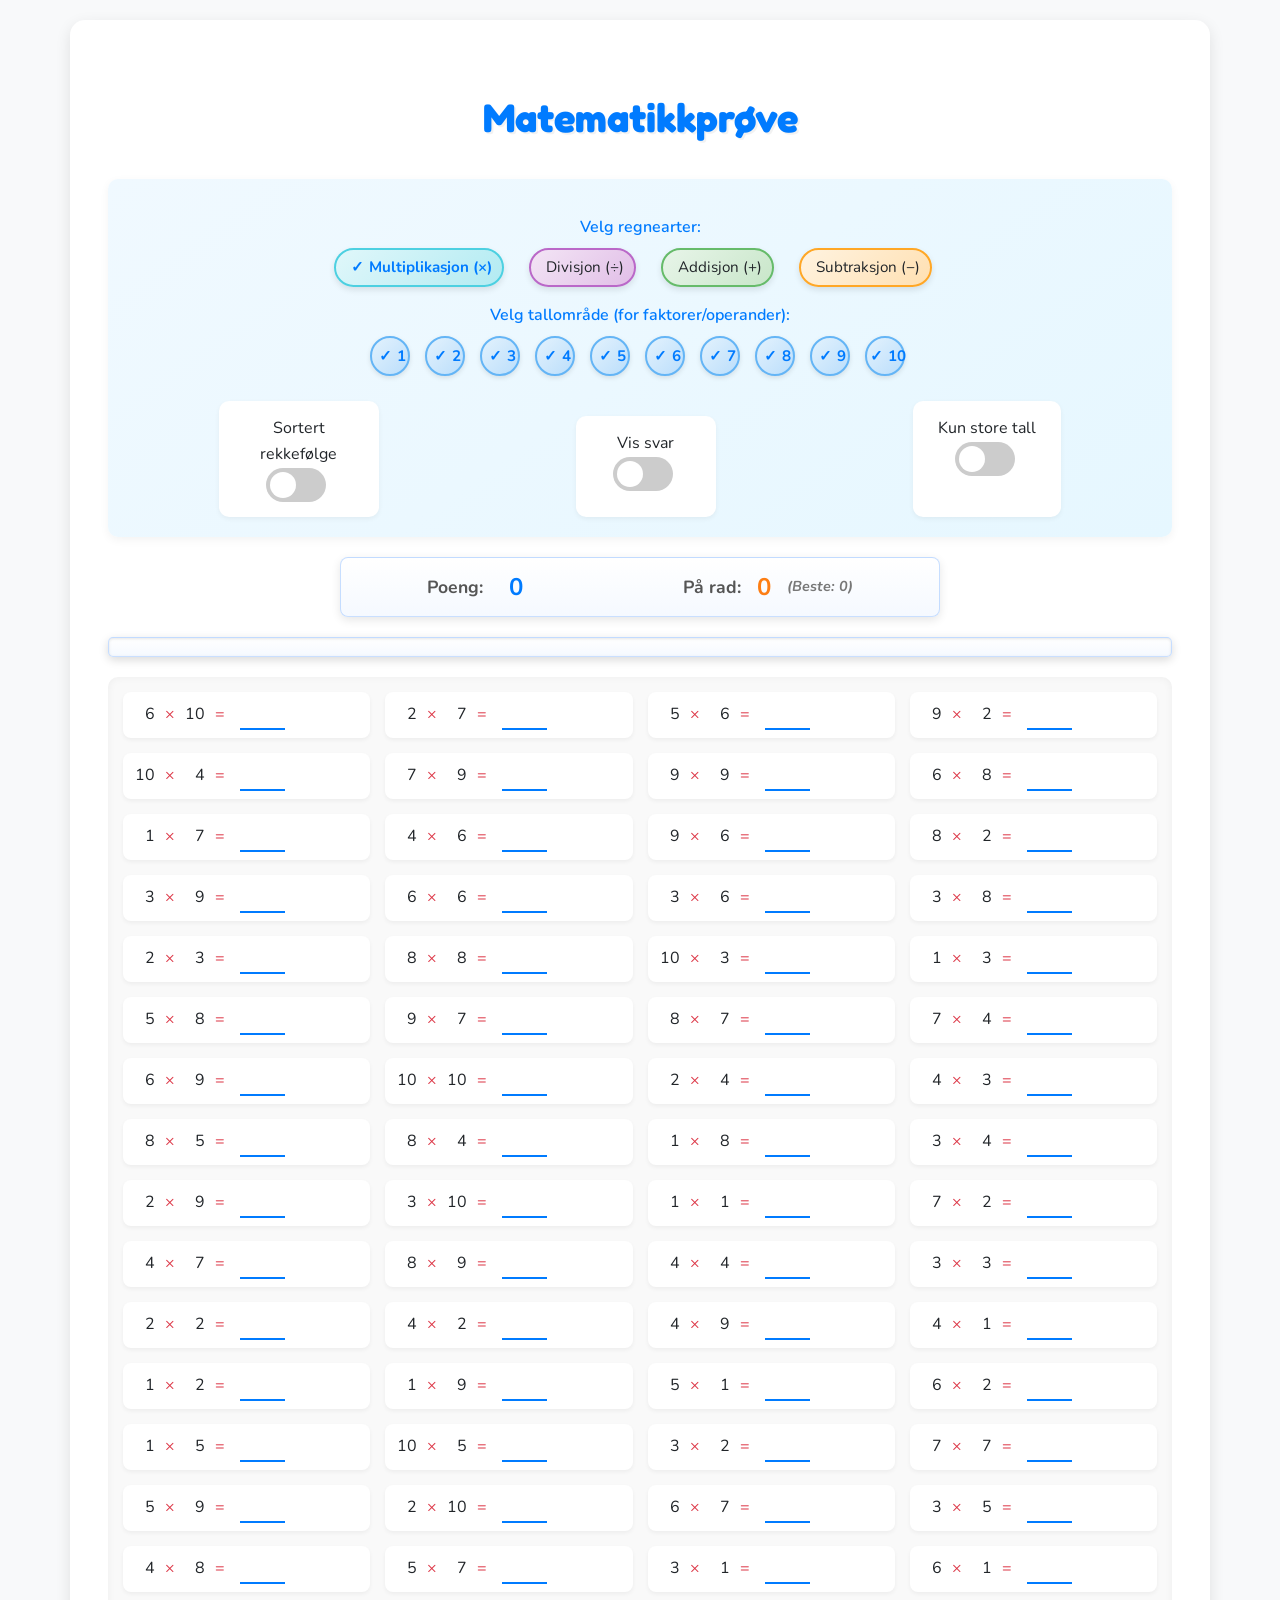
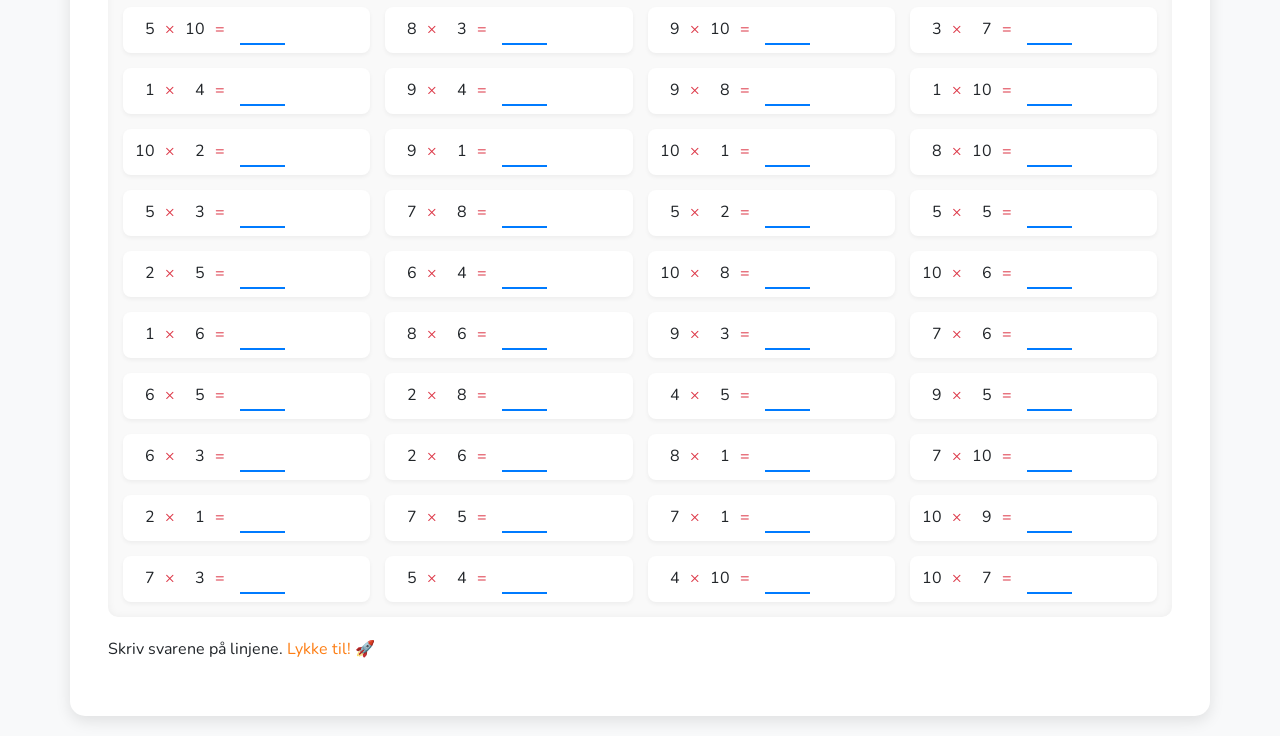
==== index.html @ 8917bb55 "added button to try same number serie once more. Merged the retry wrong answers and retry slow answe" ====
<!DOCTYPE html>
<html lang="no">
<head>
    <meta charset="UTF-8">
    <meta name="viewport" content="width=device-width, initial-scale=1.0">
    <title>Matematikkprøve</title>
    <!-- Google Fonts for kid-friendly typography -->
    <link rel="preconnect" href="https://fonts.googleapis.com">
    <link rel="preconnect" href="https://fonts.gstatic.com" crossorigin>
    <link href="https://fonts.googleapis.com/css2?family=Nunito:wght@400;600;700&family=Fredoka+One&display=swap" rel="stylesheet">
    <style>
        /* ============= VARIABLES ============= */
        :root {
            /* Colors - Colorblind-Friendly & Engaging Palette */
            --primary-color: #007BFF;      /* Vibrant Blue */
            --secondary-color: #FD7E14;    /* Bright Orange */
            --accent-color: #DC3545;       /* Red (for incorrect) */
            --accent-color-2: #FFC107;     /* Amber (for focus/highlight) */
            --background-color: #F8F9FA;   /* Light Gray */
            --card-color: #FFFFFF;         /* White */
            --text-color: #212529;         /* Dark Gray */
            --correct-color: #198754;      /* Dark Green (for correct) */
            --incorrect-color: #DC3545;    /* Red (already defined as accent) */

            /* Spacing */
            --spacing-xs: 5px;
            --spacing-sm: 10px;
            --spacing-md: 15px;
            --spacing-lg: 20px;

            /* Border radius */
            --radius-sm: 5px;
            --radius-md: 10px;
            --radius-lg: 15px;
            --radius-xl: 25px;
            --radius-round: 50%;
        }

        /* ============= BASE STYLES ============= */
        /* Global Reset */
        *, *:before, *:after {
            box-sizing: inherit;
        }

        html, body {
            width: 100%;
            max-width: 100vw;
        }

        body {
            font-family: 'Nunito', sans-serif;
            margin: 0;
            padding: var(--spacing-sm);
            background-color: var(--background-color);
            color: var(--text-color);
            line-height: 1.6;
            box-sizing: border-box;
        }

        /* ============= TYPOGRAPHY ============= */
        h1 {
            font-family: 'Fredoka One', cursive;
            text-align: center;
            margin-bottom: var(--spacing-md);
            font-size: 1.8rem;
            color: var(--primary-color);
            text-shadow: 2px 2px 0px rgba(0, 0, 0, 0.05);
        }

        /* ============= LAYOUT ============= */
        .container {
            width: 100%;
            max-width: 100%;
            min-height: auto;
            height: auto;
            margin: 0 auto;
            padding: var(--spacing-md);
            position: relative;
            background-color: var(--card-color);
            border-radius: var(--radius-lg);
            box-shadow: 0 5px 15px rgba(0, 0, 0, 0.1);
        }

        /* Controls Panel */
        .controls {
            margin: var(--spacing-sm) 0 var(--spacing-lg) 0;
            text-align: center;
            background: linear-gradient(145deg, #f0f9ff, #e6f7ff);
            padding: var(--spacing-md) var(--spacing-sm);
            border-radius: var(--radius-md);
            box-shadow: 0 3px 10px rgba(0, 0, 0, 0.05);
            width: 100%;
            max-width: 100%;
            box-sizing: border-box;
            overflow: hidden;
        }

        /* Problems Grid */
        .problems-list {
            display: grid;
            grid-template-columns: repeat(2, 1fr);
            gap: var(--spacing-xs) var(--spacing-sm);
            padding: var(--spacing-sm);
            background-color: #f9f9f9;
            border-radius: var(--radius-md);
            box-shadow: inset 0 0 8px rgba(0, 0, 0, 0.05);
            height: auto;
            width: 100%;
            max-width: 100%;
            box-sizing: border-box;
        }


        /* ============= EQUATION COMPONENTS ============= */
        /* Number and operator formatting */
        .number-part {
            display: inline-block;
            width: 2ch;
            text-align: right;
            min-width: 1.5ch;
        }

        .operator {
            display: inline-block;
            width: 3ch;
            text-align: center;
            color: var(--accent-color);
            min-width: 1.5ch;
        }


        /* ============= CONTROLS COMPONENTS ============= */
        /* Operation and Number Selection */
        .operation-selection > div,
        .number-selection > div {
            display: flex;
            flex-wrap: wrap;
            justify-content: center;
            gap: var(--spacing-sm);
            margin: 0 auto;
        }

        .operation-selection label,
        .number-selection label {
            background: white;
            border-radius: var(--radius-xl);
            padding: 8px 15px;
            box-shadow: 0 3px 6px rgba(0, 0, 0, 0.1);
            transition: all 0.2s ease;
            border: 2px solid transparent;
        }

        /* Operation button gradients */
        .operation-selection label:nth-child(1) {
            background: linear-gradient(135deg, #e0f7fa, #b2ebf2);
            border-color: #4dd0e1;
        }

        .operation-selection label:nth-child(2) {
            background: linear-gradient(135deg, #f3e5f5, #e1bee7);
            border-color: #ba68c8;
        }

        .operation-selection label:nth-child(3) {
            background: linear-gradient(135deg, #e8f5e9, #c8e6c9);
            border-color: #66bb6a;
        }

        .operation-selection label:nth-child(4) {
            background: linear-gradient(135deg, #fff3e0, #ffe0b2);
            border-color: #ffa726;
        }

        /* Number buttons */
        .number-selection label {
            background: linear-gradient(135deg, #e3f2fd, #bbdefb);
            border-color: #64b5f6;
        }

        /* Disabled state for number buttons */
        .number-selection input[type="checkbox"]:disabled + span {
            color: #555; /* Darker gray for better contrast */
        }

        /* Using :has() for modern browsers */
        .number-selection label:has(input:disabled) {
            background: #ccc;
            border-color: #999;
            cursor: not-allowed;
        }

        /* Alternative for browsers that don't support :has() */
        .number-selection input[type="checkbox"]:disabled ~ span {
            color: #555; /* Darker gray for better contrast */
        }

        /* JavaScript will add this class to labels with disabled inputs */
        .number-selection label.disabled {
            background: #ccc;
            border-color: #999;
            cursor: not-allowed;
        }

        /* Grayscale for all number spans */
        .number-selection span {
            color: #333; /* Dark gray for all numbers */
        }

        /* Hover effects */
        .operation-selection label:hover,
        .number-selection label:hover {
            transform: translateY(-3px);
            box-shadow: 0 5px 10px rgba(0, 0, 0, 0.15);
        }

        /* Checked state */
        .operation-selection input[type="checkbox"]:checked + span::before,
        .number-selection input[type="checkbox"]:checked + span::before {
            content: "✓";
            margin-right: 5px;
            font-weight: bold;
            color: var(--primary-color);
        }

        .controls label {
            margin-right: 15px;
            font-size: 12pt;
            cursor: pointer;
        }

        /* ============= TOGGLE SWITCHES ============= */
        .toggles-container {
            display: flex;
            justify-content: center;
            flex-wrap: wrap;
            gap: var(--spacing-sm);
            margin-top: var(--spacing-md);
        }

        .toggle-container {
            display: flex;
            flex-direction: column;
            align-items: center;
            background-color: white;
            padding: var(--spacing-sm);
            border-radius: var(--radius-md);
            box-shadow: 0 2px 5px rgba(0, 0, 0, 0.05);
            min-width: 120px;
            width: 100%;
            max-width: 160px;
            transition: transform 0.2s;
        }

        .toggle-container:hover {
            transform: translateY(-3px);
        }

        .toggle-switch {
            position: relative;
            display: inline-block;
            width: 60px;
            height: 34px;
            margin: 0 var(--spacing-sm);
        }

        .toggle-switch input {
            opacity: 0;
            width: 0;
            height: 0;
        }

        .slider {
            position: absolute;
            cursor: pointer;
            top: 0;
            left: 0;
            right: 0;
            bottom: 0;
            background-color: #ccc;
            transition: .4s;
            border-radius: 34px;
        }

        .slider:before {
            position: absolute;
            content: "";
            height: 26px;
            width: 26px;
            left: 4px;
            bottom: 4px;
            background-color: white;
            transition: .4s;
            border-radius: var(--radius-round);
        }

        /* Toggle colors */
        input:checked + .slider {
            background-color: var(--primary-color);
        }

        .show-answers input:checked + .slider {
            background-color: var(--accent-color);
        }

        input:checked + .slider:before {
            transform: translateX(26px);
        }

        .toggle-label {
            margin: 0 var(--spacing-sm);
            text-align: center;
            color: var(--text-color);
        }

        .toggle-label.active {
            color: var(--primary-color);
        }

        /* ============= MEDIA QUERIES ============= */
        /* Small screens (mobile) */
        @media (max-width: 400px) {
            .number-part, .operator {
                margin-right: 1px;
                margin-left: 1px;
            }
        }

        @media (max-width: 576px) {
            .operation-selection label {
                font-size: 0.9em;
                padding: 6px 10px;
                margin-bottom: 5px;
                width: calc(50% - 15px);
            }

            .number-selection label {
                font-size: 0.9em;
                padding: 6px 8px;
                margin: 2px;
                min-width: 30px;
            }
        }

        /* Small tablets */
        @media (min-width: 576px) {
            h1 {
                font-size: 2.2rem;
                margin-bottom: var(--spacing-lg);
            }

            .problems-list {
                grid-template-columns: repeat(2, 1fr);
            }

            .toggles-container {
                gap: 15px;
                margin-top: var(--spacing-lg);
                justify-content: space-around;
            }

            .toggle-container {
                padding: var(--spacing-md);
                min-width: 140px;
                width: auto;
            }
        }

        /* Medium devices (tablets) */
        @media (min-width: 768px) {
            body {
                padding: var(--spacing-lg);
            }

            h1 {
                font-size: 2.5rem;
                margin-bottom: 8mm;
            }

            .container {
                padding: var(--spacing-lg);
                max-width: 95%;
            }

            .problems-list {
                grid-template-columns: repeat(3, 1fr);
                padding: var(--spacing-md);
            }

            .controls {
                padding: var(--spacing-lg);
            }
        }

        /* Large devices (desktops) */
        @media (min-width: 992px) {
            .container {
                padding: 10mm;
                max-width: 90%;
            }

            .problems-list {
                grid-template-columns: repeat(4, 1fr);
            }
        }

        /* Extra large devices */
        @media (min-width: 1200px) {
            .container {
                max-width: 1140px;
            }
        }

        /* High-DPI Screen Adjustments */
        @media screen and (min-resolution: 2dppx), screen and (-webkit-min-device-pixel-ratio: 2) {
            body {
                -webkit-text-size-adjust: 100%;
            }

            .problems-list {
                gap: 15px;
            }


            .operation-selection label,
            .number-selection label,
            .toggle-switch {
                min-height: 44px;
                min-width: 44px;
            }
        }

        /* Keep text color unchanged for show-answers toggle */
        .show-answers .toggle-label {
            color: inherit;
        }

        .show-answers {
            margin-top: 15px;
        }

        /* Problem layout styles */
        .problems-list {
            display: grid;
            grid-template-columns: repeat(4, 1fr);
            gap: 15px;
            margin: 20px 0;
        }

        .problem-container {
            display: flex;
            align-items: center;
            flex-wrap: wrap;
            padding: 6px 8px;
            background-color: white;
            border-radius: 8px;
            box-shadow: 0 2px 4px rgba(0, 0, 0, 0.05);
            transition: transform 0.2s, box-shadow 0.2s;
        }

        /* Responsive problem containers */
        @media (min-width: 576px) {
            .problem-container {
                padding: 8px 10px;
            }
        }

        @media (min-width: 768px) {
            .problem-container {
                padding: 8px 12px;
            }
        }

        .problem-container:hover {
            transform: translateY(-2px);
            box-shadow: 0 4px 8px rgba(0, 0, 0, 0.1);
        }

        .problem-container label {
            margin-right: 8px;
            font-weight: 500;
        }

        .problem-container .feedback {
            margin-left: 8px;
            font-weight: bold;
        }

        /* Styles for answer inputs */
        .answer-input {
            width: 40px;
            height: 28px;
            font-size: 14pt;
            text-align: center;
            background-color: transparent;
            border: none;
            border-bottom: 2px solid var(--primary-color);
            padding: 2px 5px;
            /* Remove spinner buttons */
            appearance: textfield;
            -moz-appearance: textfield;
            transition: border-color 0.3s;
            margin-top: 2px; /* Add space when wrapping */
        }

        /* Responsive input field */
        @media (max-width: 400px) {
            .answer-input {
                width: 35px;
                height: 26px;
                font-size: 13pt;
            }
        }

        @media (min-width: 576px) {
            .answer-input {
                width: 45px;
            }
        }

        .answer-input:focus {
            outline: none;
            border-color: var(--accent-color-2); /* Amber focus */
            box-shadow: none;
        }

        /* Remove spinner buttons in WebKit browsers (Chrome, Safari, Edge) */
        .answer-input::-webkit-outer-spin-button,
        .answer-input::-webkit-inner-spin-button {
            -webkit-appearance: none;
            margin: 0;
        }

        .correct-answer {
            color: var(--correct-color);
            font-weight: bold;
            position: relative;
            border-color: var(--correct-color);
            background-color: rgba(25, 135, 84, 0.05); /* Light green background */
        }

        .correct-answer::before {
            content: "✓";
            margin-right: 3px;
        }

        .incorrect-answer {
            color: var(--incorrect-color);
            font-weight: bold;
            position: relative;
            border-color: var(--incorrect-color);
            background-color: rgba(220, 53, 69, 0.05); /* Light red background */
        }

        .incorrect-answer::before {
            content: "✗";
            margin-right: 3px;
        }

        .invalid-answer {
            color: orange;
            font-weight: bold;
            border-color: orange;
            background-color: transparent;
        }

        .feedback {
            display: inline-block;
            margin-left: 8px;
            font-size: 1.2em;
            font-weight: bold;
        }

        /* Style feedback colors specifically */
        .correct-answer + .feedback {
            color: var(--correct-color);
        }

        .incorrect-answer + .feedback {
             color: var(--incorrect-color);
        }

        .number-selection {
            margin: 15px 0;
            text-align: center;
        }

        .number-selection label {
            margin-right: 8px;
            font-size: 12pt;
            display: inline-block;
            width: 30px;
            text-align: center;
        }

        .number-selection input {
            margin-right: 3px;
        }

        .number-selection label {
            display: inline-flex;
            align-items: center;
            justify-content: center;
            width: 40px;
            height: 40px;
            font-size: 16px;
            font-weight: bold;
            border-radius: 50%;
            background-color: var(--accent-color-2);
            color: var(--text-color);
            cursor: pointer;
            transition: transform 0.2s, background-color 0.2s;
            box-shadow: 0 2px 5px rgba(0, 0, 0, 0.1);
            margin: 0 5px 5px 0;
        }

        .number-selection label:hover {
            transform: translateY(-3px);
            background-color: #FFE566;
        }

        .number-selection p,
        .operation-selection p {
            font-weight: 600;
            margin-bottom: 8px;
            color: var(--primary-color);
        }

        .number-selection div,
        .operation-selection div {
            display: flex;
            flex-wrap: wrap;
            gap: 10px;
            margin-bottom: 15px; /* Add some space below the selections */
        }

        .number-selection label,
        .operation-selection label {
            display: flex;
            align-items: center;
            background-color: #e9ecef;
            padding: 5px 10px;
            border-radius: 20px;
            cursor: pointer;
            transition: background-color 0.2s;
        }

        .number-selection label:hover,
        .operation-selection label:hover {
            background-color: #ced4da;
        }

        .number-selection input[type="checkbox"],
        .operation-selection input[type="checkbox"] {
            display: none; /* Hide default checkbox */
        }

        .number-selection input[type="checkbox"]:checked + span,
        .operation-selection input[type="checkbox"]:checked + span {
            font-weight: bold;
            color: var(--primary-color);
        }

        .number-selection span,
        .operation-selection span {
            margin-left: 5px;
            font-size: 0.95em;
        }

        /* Gamification Styles */
        .gamification-panel {
            display: flex; 
            background-color: rgba(255, 255, 255, 0.98);
            border-radius: 8px;
            padding: 10px 15px;
            margin: 10px auto;
            box-shadow: 0 3px 10px rgba(0, 0, 0, 0.1);
            width: 95%;
            max-width: 600px;
            display: flex;
            justify-content: space-around;
            align-items: center;
            font-weight: bold;
            border: 1px solid rgba(77, 150, 255, 0.3);
            background-image: linear-gradient(to bottom, #ffffff, #f5f9ff);
        }

        .points-container, .streak-container {
            display: flex;
            align-items: center;
            gap: 8px;
        }

        .points-label, .streak-label {
            font-size: 1.1rem;
            color: #555;
        }

        .points-value {
            font-size: 1.5rem;
            color: var(--primary-color);
            min-width: 50px;
            text-align: center;
        }

        .streak-value {
            font-size: 1.5rem;
            color: var(--secondary-color);
            min-width: 30px;
            text-align: center;
        }

        .highest-streak {
            font-size: 0.9rem;
            color: #777;
            font-style: italic;
        }

        @keyframes pulse {
            0% { transform: scale(1); }
            50% { transform: scale(1.2); }
            100% { transform: scale(1); }
        }

        .points-increase {
            animation: pulse 0.5s ease;
        }

        /* Progress Bar Styles */
        .progress-container {
            width: 100%;
            background-color: #e0e0e0;
            border-radius: 5px;
            margin: 20px auto;
            height: 20px;
            overflow: hidden;
            box-shadow: inset 0 1px 3px rgba(0,0,0,0.1), 0 2px 8px rgba(0,0,0,0.1);
            display: block;
            position: sticky;
            top: 0px;
            z-index: 100;
            padding: 5px;
            background-color: rgba(255, 255, 255, 0.98);
            backdrop-filter: blur(8px);
            -webkit-backdrop-filter: blur(8px);
            border: 1px solid rgba(77, 150, 255, 0.3);
            box-shadow: 0 3px 10px rgba(0, 0, 0, 0.15), inset 0 1px 3px rgba(0, 0, 0, 0.1);
            /* Add gradient background for better contrast */
            background-image: linear-gradient(to bottom, #ffffff, #f5f9ff);
        }

        .progress-bar {
            height: 100%;
            width: 0%; /* Start at 0% */
            background-color: var(--correct-color); /* Orange progress bar */
            border-radius: 5px;
            transition: width 0.4s ease;
        }

        /* Class specifically for elements that shouldn't print */
        @media print {
            .no-print {
                display: none !important;
            }
        }

        /* ============= PRINT STYLES ============= */
        @media print {
            /* Reset body styles for print */
            body {
                font-family: 'Nunito', sans-serif;
                background: white;
                margin: 0;
                padding: 0;
                font-size: 10pt; /* Smaller base font size for print */
            }

            /* Reset container styles for print */
            .container {
                width: 210mm; /* A4 width */
                height: auto; /* Auto height */
                max-height: 297mm; /* Maximum A4 height */
                margin: 0;
                padding: 5mm; /* Reduced padding */
                box-shadow: none;
                border-radius: 0;
                background-color: white;
            }

            /* Reset problems list styles for print */
            .problems-list {
                background-color: white;
                box-shadow: none;
                padding: 0;
                grid-gap: 3px 6px; /* Slightly reduced grid gap */
                grid-template-columns: repeat(4, 1fr); /* Keep 4 columns */
            }

            /* Set page size with small margins */
            @page {
                size: A4;
                margin: 3mm; /* Small margin */
            }

            /* Hide controls, gamification elements, and decorative elements */
            .controls, .math-symbols, .gamification-panel, .progress-container, .no-print {
                display: none;
            }


            .answer-input {
                border: none;
                border-bottom: 1px solid #000; /* Black bottom border for print */
                background: transparent;
                width: 32px; /* Slightly wider */
                height: 20px; /* Taller input field */
                font-size: 12pt; /* Increased font size to match problem text */
                margin-left: 2px; /* Small left margin */
            }

            /* Hide feedback elements in print */
            .feedback {
                display: none;
            }


            /* Optimize problem container for print */
            .problem-container {
                padding: 4px 6px; /* Increased padding */
                margin-bottom: 4px; /* Increased margin */
                box-shadow: none;
                min-height: 26px; /* Ensure minimum height for taller problems */
            }

            /* Header and footer adjustments */
            h1 {
                font-size: 22pt; /* Larger header */
                margin-top: 0;
                margin-bottom: 5mm; /* Slightly increased margin */
                font-weight: bold; /* Ensure bold weight */
            }

            .footer {
                margin-top: 2mm; /* Slightly reduced margin */
                font-size: 9pt; /* Slightly smaller font */
            }
        }


        .answer-input {
            margin-left: 5px;
        }

        .footer p span {
            color: var(--secondary-color); /* Orange emphasis in footer */
        }

        /* Modal Styles */
        .modal {
            display: none;
            position: fixed;
            z-index: 1000;
            left: 0;
            top: 0;
            width: 100%;
            height: 100%;
            background-color: rgba(0, 0, 0, 0.5);
            align-items: center;
            justify-content: center;
        }

        .modal-content {
            background-color: var(--card-color);
            margin: auto;
            padding: var(--spacing-lg);
            border-radius: var(--radius-lg);
            box-shadow: 0 5px 15px rgba(0, 0, 0, 0.3);
            width: 90%;
            max-width: 500px;
            position: relative;
            animation: modalFadeIn 0.3s ease-out;
        }

        .practice-buttons {
            display: flex;
            flex-direction: column;
            gap: var(--spacing-sm);
            margin-top: var(--spacing-md);
        }

        .practice-button {
            background-color: var(--secondary-color);
            color: white;
            border: none;
            border-radius: var(--radius-md);
            padding: var(--spacing-sm) var(--spacing-md);
            font-size: 1rem;
            cursor: pointer;
            transition: background-color 0.2s, transform 0.2s;
        }

        .practice-button:hover {
            background-color: #e67300;
            transform: translateY(-2px);
        }

        @keyframes modalFadeIn {
            from {
                opacity: 0;
                transform: translateY(-20px);
            }
            to {
                opacity: 1;
                transform: translateY(0);
            }
        }

        .close-button {
            position: absolute;
            top: var(--spacing-sm);
            right: var(--spacing-md);
            font-size: 1.5rem;
            font-weight: bold;
            color: var(--text-color);
            cursor: pointer;
        }

        .close-button:hover {
            color: var(--accent-color);
        }

        .modal h2 {
            text-align: center;
            color: var(--primary-color);
            margin-top: 0;
            margin-bottom: var(--spacing-lg);
            font-family: 'Fredoka One', cursive;
        }

        .summary-stats {
            display: flex;
            flex-direction: column;
            gap: var(--spacing-md);
            margin-bottom: var(--spacing-lg);
        }

        .summary-item {
            display: flex;
            justify-content: space-between;
            align-items: center;
            padding: var(--spacing-sm) var(--spacing-md);
            background-color: var(--background-color);
            border-radius: var(--radius-md);
        }

        .summary-label {
            font-weight: bold;
            color: var(--text-color);
        }

        .summary-value {
            font-weight: bold;
            color: var(--primary-color);
            font-size: 1.1rem;
        }

        .restart-button {
            display: block;
            width: 100%;
            padding: var(--spacing-md);
            background-color: var(--secondary-color);
            color: white;
            border: none;
            border-radius: var(--radius-md);
            font-family: 'Nunito', sans-serif;
            font-weight: bold;
            font-size: 1rem;
            cursor: pointer;
            transition: background-color 0.2s;
        }

        .restart-button:hover {
            background-color: #e06c00;
        }
    </style>
</head>
<body>

    <div class="container">

        <h1>Matematikkprøve</h1>
        <div class="controls">
            <div class="operation-selection">
                <p>Velg regnearter:</p>
                <div>
                    <label>
                        <input type="checkbox" name="operation_type" value="multiply" checked onchange="createMathProblems()">
                        <span>Multiplikasjon (×)</span>
                    </label>
                    <label>
                        <input type="checkbox" name="operation_type" value="divide" onchange="createMathProblems()">
                        <span>Divisjon (÷)</span>
                    </label>
                    <label>
                        <input type="checkbox" name="operation_type" value="add" onchange="createMathProblems()">
                        <span>Addisjon (+)</span>
                    </label>
                    <label>
                        <input type="checkbox" name="operation_type" value="subtract" onchange="createMathProblems()">
                        <span>Subtraksjon (−)</span>
                    </label>
                </div>
            </div>
            <div class="number-selection">
                <p>Velg tallområde (for faktorer/operander):</p>
                <div>
                    <label>
                        <input type="checkbox" name="a_number" value="1" checked onchange="createMathProblems()">
                        <span>1</span>
                    </label>
                    <label>
                        <input type="checkbox" name="a_number" value="2" checked onchange="createMathProblems()">
                        <span>2</span>
                    </label>
                    <label>
                        <input type="checkbox" name="a_number" value="3" checked onchange="createMathProblems()">
                        <span>3</span>
                    </label>
                    <label>
                        <input type="checkbox" name="a_number" value="4" checked onchange="createMathProblems()">
                        <span>4</span>
                    </label>
                    <label>
                        <input type="checkbox" name="a_number" value="5" checked onchange="createMathProblems()">
                        <span>5</span>
                    </label>
                    <label>
                        <input type="checkbox" name="a_number" value="6" checked onchange="createMathProblems()">
                        <span>6</span>
                    </label>
                    <label>
                        <input type="checkbox" name="a_number" value="7" checked onchange="createMathProblems()">
                        <span>7</span>
                    </label>
                    <label>
                        <input type="checkbox" name="a_number" value="8" checked onchange="createMathProblems()">
                        <span>8</span>
                    </label>
                    <label>
                        <input type="checkbox" name="a_number" value="9" checked onchange="createMathProblems()">
                        <span>9</span>
                    </label>
                    <label>
                        <input type="checkbox" name="a_number" value="10" checked onchange="createMathProblems()">
                        <span>10</span>
                    </label>
                </div>
            </div>
            <div class="toggles-container">
                <div class="toggle-container">
                    <span class="toggle-label">Sortert rekkefølge</span>
                    <label class="toggle-switch">
                        <input type="checkbox" id="order-toggle" onchange="toggleOrder()">
                        <span class="slider"></span>
                    </label>
                </div>
                <div class="toggle-container show-answers">
                    <span class="toggle-label" id="show-answers-label">Vis svar</span>
                    <label class="toggle-switch">
                        <input type="checkbox" id="show-results" onchange="toggleAnswers()">
                        <span class="slider"></span>
                    </label>
                </div>
                <div class="toggle-container">
                    <span class="toggle-label" id="large-numbers-label">Kun store tall</span>
                    <label class="toggle-switch">
                        <input type="checkbox" id="large-numbers-toggle" onchange="toggleLargeNumbers()">
                        <span class="slider"></span>
                    </label>
                </div>
            </div>
        </div>
        <div class="gamification-panel no-print" id="gamification-panel">
            <div class="points-container">
                <span class="points-label">Poeng:</span>
                <span class="points-value" id="points-display">0</span>
            </div>
            <div class="streak-container">
                <span class="streak-label">På rad:</span>
                <span class="streak-value" id="streak-display">0</span>
                <span class="highest-streak">(Beste: <span id="highest-streak">0</span>)</span>
            </div>
        </div>
        <div class="progress-container no-print" id="progress-container">
            <div class="progress-bar" id="progress-bar"></div>
        </div>
        <div class="problems-list" id="problems-list">
            <!-- Problems will be generated here via JavaScript -->
        </div>
        <div class="footer">
            <p>Skriv svarene på linjene. <span style="color: var(--secondary-color);">Lykke til! 🚀</span></p>
        </div>

        <!-- Summary Modal -->
        <div id="summary-modal" class="modal">
            <div class="modal-content">
                <span class="close-button">&times;</span>
                <h2>Oppsummering</h2>
                <div class="summary-stats">
                    <div class="summary-item">
                        <span class="summary-label">Total poengsum:</span>
                        <span id="summary-points" class="summary-value">0</span>
                    </div>
                    <div class="summary-item">
                        <span class="summary-label">Tid brukt:</span>
                        <span id="summary-time" class="summary-value">0 minutter</span>
                    </div>
                    <div class="summary-item">
                        <span class="summary-label">Riktige svar:</span>
                        <span id="summary-correct" class="summary-value">0 av 0</span>
                    </div>
                    <div class="summary-item">
                        <span class="summary-label">Høyeste streak:</span>
                        <span id="summary-streak" class="summary-value">0</span>
                    </div>
                </div>
                <div class="practice-buttons">
                    <button id="restart-button" class="restart-button">Prøv igjen</button>
                    <button id="practice-combined-button" class="practice-button">Øv på feil og tregere svar</button>
                </div>
            </div>
        </div>
    </div>

    <script>
        // Variables for progress tracking and gamification
        let totalProblems = 0;
        let answeredProblems = 0;
        let answeredIndices = new Set(); // Track which problems have been answered
        let currentPoints = 0;
        let currentStreak = 0;
        let highestStreak = 0;
        const TOTAL_PROBLEMS_COUNT = 100; // Total number of problems to generate

        // Variables for timing and summary
        let startTime = null;
        let endTime = null;

        // Variables for tracking time spent on each question
        let questionStartTimes = {}; // Maps question index to start time
        let questionEndTimes = {}; // Maps question index to end time
        let questionTimesSpent = {}; // Maps question index to time spent in milliseconds
        let incorrectQuestions = []; // Array of indices of incorrectly answered questions

        // Helper function to shuffle an array
        function shuffleArray(array) {
            for (let i = array.length - 1; i > 0; i--) {
                const j = Math.floor(Math.random() * (i + 1));
                [array[i], array[j]] = [array[j], array[i]];
            }
            return array;
        }

        /**
         * Generate and distribute math problems based on selected numbers, operations, and total count.
         * @param {Array<number>} selectedNumbers - Array of numbers selected by the user.
         * @param {Array<string>} selectedOperations - Array of operation types ('add', 'subtract', 'multiply', 'divide').
         * @param {number} totalCount - The total number of problems to generate.
         * @param {boolean} largeNumbersOnly - Whether to only include problems where both a and b are 5 or higher.
         * @returns {Array<Object>} - An array of distributed problem objects.
         */
        function generateDistributedProblems(selectedNumbers, selectedOperations, totalCount, largeNumbersOnly) {
            const allPossibleProblems = [];

            // Generate all possible problems for the selections
            for (let i of selectedNumbers) {
                for (let j = 1; j <= 10; j++) { // Second operand range 1-10
                    for (let operation of selectedOperations) {
                        let problem = null;
                        switch (operation) {
                            case 'multiply':
                                problem = {
                                    a: i, b: j, result: i * j,
                                    equation: `<span class="number-part">${i}</span><span class="operator">×</span><span class="number-part">${j}</span><span class="operator">=</span>`,
                                    operationType: 'multiply'
                                };
                                break;
                            case 'divide':
                                // Ensure integer division: generate as k / j = i where k = i * j
                                // Also ensures divisor j is not 0 (since j starts at 1)
                                const k = i * j;
                                problem = {
                                    a: k, b: j, result: i,
                                    equation: `<span class="number-part">${k}</span><span class="operator">÷</span><span class="number-part">${j}</span><span class="operator">=</span>`,
                                    operationType: 'divide'
                                };
                                break;
                            case 'add':
                                problem = {
                                    a: i, b: j, result: i + j,
                                    equation: `<span class="number-part">${i}</span><span class="operator">+</span><span class="number-part">${j}</span><span class="operator">=</span>`,
                                    operationType: 'add'
                                };
                                break;
                            case 'subtract':
                                // Ensure non-negative result: use max(i,j) - min(i,j)
                                const num1 = Math.max(i, j);
                                const num2 = Math.min(i, j);
                                problem = {
                                    a: num1, b: num2, result: num1 - num2,
                                    equation: `<span class="number-part">${num1}</span><span class="operator">−</span><span class="number-part">${num2}</span><span class="operator">=</span>`,
                                    operationType: 'subtract'
                                };
                                break;
                        }
                        if (problem) {
                            // Only add the problem if it meets the large numbers criteria (if enabled)
                            if (!largeNumbersOnly || (problem.a >= 5 && problem.b >= 5)) {
                                allPossibleProblems.push(problem);
                            }
                        }
                    }
                }
            }

            // --- Start Distribution Logic ---
            const distributedProblems = [];
            const numOperations = selectedOperations.length;

            if (numOperations === 0 || allPossibleProblems.length === 0) {
                // Handle edge case: No operations selected or no possible problems generated
                // (e.g., if numbers 1-10 were somehow unselectable and none were checked)
                // Optionally, return a default set or an empty array
                console.warn("Cannot generate problems: No operations selected or no possible problems found.");
                 // Fallback: Generate 100 default multiplication problems (1x1 to 10x10)
                 for (let count = 0; count < totalCount; count++) {
                     const i = (count % 10) + 1;
                     const j = Math.floor(count / 10) + 1;
                     distributedProblems.push({
                         a: i, b: j, result: i * j,
                         equation: `<span class="number-part">${i}</span><span class="operator">×</span><span class="number-part">${j}</span><span class="operator">=</span>`,
                         operationType: 'multiply' // Mark as multiply for consistency
                     });
                 }
                 return shuffleArray(distributedProblems); // Shuffle the fallback set
            }

            // Calculate target counts per operation
            const baseCount = Math.floor(totalCount / numOperations);
            let remainder = totalCount % numOperations;
            const counts = {};
            selectedOperations.forEach(op => counts[op] = baseCount);
            for (let i = 0; i < remainder; i++) {
                counts[selectedOperations[i]]++;
            }

            // Select problems for each operation type, allowing repetition
            selectedOperations.forEach(op => {
                // Filter the unique problems available for this operation type
                const problemsForOp = allPossibleProblems.filter(p => p.operationType === op);

                if (problemsForOp.length > 0) {
                    // Add the required number of problems for this operation, repeating if necessary
                    for (let i = 0; i < counts[op]; i++) {
                        // Use modulo to cycle through available problems for this type
                        distributedProblems.push(problemsForOp[i % problemsForOp.length]);
                    }
                } else {
                    // This should ideally not happen if allPossibleProblems.length > 0 initially,
                    // but handle it just in case.
                    console.warn(`No problems found for operation type: ${op}. Skipping.`);
                }
            });

            // --- End Distribution Logic ---

            // Final shuffle to mix operations
            return shuffleArray(distributedProblems);
        }

        /**
         * Process problems layout (column-first vs random)
         */
        function processProblemsLayout(problems, isRandom) {
            // For numeric/sequential ordering, reorganize the array so that it fills
            // vertically (column-first) instead of horizontally (row-first)
            const rowsPerColumn = 25; // 25 rows per column with 4 columns = 100 problems
            const columnsCount = 4;

            // Create an array with the correct ordering
            const finalProblems = [];

            if (!isRandom) {
                // Organize problems in column-first order for sequential display
                // This ensures each column reads from top to bottom with sequential problems

                // First, sort the problems by 'a' then by 'b' for proper numeric ordering
                const sortedProblems = [...problems].sort((p1, p2) => {
                    if (p1.a !== p2.a) return p1.a - p2.a;
                    return p1.b - p2.b;
                });

                // Create a 2D array to represent our 4 columns with 25 rows each
                const grid = Array(columnsCount).fill().map(() => Array(rowsPerColumn).fill(null));

                // Fill the grid column by column
                let problemIndex = 0;
                for (let col = 0; col < columnsCount; col++) {
                    for (let row = 0; row < rowsPerColumn; row++) {
                        if (problemIndex < sortedProblems.length) {
                            grid[col][row] = sortedProblems[problemIndex++];
                        }
                    }
                }

                // Flatten the grid into our finalProblems array (reading row by row for HTML display)
                for (let row = 0; row < rowsPerColumn; row++) {
                    for (let col = 0; col < columnsCount; col++) {
                        if (grid[col][row]) {
                            finalProblems.push(grid[col][row]);
                        }
                    }
                }
            } else {
                // For random order, just use the shuffled array
                finalProblems.push(...shuffleArray([...problems]));
            }

            return finalProblems;
        }

        /**
         * Creates an interactive problem with input field and feedback
         * @param {HTMLElement} container - The container element for the problem
         * @param {Object} problem - The problem object with equation and result
         * @param {number} index - The index of the problem (for tabindex and ID)
         */
        function createInteractiveProblem(container, problem, index) {
            const inputId = `answer-${index}`;

            // Create the HTML structure
            container.innerHTML = problem.equation + 
                `<input type="text" id="${inputId}" class="answer-input" data-correct="${problem.result}" data-index="${index}" tabindex="${index+1}" maxlength="3" inputmode="numeric" pattern="[0-9]*">` +
                `<span id="feedback-${index}" class="feedback"></span>`;

            // Add event listeners after the element is added to the DOM
            setTimeout(() => {
                const input = document.getElementById(inputId);
                if (!input) return;

                // Check answer on Tab or Enter key
                input.addEventListener('keydown', function(e) {
                    if (e.key === 'Tab' || e.key === 'Enter') {
                        checkAnswer(inputId);

                        // If Enter was pressed, prevent form submission and move to next input
                        if (e.key === 'Enter') {
                            e.preventDefault();
                            const nextInput = document.getElementById(`answer-${index+1}`);
                            if (nextInput) nextInput.focus();
                        }
                    }
                });

                // Set start time when user focuses on any problem
                input.addEventListener('focus', function() {
                    // Record start time on first focus if not already set
                    if (startTime === null) {
                        startTime = new Date();
                        console.log('First problem focus at:', startTime);
                    }

                    // Record start time for this specific question
                    const questionIndex = parseInt(this.dataset.index);
                    if (!questionStartTimes[questionIndex]) {
                        questionStartTimes[questionIndex] = new Date();
                        console.log(`Question ${questionIndex} focus at:`, questionStartTimes[questionIndex]);
                    }
                });

                // Also check on blur (when input loses focus)
                input.addEventListener('blur', function() {
                    if (this.value) {
                        checkAnswer(inputId);

                        // Update progress when user leaves the field with content
                        const index = parseInt(this.dataset.index);

                        // Only count each problem once and only if it has content
                        if (!answeredIndices.has(index)) {
                            answeredIndices.add(index);
                            answeredProblems++;
                            updateProgressBar();
                        }
                    }
                });
            }, 0);
        }

        /**
         * Validates and checks if an answer is correct
         * @param {string} inputId - The ID of the input element to check
         */
        function checkAnswer(inputId) {
            const input = document.getElementById(inputId);
            const feedback = document.getElementById('feedback-' + inputId.split('-')[1]);
            const questionIndex = parseInt(input.dataset.index);

            // Keep the original value (don't clear it)
            const originalValue = input.value;
            // Trim spaces from input value
            const trimmedValue = originalValue.trim();

            // Only update the input if we're removing spaces, not changing content
            if (trimmedValue !== originalValue && /^\s*\d+\s*$/.test(originalValue)) {
                input.value = trimmedValue;
            }

            // Record end time for this question if it has a start time and hasn't been recorded yet
            if (questionStartTimes[questionIndex] && !questionEndTimes[questionIndex] && trimmedValue !== '') {
                questionEndTimes[questionIndex] = new Date();

                // Calculate time spent on this question
                const timeSpent = questionEndTimes[questionIndex] - questionStartTimes[questionIndex];
                questionTimesSpent[questionIndex] = timeSpent;
                console.log(`Question ${questionIndex} completed in ${timeSpent}ms`);
            }

            // Handle different input cases
            if (trimmedValue === '') {
                resetInputState(input, feedback);
            } else if (!/^\d+$/.test(trimmedValue)) {
                markAsInvalid(input, feedback);
            } else {
                checkNumericAnswer(input, feedback, trimmedValue, questionIndex);
            }
        }

        /**
         * Reset input to default state
         */
        function resetInputState(input, feedback) {
            input.classList.remove('correct-answer', 'incorrect-answer', 'invalid-answer');
            feedback.textContent = '';
        }

        /**
         * Mark input as invalid (non-numeric)
         */
        function markAsInvalid(input, feedback) {
            input.classList.remove('correct-answer', 'incorrect-answer');
            input.classList.add('invalid-answer');
            feedback.textContent = '!';
            feedback.style.color = 'orange';
        }

        /**
         * Check if numeric answer is correct
         * @param {HTMLElement} input - The input element
         * @param {HTMLElement} feedback - The feedback element
         * @param {string} value - The user's answer
         * @param {number} questionIndex - The index of the question
         */
        function checkNumericAnswer(input, feedback, value, questionIndex) {
            const userAnswer = parseInt(value);
            const correctAnswer = parseInt(input.dataset.correct);
            const wasAlreadyCorrect = input.classList.contains('correct-answer');

            if (userAnswer === correctAnswer) {
                input.classList.remove('incorrect-answer');
                input.classList.add('correct-answer');
                feedback.textContent = '✓';
                feedback.style.color = 'green';

                // Remove from incorrectQuestions if it was previously incorrect
                const incorrectIndex = incorrectQuestions.indexOf(questionIndex);
                if (incorrectIndex !== -1) {
                    incorrectQuestions.splice(incorrectIndex, 1);
                }

                // Only award points if this is the first time getting it correct
                if (!wasAlreadyCorrect) {
                    // Award points and update streak
                    currentStreak++;
                    if (currentStreak > highestStreak) {
                        highestStreak = currentStreak;
                        document.getElementById('highest-streak').textContent = highestStreak;
                    }

                    // Calculate points (base + streak bonus)
                    const basePoints = 10;
                    const streakMultiplier = Math.floor(currentStreak / 5) + 1; // +1 multiplier every 5 correct answers
                    const pointsToAdd = basePoints * streakMultiplier;

                    // Add points
                    currentPoints += pointsToAdd;

                    // Update displays with animation
                    const pointsDisplay = document.getElementById('points-display');
                    const streakDisplay = document.getElementById('streak-display');

                    pointsDisplay.textContent = currentPoints;
                    streakDisplay.textContent = currentStreak;

                    // Add animation
                    pointsDisplay.classList.remove('points-increase');
                    void pointsDisplay.offsetWidth; // Trigger reflow
                    pointsDisplay.classList.add('points-increase');
                }
            } else {
                input.classList.remove('correct-answer');
                input.classList.add('incorrect-answer');
                feedback.textContent = '✗';
                feedback.style.color = 'red';

                // Add to incorrectQuestions if not already there
                if (!incorrectQuestions.includes(questionIndex)) {
                    incorrectQuestions.push(questionIndex);
                }

                // Reset streak on wrong answer
                if (currentStreak > 0) {
                    currentStreak = 0;
                    document.getElementById('streak-display').textContent = currentStreak;
                }
            }
        }

        /**
         * Display problems based on current settings
         */
        function displayProblems(problems) {
            const problemsList = document.getElementById('problems-list');
            const showResults = document.getElementById('show-results').checked;
            const progressContainer = document.getElementById('progress-container');

            // Clear existing problems
            problemsList.innerHTML = '';

            // Store problems data globally for toggling answers
            window.problemsData = problems;

            // Update total problems count for progress tracking
            totalProblems = problems.length;

            // Progress bar and gamification panel are now shown by default in CSS

            // Reset progress tracking when problems are redisplayed
            answeredProblems = 0;
            answeredIndices.clear();
            updateProgressBar();

            // Display all problems
            for (let i = 0; i < problems.length; i++) {
                const problem = problems[i];
                const div = document.createElement('div');
                div.className = 'problem-container';

                createInteractiveProblem(div, problem, i);

                problemsList.appendChild(div);
            }
        }

        /**
         * Creates the math problems based on user selections.
         */
        function createMathProblems() {
            // Get selected numbers
            const selectedNumbers = [];
            const numberCheckboxes = document.querySelectorAll('input[name="a_number"]:checked');
            if (numberCheckboxes.length === 0) {
                 // Default to 1-10 if none selected?
                 for(let i=1; i<=10; i++) selectedNumbers.push(i);
                 // Maybe check the boxes visually too?
                 document.querySelectorAll('input[name="a_number"]').forEach(cb => cb.checked = true);
            } else {
                numberCheckboxes.forEach(checkbox => {
                    selectedNumbers.push(parseInt(checkbox.value));
                });
            }

            // Get selected operations
            const selectedOperations = [];
            const operationCheckboxes = document.querySelectorAll('input[name="operation_type"]:checked');
            if (operationCheckboxes.length === 0) {
                // Default to multiplication if none selected
                selectedOperations.push('multiply');
                // Check the multiplication box visually
                 const multiplyCheckbox = document.querySelector('input[name="operation_type"][value="multiply"]');
                 if (multiplyCheckbox) multiplyCheckbox.checked = true;
            } else {
                operationCheckboxes.forEach(checkbox => {
                    selectedOperations.push(checkbox.value);
                });
            }

            // Reset gamification values when controls are changed
            currentPoints = 0;
            currentStreak = 0;
            highestStreak = 0;
            document.getElementById('points-display').textContent = '0';
            document.getElementById('streak-display').textContent = '0';
            document.getElementById('highest-streak').textContent = '0';

            // Reset progress tracking
            answeredProblems = 0;
            answeredIndices.clear();
            updateProgressBar();

            // Get large numbers only preference
            const largeNumbersOnly = document.getElementById('large-numbers-toggle').checked;

            // Generate distributed problems
            const problems = generateDistributedProblems(selectedNumbers, selectedOperations, TOTAL_PROBLEMS_COUNT, largeNumbersOnly);

            // Get sorting preference
            const isRandom = !document.getElementById('order-toggle').checked;

            // Process layout (sorting/shuffling)
            const finalProblems = processProblemsLayout(problems, isRandom);

            // Display problems
            displayProblems(finalProblems);
        }

        /**
         * Toggle answers visibility without regenerating the test
         */
        function toggleAnswers() {
            const showResults = document.getElementById('show-results').checked;
            const gamificationPanel = document.getElementById('gamification-panel');
            const progressContainer = document.getElementById('progress-container');

            // Update label styling
            const showAnswersLabel = document.getElementById('show-answers-label');
            if (showResults) {
                showAnswersLabel.classList.add('active');

                // Fill in all input boxes with correct answers
                const inputs = document.querySelectorAll('.answer-input');
                inputs.forEach(input => {
                    const correctAnswer = input.getAttribute('data-correct');
                    input.value = correctAnswer;
                    input.readOnly = true;

                    // Reset any correct/incorrect styling
                    input.className = 'answer-input';

                    // Clear any existing feedback
                    const feedbackId = input.id.replace('answer', 'feedback');
                    const feedback = document.getElementById(feedbackId);
                    if (feedback) {
                        feedback.textContent = '';
                        feedback.style.color = ''; // Reset color
                    }
                });

                // Hide gamification elements
                gamificationPanel.style.display = 'none';
                progressContainer.style.display = 'none';

                // Reset gamification values
                currentPoints = 0;
                currentStreak = 0;
                highestStreak = 0;
                document.getElementById('points-display').textContent = '0';
                document.getElementById('streak-display').textContent = '0';
            } else {
                showAnswersLabel.classList.remove('active');

                // Clear all input boxes and make them editable again
                const inputs = document.querySelectorAll('.answer-input');
                inputs.forEach(input => {
                    input.value = '';
                    input.readOnly = false;
                    input.className = 'answer-input'; // Reset any correct/incorrect styling
                });

                // Show gamification elements again
                gamificationPanel.style.display = 'flex';
                progressContainer.style.display = 'block';

                // Reset progress
                answeredProblems = 0;
                answeredIndices.clear();
                updateProgressBar();
            }
        }

        /**
         * Toggle between sequential and random order
         */
        function toggleOrder() {
            // Get current state - checked = sequential order, unchecked = random order
            const isSorted = document.getElementById('order-toggle').checked;

            // Update toggle styling
            const toggleSwitch = document.querySelector('#order-toggle + .slider');
            if (isSorted) {
                toggleSwitch.classList.add('active');
            } else {
                toggleSwitch.classList.remove('active');
            }

            // Get large numbers only preference
            const largeNumbersOnly = document.getElementById('large-numbers-toggle').checked;

            // Regenerate problems with new order
            const problems = generateDistributedProblems(
                Array.from(document.querySelectorAll('input[name="a_number"]:checked')).map(cb => parseInt(cb.value)),
                Array.from(document.querySelectorAll('input[name="operation_type"]:checked')).map(cb => cb.value),
                TOTAL_PROBLEMS_COUNT,
                largeNumbersOnly
            );

            // Process layout (sorting/shuffling)
            const finalProblems = processProblemsLayout(problems, !isSorted);

            // Display problems using shared function
            displayProblems(finalProblems);
        }

        /**
         * Updates the progress when a user fills in an answer and leaves the field
         * @param {Event} event - The blur event
         */
        function updateProgress(event) {
            // Process the input value
            const input = event.target;
            if (!input.value || input.value.trim() === '') return; // Only count if field has content

            // Record start time on first answer attempt if not already set
            if (startTime === null) {
                startTime = new Date();
                console.log('First answer attempt at:', startTime);
            }

            const index = parseInt(input.dataset.index);

            // Only count each problem once
            if (!answeredIndices.has(index)) {
                answeredIndices.add(index);
                answeredProblems++;
                updateProgressBar();
            }
        }

        /**
         * Toggle between normal and large numbers only mode
         */
        function toggleLargeNumbers() {
            // Get current state - checked = large numbers only, unchecked = all numbers
            const largeNumbersOnly = document.getElementById('large-numbers-toggle').checked;

            // Update toggle styling
            const largeNumbersLabel = document.getElementById('large-numbers-label');
            if (largeNumbersOnly) {
                largeNumbersLabel.classList.add('active');

                // Disable and uncheck checkboxes for numbers 1-4
                document.querySelectorAll('input[name="a_number"]').forEach(checkbox => {
                    const value = parseInt(checkbox.value);
                    if (value >= 1 && value <= 4) {
                        checkbox.disabled = true;
                        checkbox.checked = false; // Uncheck the checkbox
                        // Add disabled class to parent label for styling
                        checkbox.parentElement.classList.add('disabled');
                    }
                });
            } else {
                largeNumbersLabel.classList.remove('active');

                // Enable checkboxes for numbers 1-4
                document.querySelectorAll('input[name="a_number"]').forEach(checkbox => {
                    const value = parseInt(checkbox.value);
                    if (value >= 1 && value <= 4) {
                        checkbox.disabled = false;
                        // Remove disabled class from parent label
                        checkbox.parentElement.classList.remove('disabled');
                    }
                });
            }

            // Regenerate problems with new filter
            createMathProblems();
        }

        /**
         * Updates the progress bar width based on answered problems
         */
        function updateProgressBar() {
            const progressBar = document.getElementById('progress-bar');
            if (totalProblems > 0) {
                const percentage = (answeredProblems / totalProblems) * 100;
                progressBar.style.width = percentage + '%';
                console.log(`Progress: ${answeredProblems}/${totalProblems} (${percentage.toFixed(1)}%)`);

                // Check if all problems are answered
                if (answeredProblems === totalProblems) {
                    // Record end time
                    endTime = new Date();
                    console.log('All problems completed at:', endTime);

                    // Show summary modal
                    showSummaryModal();
                }
            } else {
                progressBar.style.width = '0%';
                console.log('Progress: 0/0 (0%)');
            }
        }

        /**
         * Counts the number of correct answers
         * @returns {number} The number of correct answers
         */
        function countCorrectAnswers() {
            const inputs = document.querySelectorAll('.answer-input');
            let correctCount = 0;

            inputs.forEach(input => {
                if (input.classList.contains('correct-answer')) {
                    correctCount++;
                }
            });

            return correctCount;
        }

        /**
         * Calculates the time spent in minutes and seconds
         * @returns {string} Formatted time string
         */
        function calculateTimeSpent() {
            if (!startTime || !endTime) return '0 minutter';

            const timeSpentMs = endTime - startTime;
            const minutes = Math.floor(timeSpentMs / 60000);
            const seconds = Math.floor((timeSpentMs % 60000) / 1000);

            if (minutes === 0) {
                return `${seconds} sekunder`;
            } else if (seconds === 0) {
                return `${minutes} minutter`;
            } else {
                return `${minutes} minutter og ${seconds} sekunder`;
            }
        }

        /**
         * Identifies questions that took longer time than others
         * @returns {Array<number>} Array of indices of questions that took longer time
         */
        function identifySlowerQuestions() {
            // Get all question times
            const times = Object.values(questionTimesSpent);
            if (times.length === 0) return [];

            // Calculate mean
            const mean = times.reduce((sum, time) => sum + time, 0) / times.length;

            // Calculate standard deviation
            const squaredDiffs = times.map(time => Math.pow(time - mean, 2));
            const variance = squaredDiffs.reduce((sum, diff) => sum + diff, 0) / times.length;
            const stdDev = Math.sqrt(variance);

            console.log(`Mean time: ${mean}ms, Standard deviation: ${stdDev}ms`);

            // Identify questions that took longer than mean + 0.5 standard deviation
            const threshold = mean + (0.5 * stdDev);
            const slowerQuestions = [];

            for (const [index, time] of Object.entries(questionTimesSpent)) {
                if (time > threshold) {
                    slowerQuestions.push(parseInt(index));
                }
            }

            console.log(`Identified ${slowerQuestions.length} slower questions:`, slowerQuestions);
            return slowerQuestions;
        }

        /**
         * Shows the summary modal with statistics
         */
        function showSummaryModal() {
            // Calculate statistics
            const correctAnswers = countCorrectAnswers();
            const timeSpent = calculateTimeSpent();
            const slowerQuestions = identifySlowerQuestions();

            // Set end time if not already set
            if (!endTime) {
                endTime = new Date();
            }

            // Update modal content
            document.getElementById('summary-points').textContent = currentPoints;
            document.getElementById('summary-time').textContent = timeSpent;
            document.getElementById('summary-correct').textContent = `${correctAnswers} av ${totalProblems}`;
            document.getElementById('summary-streak').textContent = highestStreak;

            // Show modal
            const modal = document.getElementById('summary-modal');
            modal.style.display = 'flex';
        }

        /**
         * Closes the summary modal
         */
        function closeSummaryModal() {
            const modal = document.getElementById('summary-modal');
            modal.style.display = 'none';
        }

        /**
         * Restarts the game with the same questions
         */
        function restartGame() {
            // Reset variables
            startTime = null;
            endTime = null;
            answeredProblems = 0;
            answeredIndices.clear();
            currentPoints = 0;
            currentStreak = 0;
            highestStreak = 0;
            questionStartTimes = {};
            questionEndTimes = {};
            questionTimesSpent = {};
            incorrectQuestions = [];

            // Update displays
            document.getElementById('points-display').textContent = '0';
            document.getElementById('streak-display').textContent = '0';
            document.getElementById('highest-streak').textContent = '0';

            // Close modal
            closeSummaryModal();

            // Display the same problems again
            if (window.problemsData && window.problemsData.length > 0) {
                displayProblems(window.problemsData);
            } else {
                // Fallback to creating new problems if no existing problems data
                createMathProblems();
            }
        }

        /**
         * Regenerates problems based on incorrect answers
         */
        function practiceIncorrectQuestions() {
            if (incorrectQuestions.length === 0) {
                alert('Du har ingen feil svar å øve på!');
                return;
            }

            // Get the original problems
            const problems = window.problemsData;
            if (!problems || problems.length === 0) {
                alert('Ingen problemer å øve på!');
                return;
            }

            // Filter problems to only include incorrect ones
            const incorrectProblems = [];
            for (const index of incorrectQuestions) {
                if (index < problems.length) {
                    incorrectProblems.push(problems[index]);
                }
            }

            // Reset variables
            startTime = null;
            endTime = null;
            answeredProblems = 0;
            answeredIndices.clear();
            currentPoints = 0;
            currentStreak = 0;
            questionStartTimes = {};
            questionEndTimes = {};
            questionTimesSpent = {};
            incorrectQuestions = [];

            // Close modal
            closeSummaryModal();

            // Display only the incorrect problems
            displayProblems(incorrectProblems);
        }

        /**
         * Regenerates problems based on questions that took longer time
         */
        function practiceSlowerQuestions() {
            const slowerQuestions = identifySlowerQuestions();

            if (slowerQuestions.length === 0) {
                alert('Du har ingen tregere svar å øve på!');
                return;
            }

            // Get the original problems
            const problems = window.problemsData;
            if (!problems || problems.length === 0) {
                alert('Ingen problemer å øve på!');
                return;
            }

            // Filter problems to only include slower ones
            const slowerProblems = [];
            for (const index of slowerQuestions) {
                if (index < problems.length) {
                    slowerProblems.push(problems[index]);
                }
            }

            // Reset variables
            startTime = null;
            endTime = null;
            answeredProblems = 0;
            answeredIndices.clear();
            currentPoints = 0;
            currentStreak = 0;
            questionStartTimes = {};
            questionEndTimes = {};
            questionTimesSpent = {};
            incorrectQuestions = [];

            // Close modal
            closeSummaryModal();

            // Display only the slower problems
            displayProblems(slowerProblems);
        }

        /**
         * Regenerates problems based on both incorrect and slower questions
         * Repeats problems to reach a total of 100 questions if needed
         */
        function practiceCombinedQuestions() {
            const slowerQuestions = identifySlowerQuestions();

            // Get the original problems
            const problems = window.problemsData;
            if (!problems || problems.length === 0) {
                alert('Ingen problemer å øve på!');
                return;
            }

            // Combine incorrect and slower questions
            const combinedIndices = new Set([...incorrectQuestions, ...slowerQuestions]);

            if (combinedIndices.size === 0) {
                alert('Du har ingen feil eller tregere svar å øve på!');
                return;
            }

            // Filter problems to include both incorrect and slower ones
            const combinedProblems = [];
            for (const index of combinedIndices) {
                if (index < problems.length) {
                    combinedProblems.push(problems[index]);
                }
            }

            // Repeat problems to reach a total of 100 questions if needed
            const repeatedProblems = [];
            while (repeatedProblems.length < TOTAL_PROBLEMS_COUNT) {
                // Add all combined problems
                repeatedProblems.push(...combinedProblems);

                // If we've added too many, trim the excess
                if (repeatedProblems.length > TOTAL_PROBLEMS_COUNT) {
                    repeatedProblems.length = TOTAL_PROBLEMS_COUNT;
                }
            }

            // Reset variables
            startTime = null;
            endTime = null;
            answeredProblems = 0;
            answeredIndices.clear();
            currentPoints = 0;
            currentStreak = 0;
            questionStartTimes = {};
            questionEndTimes = {};
            questionTimesSpent = {};
            incorrectQuestions = [];

            // Close modal
            closeSummaryModal();

            // Display the combined and repeated problems
            displayProblems(repeatedProblems);
        }


        // Run the test creation when the page loads
        window.onload = function() {
            // Reset gamification elements
            currentPoints = 0;
            currentStreak = 0;
            highestStreak = 0;
            document.getElementById('points-display').textContent = '0';
            document.getElementById('streak-display').textContent = '0';
            document.getElementById('highest-streak').textContent = '0';

            // Add event listeners for modal buttons
            document.querySelector('.close-button').addEventListener('click', closeSummaryModal);
            document.getElementById('restart-button').addEventListener('click', restartGame);
            document.getElementById('practice-combined-button').addEventListener('click', practiceCombinedQuestions);

            createMathProblems();

            // Set initial toggle styling
            const isSorted = document.getElementById('order-toggle').checked;
            const toggleSwitch = document.querySelector('#order-toggle + .slider');

            if (isSorted) {
                toggleSwitch.classList.add('active');
            } else {
                toggleSwitch.classList.remove('active');
            }

            // Set initial label styling for show answers toggle
            const showResults = document.getElementById('show-results').checked;
            const showAnswersLabel = document.getElementById('show-answers-label');
            if (showResults) {
                showAnswersLabel.classList.add('active');
            } else {
                showAnswersLabel.classList.remove('active');
            }

            // Set initial label styling for large numbers toggle
            const largeNumbersOnly = document.getElementById('large-numbers-toggle').checked;
            const largeNumbersLabel = document.getElementById('large-numbers-label');
            if (largeNumbersOnly) {
                largeNumbersLabel.classList.add('active');

                // Disable and uncheck checkboxes for numbers 1-4
                document.querySelectorAll('input[name="a_number"]').forEach(checkbox => {
                    const value = parseInt(checkbox.value);
                    if (value >= 1 && value <= 4) {
                        checkbox.disabled = true;
                        checkbox.checked = false; // Uncheck the checkbox
                        // Add disabled class to parent label for styling
                        checkbox.parentElement.classList.add('disabled');
                    }
                });
            } else {
                largeNumbersLabel.classList.remove('active');

                // Enable checkboxes for numbers 1-4
                document.querySelectorAll('input[name="a_number"]').forEach(checkbox => {
                    const value = parseInt(checkbox.value);
                    if (value >= 1 && value <= 4) {
                        checkbox.disabled = false;
                        // Remove disabled class from parent label
                        checkbox.parentElement.classList.remove('disabled');
                    }
                });
            }

            // Initialize progress tracking
            updateProgressBar();
        };
    </script>
</body>
</html>
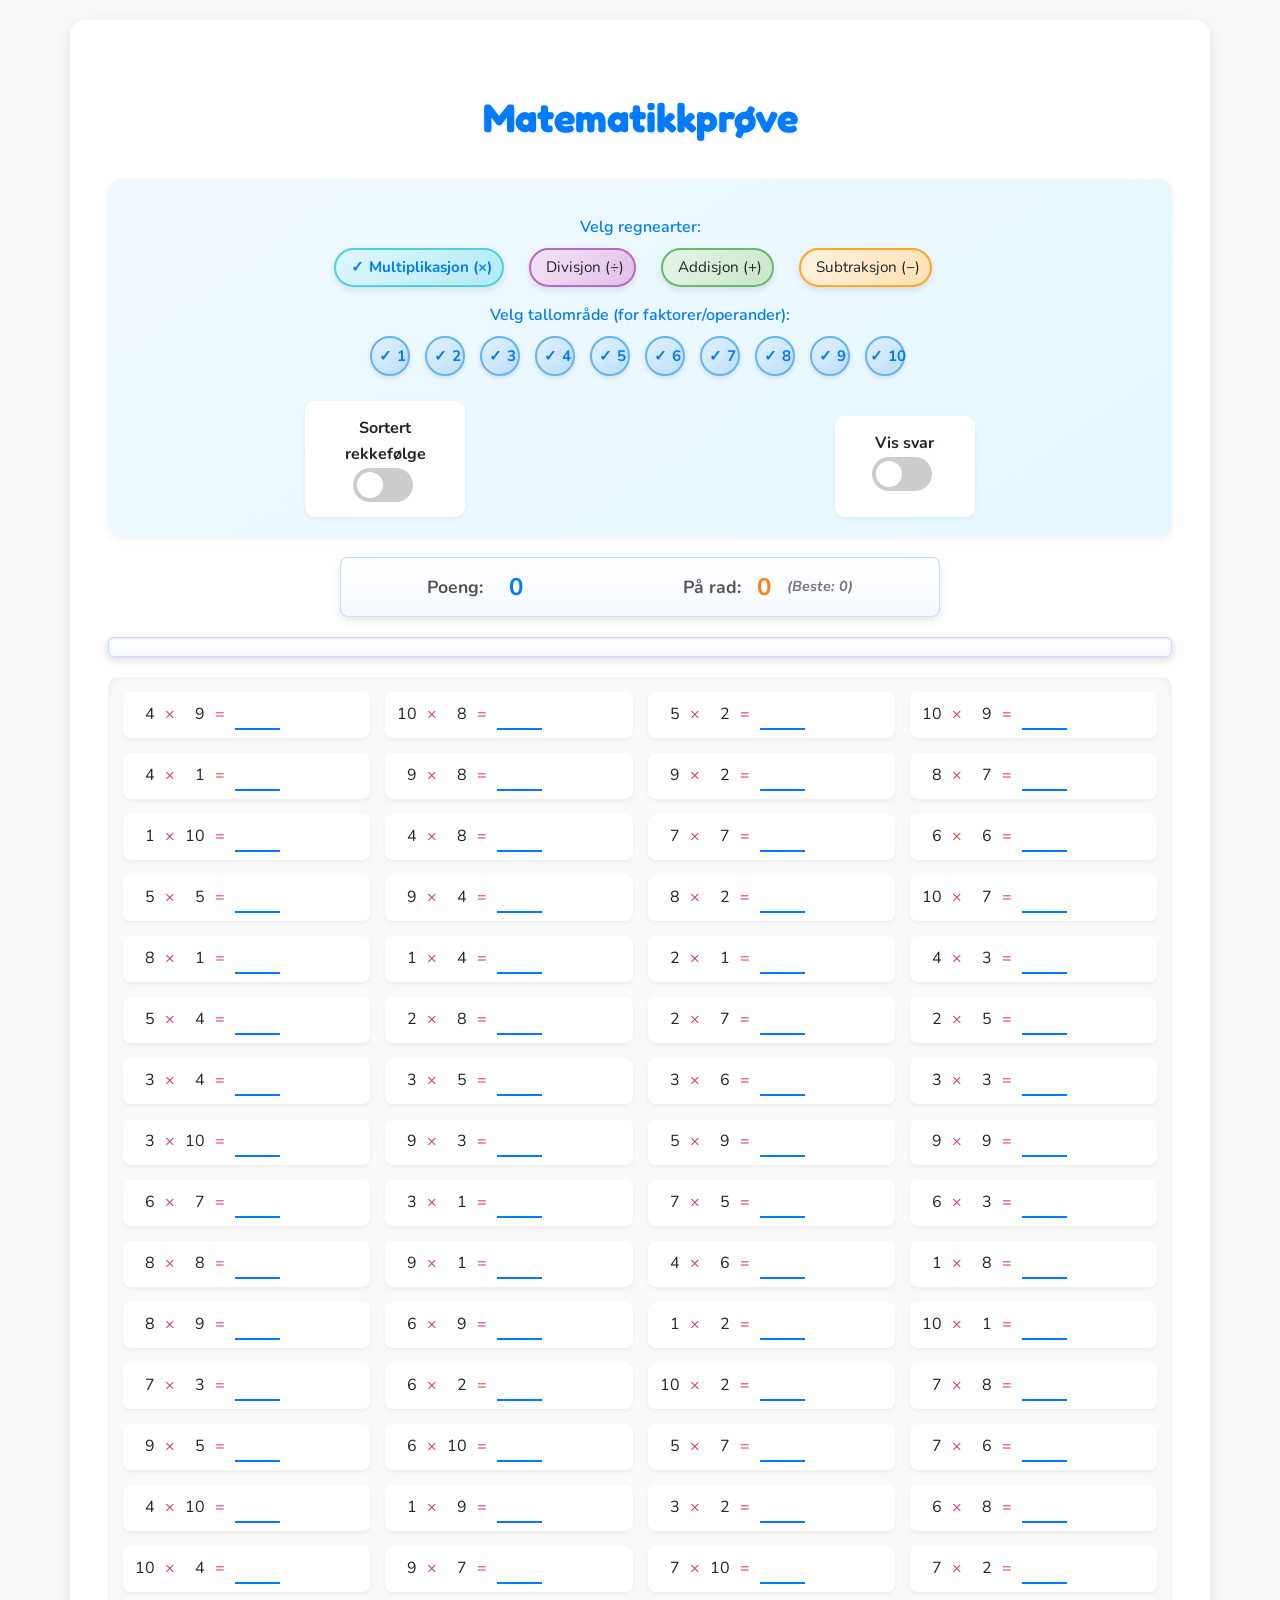
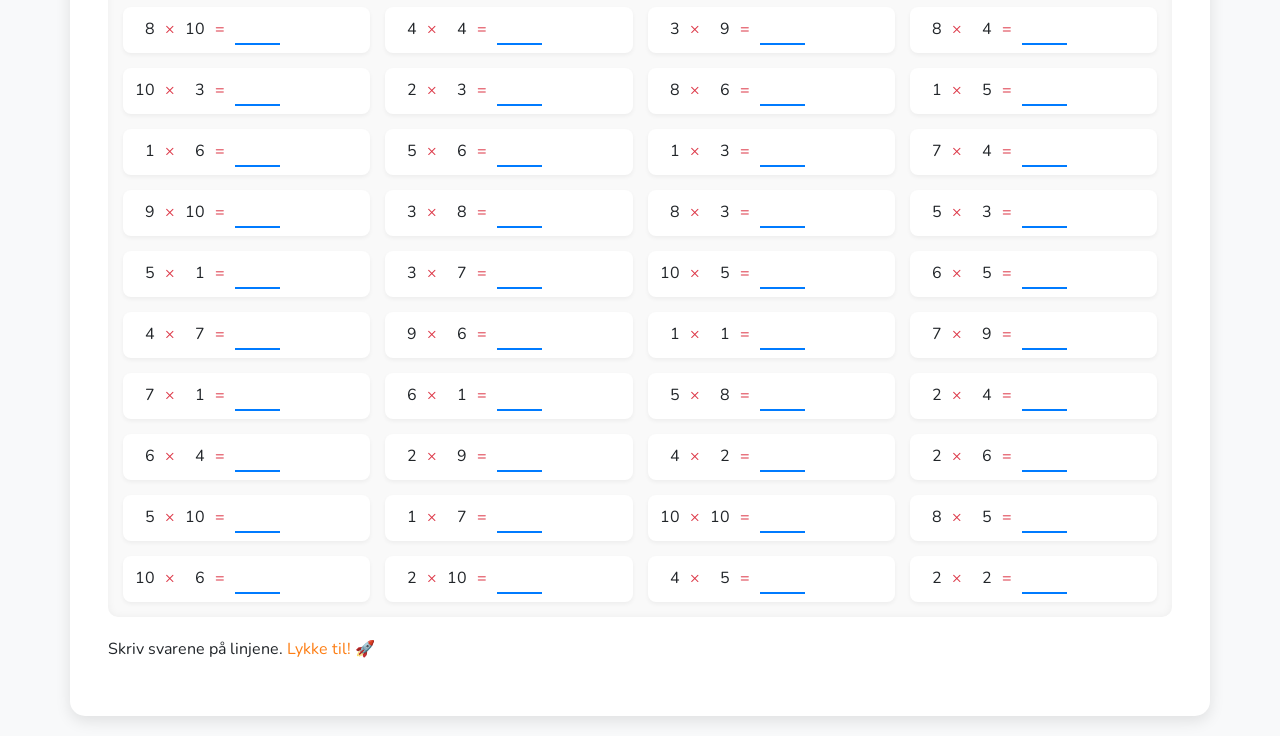
==== commit 8507577c: "Refactored, added claude, added some specification" ====
--- a/index.html
+++ b/index.html
@@ -9,9 +9,8 @@
     <link rel="preconnect" href="https://fonts.gstatic.com" crossorigin>
     <link href="https://fonts.googleapis.com/css2?family=Nunito:wght@400;600;700&family=Fredoka+One&display=swap" rel="stylesheet">
     <style>
-        /* ============= VARIABLES ============= */
+        /* Common variables - Colorblind-Friendly & Engaging Palette */
         :root {
-            /* Colors - Colorblind-Friendly & Engaging Palette */
             --primary-color: #007BFF;      /* Vibrant Blue */
             --secondary-color: #FD7E14;    /* Bright Orange */
             --accent-color: #DC3545;       /* Red (for incorrect) */
@@ -21,105 +20,162 @@
             --text-color: #212529;         /* Dark Gray */
             --correct-color: #198754;      /* Dark Green (for correct) */
             --incorrect-color: #DC3545;    /* Red (already defined as accent) */
-
-            /* Spacing */
-            --spacing-xs: 5px;
-            --spacing-sm: 10px;
-            --spacing-md: 15px;
-            --spacing-lg: 20px;
-
-            /* Border radius */
-            --radius-sm: 5px;
-            --radius-md: 10px;
-            --radius-lg: 15px;
-            --radius-xl: 25px;
-            --radius-round: 50%;
-        }
-
-        /* ============= BASE STYLES ============= */
-        /* Global Reset */
-        *, *:before, *:after {
-            box-sizing: inherit;
-        }
-
-        html, body {
-            width: 100%;
-            max-width: 100vw;
-        }
-
-        body {
-            font-family: 'Nunito', sans-serif;
-            margin: 0;
-            padding: var(--spacing-sm);
-            background-color: var(--background-color);
-            color: var(--text-color);
-            line-height: 1.6;
-            box-sizing: border-box;
-        }
-
-        /* ============= TYPOGRAPHY ============= */
+        }
+        
+        /* ============= SCREEN STYLES ============= */
+        /* These styles apply only to screen viewing (not printing) */
+        @media screen {
+            html, body {
+                width: 100%;
+                max-width: 100vw;
+            }
+            
+            body {
+                font-family: 'Nunito', sans-serif;
+                margin: 0;
+                padding: 10px;
+                background-color: var(--background-color);
+                color: var(--text-color);
+                line-height: 1.6;
+                box-sizing: border-box;
+            }
+            
+            *, *:before, *:after {
+                box-sizing: inherit; /* Ensure all elements include padding in width calculations */
+            }
+            
+            .container {
+                width: 100%;
+                max-width: 100%; /* Allow container to shrink with viewport */
+                min-height: auto; /* Allow container to adjust based on content */
+                height: auto; /* Allow container to grow with content */
+                margin: 0 auto;
+                padding: 15px;
+                position: relative;
+                background-color: var(--card-color);
+                border-radius: 15px;
+                box-shadow: 0 5px 15px rgba(0, 0, 0, 0.1);
+            }
+            
+            /* Responsive padding adjustments */
+            @media (min-width: 768px) {
+                body {
+                    padding: 20px;
+                }
+                
+                .container {
+                    padding: 20px;
+                    max-width: 95%;
+                }
+            }
+            
+            @media (min-width: 992px) {
+                .container {
+                    padding: 10mm;
+                    max-width: 90%;
+                }
+            }
+            
+            @media (min-width: 1200px) {
+                .container {
+                    max-width: 1140px;
+                }
+            }
+        }
+        
         h1 {
             font-family: 'Fredoka One', cursive;
             text-align: center;
-            margin-bottom: var(--spacing-md);
+            margin-bottom: 15px;
             font-size: 1.8rem;
             color: var(--primary-color);
             text-shadow: 2px 2px 0px rgba(0, 0, 0, 0.05);
         }
-
-        /* ============= LAYOUT ============= */
-        .container {
-            width: 100%;
-            max-width: 100%;
-            min-height: auto;
-            height: auto;
-            margin: 0 auto;
-            padding: var(--spacing-md);
-            position: relative;
-            background-color: var(--card-color);
-            border-radius: var(--radius-lg);
-            box-shadow: 0 5px 15px rgba(0, 0, 0, 0.1);
-        }
-
-        /* Controls Panel */
-        .controls {
-            margin: var(--spacing-sm) 0 var(--spacing-lg) 0;
-            text-align: center;
-            background: linear-gradient(145deg, #f0f9ff, #e6f7ff);
-            padding: var(--spacing-md) var(--spacing-sm);
-            border-radius: var(--radius-md);
-            box-shadow: 0 3px 10px rgba(0, 0, 0, 0.05);
-            width: 100%;
-            max-width: 100%;
-            box-sizing: border-box;
-            overflow: hidden;
-        }
-
-        /* Problems Grid */
+        
+        /* Responsive heading */
+        @media (min-width: 576px) {
+            h1 {
+                font-size: 2.2rem;
+                margin-bottom: 20px;
+            }
+        }
+        
+        @media (min-width: 768px) {
+            h1 {
+                font-size: 2.5rem;
+                margin-bottom: 8mm;
+            }
+        }
+        
+        /* ============= SHARED STYLES ============= */
+        /* Styles that apply to both screen and print */
+        
+        /* Problems grid layout */
         .problems-list {
             display: grid;
-            grid-template-columns: repeat(2, 1fr);
-            gap: var(--spacing-xs) var(--spacing-sm);
-            padding: var(--spacing-sm);
-            background-color: #f9f9f9;
-            border-radius: var(--radius-md);
-            box-shadow: inset 0 0 8px rgba(0, 0, 0, 0.05);
-            height: auto;
-            width: 100%;
-            max-width: 100%;
-            box-sizing: border-box;
-        }
-
-
-        /* ============= EQUATION COMPONENTS ============= */
-        /* Number and operator formatting */
+            grid-template-columns: repeat(2, 1fr); /* Default to 1 column on small screens */
+            grid-gap: 5px 10px;
+            padding: 10px;
+        }
+        
+        /* Responsive grid adjustments */
+        @media (min-width: 576px) {
+            .problems-list {
+                grid-template-columns: repeat(2, 1fr); /* 2 columns on small tablets */
+            }
+        }
+        
+        @media (min-width: 768px) {
+            .problems-list {
+                grid-template-columns: repeat(3, 1fr); /* 3 columns on tablets */
+                padding: 15px;
+            }
+        }
+        
+        @media (min-width: 992px) {
+            .problems-list {
+                grid-template-columns: repeat(4, 1fr); /* 4 columns on desktop */
+            }
+        }
+        
+        /* Screen-specific styling for problems list */
+        @media screen {
+            .problems-list {
+                background-color: #f9f9f9;
+                border-radius: 10px;
+                box-shadow: inset 0 0 8px rgba(0, 0, 0, 0.05);
+                height: auto; /* Allow height to grow with content */
+                width: 100%;
+                max-width: 100%;
+                box-sizing: border-box;
+            }
+        }
+        
+        .problem {
+            margin-bottom: 14px; /* Increased line spacing */
+            font-size: 14pt; /* Increased font size */
+            font-weight: bold;
+            padding: 5px 8px;
+            font-family: 'Nunito', sans-serif;
+            border-radius: 5px;
+            transition: background-color 0.3s;
+            width: 100%; /* Ensure it takes full width when wrapping */
+            word-wrap: break-word; /* Allow long equations to wrap */
+            overflow-wrap: break-word;
+        }
+        
+        .problem:hover {
+            background-color: rgba(77, 150, 255, 0.1);
+        }
+        
+        /* Styles for aligned operators */
         .number-part {
             display: inline-block;
             width: 2ch;
             text-align: right;
             min-width: 1.5ch;
         }
-
+        
         .operator {
             display: inline-block;
             width: 3ch;
@@ -127,92 +183,119 @@
             color: var(--accent-color);
             min-width: 1.5ch;
         }
-
-
-        /* ============= CONTROLS COMPONENTS ============= */
-        /* Operation and Number Selection */
+        
+        /* Responsive equation parts */
+        @media (max-width: 400px) {
+            .number-part, .operator {
+                margin-right: 1px;
+                margin-left: 1px;
+            }
+        }
+        
+        .answer-space {
+            display: inline-block;
+            width: 35px;
+            border-bottom: 2px solid var(--primary-color);
+            margin-left: 3px;
+        }
+        
+
+        
+        .controls {
+            margin: 10px 0 20px 0;
+            text-align: center;
+            background: linear-gradient(145deg, #f0f9ff, #e6f7ff);
+            padding: 15px 10px;
+            border-radius: 12px;
+            box-shadow: 0 3px 10px rgba(0, 0, 0, 0.05);
+            width: 100%;
+            max-width: 100%;
+            box-sizing: border-box;
+            overflow: hidden;
+        }
+        
+        /* Responsive controls adjustments */
+        @media (min-width: 768px) {
+            .controls {
+                padding: 20px;
+            }
+        }
+        
+        /* Center the operation and number selection buttons */
         .operation-selection > div,
         .number-selection > div {
             display: flex;
             flex-wrap: wrap;
             justify-content: center;
-            gap: var(--spacing-sm);
+            gap: 10px;
             margin: 0 auto;
         }
-
+        
+        /* Colorful and engaging buttons for operations and numbers */
         .operation-selection label,
         .number-selection label {
             background: white;
-            border-radius: var(--radius-xl);
+            border-radius: 25px;
             padding: 8px 15px;
             box-shadow: 0 3px 6px rgba(0, 0, 0, 0.1);
             transition: all 0.2s ease;
             border: 2px solid transparent;
         }
-
-        /* Operation button gradients */
+        
+        /* Operation buttons with different colors */
         .operation-selection label:nth-child(1) {
             background: linear-gradient(135deg, #e0f7fa, #b2ebf2);
             border-color: #4dd0e1;
         }
-
+        
         .operation-selection label:nth-child(2) {
             background: linear-gradient(135deg, #f3e5f5, #e1bee7);
             border-color: #ba68c8;
         }
-
+        
         .operation-selection label:nth-child(3) {
             background: linear-gradient(135deg, #e8f5e9, #c8e6c9);
             border-color: #66bb6a;
         }
-
+        
         .operation-selection label:nth-child(4) {
             background: linear-gradient(135deg, #fff3e0, #ffe0b2);
             border-color: #ffa726;
         }
-
-        /* Number buttons */
+        
+        /* Responsive operation buttons */
+        @media (max-width: 576px) {
+            .operation-selection label {
+                font-size: 0.9em;
+                padding: 6px 10px;
+                margin-bottom: 5px;
+                width: calc(50% - 15px); /* Two buttons per row on very small screens */
+            }
+        }
+        
+        /* Number buttons with a gradient of blues */
         .number-selection label {
             background: linear-gradient(135deg, #e3f2fd, #bbdefb);
             border-color: #64b5f6;
         }
-
-        /* Disabled state for number buttons */
-        .number-selection input[type="checkbox"]:disabled + span {
-            color: #555; /* Darker gray for better contrast */
-        }
-
-        /* Using :has() for modern browsers */
-        .number-selection label:has(input:disabled) {
-            background: #ccc;
-            border-color: #999;
-            cursor: not-allowed;
-        }
-
-        /* Alternative for browsers that don't support :has() */
-        .number-selection input[type="checkbox"]:disabled ~ span {
-            color: #555; /* Darker gray for better contrast */
-        }
-
-        /* JavaScript will add this class to labels with disabled inputs */
-        .number-selection label.disabled {
-            background: #ccc;
-            border-color: #999;
-            cursor: not-allowed;
-        }
-
-        /* Grayscale for all number spans */
-        .number-selection span {
-            color: #333; /* Dark gray for all numbers */
-        }
-
+        
+        /* Responsive number buttons */
+        @media (max-width: 576px) {
+            .number-selection label {
+                font-size: 0.9em;
+                padding: 6px 8px;
+                margin: 2px;
+                min-width: 30px;
+            }
+        }
+        
         /* Hover effects */
         .operation-selection label:hover,
         .number-selection label:hover {
             transform: translateY(-3px);
             box-shadow: 0 5px 10px rgba(0, 0, 0, 0.15);
         }
-
+        
         /* Checked state */
         .operation-selection input[type="checkbox"]:checked + span::before,
         .number-selection input[type="checkbox"]:checked + span::before {
@@ -221,54 +304,69 @@
             font-weight: bold;
             color: var(--primary-color);
         }
-
+        
         .controls label {
             margin-right: 15px;
             font-size: 12pt;
             cursor: pointer;
         }
-
-        /* ============= TOGGLE SWITCHES ============= */
+        
+        /* Toggle switch styles */
         .toggles-container {
             display: flex;
             justify-content: center;
             flex-wrap: wrap;
-            gap: var(--spacing-sm);
-            margin-top: var(--spacing-md);
-        }
-
+            gap: 10px;
+            margin-top: 15px;
+        }
+        
         .toggle-container {
             display: flex;
             flex-direction: column;
             align-items: center;
             background-color: white;
-            padding: var(--spacing-sm);
-            border-radius: var(--radius-md);
+            padding: 10px;
+            border-radius: 10px;
             box-shadow: 0 2px 5px rgba(0, 0, 0, 0.05);
             min-width: 120px;
             width: 100%;
             max-width: 160px;
             transition: transform 0.2s;
         }
-
+        
+        /* Responsive toggle container adjustments */
+        @media (min-width: 576px) {
+            .toggles-container {
+                gap: 15px;
+                margin-top: 20px;
+                justify-content: space-around;
+            }
+            
+            .toggle-container {
+                padding: 15px;
+                min-width: 140px;
+                width: auto;
+            }
+        }
+        
         .toggle-container:hover {
             transform: translateY(-3px);
         }
-
+        
         .toggle-switch {
             position: relative;
             display: inline-block;
             width: 60px;
             height: 34px;
-            margin: 0 var(--spacing-sm);
-        }
-
+            margin: 0 10px;
+        }
+        
         .toggle-switch input {
             opacity: 0;
             width: 0;
             height: 0;
         }
-
+        
         .slider {
             position: absolute;
             cursor: pointer;
@@ -280,7 +378,7 @@
             transition: .4s;
             border-radius: 34px;
         }
-
+        
         .slider:before {
             position: absolute;
             content: "";
@@ -290,162 +388,57 @@
             bottom: 4px;
             background-color: white;
             transition: .4s;
-            border-radius: var(--radius-round);
-        }
-
-        /* Toggle colors */
+            border-radius: 50%;
+        }
+        
+        /* Default toggle color */
         input:checked + .slider {
             background-color: var(--primary-color);
         }
-
+        
+        /* Special colors for different toggles */
         .show-answers input:checked + .slider {
             background-color: var(--accent-color);
         }
-
+        
+        .interactive-mode input:checked + .slider {
+            background-color: var(--secondary-color);
+        }
+        
         input:checked + .slider:before {
             transform: translateX(26px);
         }
-
+        
         .toggle-label {
-            margin: 0 var(--spacing-sm);
+            font-size: 1rem;
+            font-weight: bold;
+            margin: 0 10px;
             text-align: center;
             color: var(--text-color);
         }
-
+        
+        /* Active label color for sorting toggle */
         .toggle-label.active {
-            color: var(--primary-color);
-        }
-
-        /* ============= MEDIA QUERIES ============= */
-        /* Small screens (mobile) */
-        @media (max-width: 400px) {
-            .number-part, .operator {
-                margin-right: 1px;
-                margin-left: 1px;
-            }
-        }
-
-        @media (max-width: 576px) {
-            .operation-selection label {
-                font-size: 0.9em;
-                padding: 6px 10px;
-                margin-bottom: 5px;
-                width: calc(50% - 15px);
-            }
-
-            .number-selection label {
-                font-size: 0.9em;
-                padding: 6px 8px;
-                margin: 2px;
-                min-width: 30px;
-            }
-        }
-
-        /* Small tablets */
-        @media (min-width: 576px) {
-            h1 {
-                font-size: 2.2rem;
-                margin-bottom: var(--spacing-lg);
-            }
-
-            .problems-list {
-                grid-template-columns: repeat(2, 1fr);
-            }
-
-            .toggles-container {
-                gap: 15px;
-                margin-top: var(--spacing-lg);
-                justify-content: space-around;
-            }
-
-            .toggle-container {
-                padding: var(--spacing-md);
-                min-width: 140px;
-                width: auto;
-            }
-        }
-
-        /* Medium devices (tablets) */
-        @media (min-width: 768px) {
-            body {
-                padding: var(--spacing-lg);
-            }
-
-            h1 {
-                font-size: 2.5rem;
-                margin-bottom: 8mm;
-            }
-
-            .container {
-                padding: var(--spacing-lg);
-                max-width: 95%;
-            }
-
-            .problems-list {
-                grid-template-columns: repeat(3, 1fr);
-                padding: var(--spacing-md);
-            }
-
-            .controls {
-                padding: var(--spacing-lg);
-            }
-        }
-
-        /* Large devices (desktops) */
-        @media (min-width: 992px) {
-            .container {
-                padding: 10mm;
-                max-width: 90%;
-            }
-
-            .problems-list {
-                grid-template-columns: repeat(4, 1fr);
-            }
-        }
-
-        /* Extra large devices */
-        @media (min-width: 1200px) {
-            .container {
-                max-width: 1140px;
-            }
-        }
-
-        /* High-DPI Screen Adjustments */
-        @media screen and (min-resolution: 2dppx), screen and (-webkit-min-device-pixel-ratio: 2) {
-            body {
-                -webkit-text-size-adjust: 100%;
-            }
-
-            .problems-list {
-                gap: 15px;
-            }
-
-
-            .operation-selection label,
-            .number-selection label,
-            .toggle-switch {
-                min-height: 44px;
-                min-width: 44px;
-            }
-        }
-
-        /* Keep text color unchanged for show-answers toggle */
-        .show-answers .toggle-label {
+            color: #2196F3;
+        }
+        
+        /* Keep text color unchanged for show-answers and interactive-mode toggles */
+        .show-answers .toggle-label,
+        .interactive-mode .toggle-label {
             color: inherit;
         }
-
-        .show-answers {
+        
+        .show-answers, .interactive-mode {
             margin-top: 15px;
         }
-
+        
         /* Problem layout styles */
         .problems-list {
             display: grid;
-            grid-template-columns: repeat(4, 1fr);
             gap: 15px;
             margin: 20px 0;
         }
-
+        
         .problem-container {
             display: flex;
             align-items: center;
@@ -456,36 +449,36 @@
             box-shadow: 0 2px 4px rgba(0, 0, 0, 0.05);
             transition: transform 0.2s, box-shadow 0.2s;
         }
-
+        
         /* Responsive problem containers */
         @media (min-width: 576px) {
             .problem-container {
                 padding: 8px 10px;
             }
         }
-
+        
         @media (min-width: 768px) {
             .problem-container {
                 padding: 8px 12px;
             }
         }
-
+        
         .problem-container:hover {
             transform: translateY(-2px);
             box-shadow: 0 4px 8px rgba(0, 0, 0, 0.1);
         }
-
+        
         .problem-container label {
             margin-right: 8px;
             font-weight: 500;
         }
-
+        
         .problem-container .feedback {
             margin-left: 8px;
             font-weight: bold;
         }
-
-        /* Styles for answer inputs */
+        
+        /* Styles for interactive mode */
         .answer-input {
             width: 40px;
             height: 28px;
@@ -501,7 +494,7 @@
             transition: border-color 0.3s;
             margin-top: 2px; /* Add space when wrapping */
         }
-
+        
         /* Responsive input field */
         @media (max-width: 400px) {
             .answer-input {
@@ -510,26 +503,26 @@
                 font-size: 13pt;
             }
         }
-
+        
         @media (min-width: 576px) {
             .answer-input {
                 width: 45px;
             }
         }
-
+        
         .answer-input:focus {
             outline: none;
             border-color: var(--accent-color-2); /* Amber focus */
             box-shadow: none;
         }
-
+        
         /* Remove spinner buttons in WebKit browsers (Chrome, Safari, Edge) */
         .answer-input::-webkit-outer-spin-button,
         .answer-input::-webkit-inner-spin-button {
             -webkit-appearance: none;
             margin: 0;
         }
-
+        
         .correct-answer {
             color: var(--correct-color);
             font-weight: bold;
@@ -537,12 +530,12 @@
             border-color: var(--correct-color);
             background-color: rgba(25, 135, 84, 0.05); /* Light green background */
         }
-
+        
         .correct-answer::before {
             content: "✓";
             margin-right: 3px;
         }
-
+        
         .incorrect-answer {
             color: var(--incorrect-color);
             font-weight: bold;
@@ -550,19 +543,19 @@
             border-color: var(--incorrect-color);
             background-color: rgba(220, 53, 69, 0.05); /* Light red background */
         }
-
+        
         .incorrect-answer::before {
             content: "✗";
             margin-right: 3px;
         }
-
+        
         .invalid-answer {
             color: orange;
             font-weight: bold;
             border-color: orange;
             background-color: transparent;
         }
-
+        
         .feedback {
             display: inline-block;
             margin-left: 8px;
@@ -578,12 +571,12 @@
         .incorrect-answer + .feedback {
              color: var(--incorrect-color);
         }
-
+        
         .number-selection {
             margin: 15px 0;
             text-align: center;
         }
-
+        
         .number-selection label {
             margin-right: 8px;
             font-size: 12pt;
@@ -591,11 +584,11 @@
             width: 30px;
             text-align: center;
         }
-
+        
         .number-selection input {
             margin-right: 3px;
         }
-
+        
         .number-selection label {
             display: inline-flex;
             align-items: center;
@@ -612,12 +605,12 @@
             box-shadow: 0 2px 5px rgba(0, 0, 0, 0.1);
             margin: 0 5px 5px 0;
         }
-
+        
         .number-selection label:hover {
             transform: translateY(-3px);
             background-color: #FFE566;
         }
-
+        
         .number-selection p,
         .operation-selection p {
             font-weight: 600;
@@ -665,10 +658,10 @@
             margin-left: 5px;
             font-size: 0.95em;
         }
-
+        
         /* Gamification Styles */
         .gamification-panel {
-            display: flex; 
+            display: none; /* Hidden by default, shown in interactive mode */
             background-color: rgba(255, 255, 255, 0.98);
             border-radius: 8px;
             padding: 10px 15px;
@@ -683,48 +676,48 @@
             border: 1px solid rgba(77, 150, 255, 0.3);
             background-image: linear-gradient(to bottom, #ffffff, #f5f9ff);
         }
-
+        
         .points-container, .streak-container {
             display: flex;
             align-items: center;
             gap: 8px;
         }
-
+        
         .points-label, .streak-label {
             font-size: 1.1rem;
             color: #555;
         }
-
+        
         .points-value {
             font-size: 1.5rem;
             color: var(--primary-color);
             min-width: 50px;
             text-align: center;
         }
-
+        
         .streak-value {
             font-size: 1.5rem;
             color: var(--secondary-color);
             min-width: 30px;
             text-align: center;
         }
-
+        
         .highest-streak {
             font-size: 0.9rem;
             color: #777;
             font-style: italic;
         }
-
+        
         @keyframes pulse {
             0% { transform: scale(1); }
             50% { transform: scale(1.2); }
             100% { transform: scale(1); }
         }
-
+        
         .points-increase {
             animation: pulse 0.5s ease;
         }
-
+        
         /* Progress Bar Styles */
         .progress-container {
             width: 100%;
@@ -734,7 +727,7 @@
             height: 20px;
             overflow: hidden;
             box-shadow: inset 0 1px 3px rgba(0,0,0,0.1), 0 2px 8px rgba(0,0,0,0.1);
-            display: block;
+            display: none; /* Hidden by default, shown in interactive mode */
             position: sticky;
             top: 0px;
             z-index: 100;
@@ -747,7 +740,7 @@
             /* Add gradient background for better contrast */
             background-image: linear-gradient(to bottom, #ffffff, #f5f9ff);
         }
-
+        
         .progress-bar {
             height: 100%;
             width: 0%; /* Start at 0% */
@@ -762,7 +755,7 @@
                 display: none !important;
             }
         }
-
+        
         /* ============= PRINT STYLES ============= */
         @media print {
             /* Reset body styles for print */
@@ -773,7 +766,7 @@
                 padding: 0;
                 font-size: 10pt; /* Smaller base font size for print */
             }
-
+            
             /* Reset container styles for print */
             .container {
                 width: 210mm; /* A4 width */
@@ -785,7 +778,7 @@
                 border-radius: 0;
                 background-color: white;
             }
-
+            
             /* Reset problems list styles for print */
             .problems-list {
                 background-color: white;
@@ -794,19 +787,24 @@
                 grid-gap: 3px 6px; /* Slightly reduced grid gap */
                 grid-template-columns: repeat(4, 1fr); /* Keep 4 columns */
             }
-
+            
             /* Set page size with small margins */
             @page {
                 size: A4;
                 margin: 3mm; /* Small margin */
             }
-
+            
             /* Hide controls, gamification elements, and decorative elements */
             .controls, .math-symbols, .gamification-panel, .progress-container, .no-print {
                 display: none;
             }
-
-
+            
+            /* Remove hover effects */
+            .problem:hover {
+                background-color: transparent;
+            }
+            
+            /* Print-friendly styles for interactive elements */
             .answer-input {
                 border: none;
                 border-bottom: 1px solid #000; /* Black bottom border for print */
@@ -816,13 +814,20 @@
                 font-size: 12pt; /* Increased font size to match problem text */
                 margin-left: 2px; /* Small left margin */
             }
-
+            
             /* Hide feedback elements in print */
             .feedback {
                 display: none;
             }
-
-
+            
+            /* Ensure problem spacing is optimized for print */
+            .problem {
+                margin-bottom: 6px; /* Slightly increased margin */
+                padding: 0;
+                font-size: 12pt; /* Increased font size */
+                line-height: 1.3; /* Slightly increased line height */
+            }
+            
             /* Optimize problem container for print */
             .problem-container {
                 padding: 4px 6px; /* Increased padding */
@@ -830,7 +835,7 @@
                 box-shadow: none;
                 min-height: 26px; /* Ensure minimum height for taller problems */
             }
-
+            
             /* Header and footer adjustments */
             h1 {
                 font-size: 22pt; /* Larger header */
@@ -838,148 +843,26 @@
                 margin-bottom: 5mm; /* Slightly increased margin */
                 font-weight: bold; /* Ensure bold weight */
             }
-
+            
             .footer {
                 margin-top: 2mm; /* Slightly reduced margin */
                 font-size: 9pt; /* Slightly smaller font */
             }
         }
-
-
-        .answer-input {
+        
+        .interactive-mode .problem {
+            display: flex;
+            align-items: center;
+            justify-content: flex-start;
+            flex-wrap: wrap;
+        }
+        
+        .interactive-mode .answer-input {
             margin-left: 5px;
         }
-
+        
         .footer p span {
             color: var(--secondary-color); /* Orange emphasis in footer */
-        }
-
-        /* Modal Styles */
-        .modal {
-            display: none;
-            position: fixed;
-            z-index: 1000;
-            left: 0;
-            top: 0;
-            width: 100%;
-            height: 100%;
-            background-color: rgba(0, 0, 0, 0.5);
-            align-items: center;
-            justify-content: center;
-        }
-
-        .modal-content {
-            background-color: var(--card-color);
-            margin: auto;
-            padding: var(--spacing-lg);
-            border-radius: var(--radius-lg);
-            box-shadow: 0 5px 15px rgba(0, 0, 0, 0.3);
-            width: 90%;
-            max-width: 500px;
-            position: relative;
-            animation: modalFadeIn 0.3s ease-out;
-        }
-
-        .practice-buttons {
-            display: flex;
-            flex-direction: column;
-            gap: var(--spacing-sm);
-            margin-top: var(--spacing-md);
-        }
-
-        .practice-button {
-            background-color: var(--secondary-color);
-            color: white;
-            border: none;
-            border-radius: var(--radius-md);
-            padding: var(--spacing-sm) var(--spacing-md);
-            font-size: 1rem;
-            cursor: pointer;
-            transition: background-color 0.2s, transform 0.2s;
-        }
-
-        .practice-button:hover {
-            background-color: #e67300;
-            transform: translateY(-2px);
-        }
-
-        @keyframes modalFadeIn {
-            from {
-                opacity: 0;
-                transform: translateY(-20px);
-            }
-            to {
-                opacity: 1;
-                transform: translateY(0);
-            }
-        }
-
-        .close-button {
-            position: absolute;
-            top: var(--spacing-sm);
-            right: var(--spacing-md);
-            font-size: 1.5rem;
-            font-weight: bold;
-            color: var(--text-color);
-            cursor: pointer;
-        }
-
-        .close-button:hover {
-            color: var(--accent-color);
-        }
-
-        .modal h2 {
-            text-align: center;
-            color: var(--primary-color);
-            margin-top: 0;
-            margin-bottom: var(--spacing-lg);
-            font-family: 'Fredoka One', cursive;
-        }
-
-        .summary-stats {
-            display: flex;
-            flex-direction: column;
-            gap: var(--spacing-md);
-            margin-bottom: var(--spacing-lg);
-        }
-
-        .summary-item {
-            display: flex;
-            justify-content: space-between;
-            align-items: center;
-            padding: var(--spacing-sm) var(--spacing-md);
-            background-color: var(--background-color);
-            border-radius: var(--radius-md);
-        }
-
-        .summary-label {
-            font-weight: bold;
-            color: var(--text-color);
-        }
-
-        .summary-value {
-            font-weight: bold;
-            color: var(--primary-color);
-            font-size: 1.1rem;
-        }
-
-        .restart-button {
-            display: block;
-            width: 100%;
-            padding: var(--spacing-md);
-            background-color: var(--secondary-color);
-            color: white;
-            border: none;
-            border-radius: var(--radius-md);
-            font-family: 'Nunito', sans-serif;
-            font-weight: bold;
-            font-size: 1rem;
-            cursor: pointer;
-            transition: background-color 0.2s;
-        }
-
-        .restart-button:hover {
-            background-color: #e06c00;
         }
     </style>
 </head>
@@ -1070,16 +953,11 @@
                         <span class="slider"></span>
                     </label>
                 </div>
-                <div class="toggle-container">
-                    <span class="toggle-label" id="large-numbers-label">Kun store tall</span>
-                    <label class="toggle-switch">
-                        <input type="checkbox" id="large-numbers-toggle" onchange="toggleLargeNumbers()">
-                        <span class="slider"></span>
-                    </label>
-                </div>
+                <!-- Hidden input for interactive mode, always checked -->
+                <input type="checkbox" id="interactive-mode" checked style="display: none;">
             </div>
         </div>
-        <div class="gamification-panel no-print" id="gamification-panel">
+        <div class="gamification-panel no-print" id="gamification-panel" style="display: none;">
             <div class="points-container">
                 <span class="points-label">Poeng:</span>
                 <span class="points-value" id="points-display">0</span>
@@ -1099,59 +977,30 @@
         <div class="footer">
             <p>Skriv svarene på linjene. <span style="color: var(--secondary-color);">Lykke til! 🚀</span></p>
         </div>
-
-        <!-- Summary Modal -->
-        <div id="summary-modal" class="modal">
-            <div class="modal-content">
-                <span class="close-button">&times;</span>
-                <h2>Oppsummering</h2>
-                <div class="summary-stats">
-                    <div class="summary-item">
-                        <span class="summary-label">Total poengsum:</span>
-                        <span id="summary-points" class="summary-value">0</span>
-                    </div>
-                    <div class="summary-item">
-                        <span class="summary-label">Tid brukt:</span>
-                        <span id="summary-time" class="summary-value">0 minutter</span>
-                    </div>
-                    <div class="summary-item">
-                        <span class="summary-label">Riktige svar:</span>
-                        <span id="summary-correct" class="summary-value">0 av 0</span>
-                    </div>
-                    <div class="summary-item">
-                        <span class="summary-label">Høyeste streak:</span>
-                        <span id="summary-streak" class="summary-value">0</span>
-                    </div>
-                </div>
-                <div class="practice-buttons">
-                    <button id="restart-button" class="restart-button">Prøv igjen</button>
-                    <button id="practice-combined-button" class="practice-button">Øv på feil og tregere svar</button>
-                </div>
-            </div>
-        </div>
     </div>
 
     <script>
-        // Variables for progress tracking and gamification
-        let totalProblems = 0;
-        let answeredProblems = 0;
-        let answeredIndices = new Set(); // Track which problems have been answered
-        let currentPoints = 0;
-        let currentStreak = 0;
-        let highestStreak = 0;
+        // ===== Configuration =====
         const TOTAL_PROBLEMS_COUNT = 100; // Total number of problems to generate
-
-        // Variables for timing and summary
-        let startTime = null;
-        let endTime = null;
-
-        // Variables for tracking time spent on each question
-        let questionStartTimes = {}; // Maps question index to start time
-        let questionEndTimes = {}; // Maps question index to end time
-        let questionTimesSpent = {}; // Maps question index to time spent in milliseconds
-        let incorrectQuestions = []; // Array of indices of incorrectly answered questions
-
-        // Helper function to shuffle an array
+        const SECOND_OPERAND_RANGE = 10;  // Second operand runs 1..10
+        const OPERATOR_SYMBOLS = { multiply: '×', divide: '÷', add: '+', subtract: '−' };
+        const BASE_POINTS = 10;
+        const STREAK_BONUS_INTERVAL = 5; // +1 point multiplier every 5 correct answers in a row
+
+        // ===== State =====
+        const state = {
+            totalProblems: 0,
+            answeredIndices: new Set(), // problems the user has answered at least once
+            points: 0,
+            streak: 0,
+            highestStreak: 0,
+            columns: 0                  // column count used for the last sorted layout
+        };
+
+        // ===== DOM helpers =====
+        const $ = id => document.getElementById(id);
+
+        // ===== Problem model (no markup here) =====
         function shuffleArray(array) {
             for (let i = array.length - 1; i > 0; i--) {
                 const j = Math.floor(Math.random() * (i + 1));
@@ -1161,1011 +1010,315 @@
         }
 
         /**
-         * Generate and distribute math problems based on selected numbers, operations, and total count.
-         * @param {Array<number>} selectedNumbers - Array of numbers selected by the user.
-         * @param {Array<string>} selectedOperations - Array of operation types ('add', 'subtract', 'multiply', 'divide').
-         * @param {number} totalCount - The total number of problems to generate.
-         * @param {boolean} largeNumbersOnly - Whether to only include problems where both a and b are 5 or higher.
-         * @returns {Array<Object>} - An array of distributed problem objects.
+         * Build one problem. `n` is the user-selected number, `j` the second operand (1..10).
+         * Divisions are always integer, subtractions never negative.
          */
-        function generateDistributedProblems(selectedNumbers, selectedOperations, totalCount, largeNumbersOnly) {
-            const allPossibleProblems = [];
-
-            // Generate all possible problems for the selections
-            for (let i of selectedNumbers) {
-                for (let j = 1; j <= 10; j++) { // Second operand range 1-10
-                    for (let operation of selectedOperations) {
-                        let problem = null;
-                        switch (operation) {
-                            case 'multiply':
-                                problem = {
-                                    a: i, b: j, result: i * j,
-                                    equation: `<span class="number-part">${i}</span><span class="operator">×</span><span class="number-part">${j}</span><span class="operator">=</span>`,
-                                    operationType: 'multiply'
-                                };
-                                break;
-                            case 'divide':
-                                // Ensure integer division: generate as k / j = i where k = i * j
-                                // Also ensures divisor j is not 0 (since j starts at 1)
-                                const k = i * j;
-                                problem = {
-                                    a: k, b: j, result: i,
-                                    equation: `<span class="number-part">${k}</span><span class="operator">÷</span><span class="number-part">${j}</span><span class="operator">=</span>`,
-                                    operationType: 'divide'
-                                };
-                                break;
-                            case 'add':
-                                problem = {
-                                    a: i, b: j, result: i + j,
-                                    equation: `<span class="number-part">${i}</span><span class="operator">+</span><span class="number-part">${j}</span><span class="operator">=</span>`,
-                                    operationType: 'add'
-                                };
-                                break;
-                            case 'subtract':
-                                // Ensure non-negative result: use max(i,j) - min(i,j)
-                                const num1 = Math.max(i, j);
-                                const num2 = Math.min(i, j);
-                                problem = {
-                                    a: num1, b: num2, result: num1 - num2,
-                                    equation: `<span class="number-part">${num1}</span><span class="operator">−</span><span class="number-part">${num2}</span><span class="operator">=</span>`,
-                                    operationType: 'subtract'
-                                };
-                                break;
-                        }
-                        if (problem) {
-                            // Only add the problem if it meets the large numbers criteria (if enabled)
-                            if (!largeNumbersOnly || (problem.a >= 5 && problem.b >= 5)) {
-                                allPossibleProblems.push(problem);
-                            }
-                        }
-                    }
+        function buildProblem(operation, n, j) {
+            switch (operation) {
+                case 'multiply': return { a: n, b: j, result: n * j, operationType: operation };
+                case 'divide':   return { a: n * j, b: j, result: n, operationType: operation };
+                case 'add':      return { a: n, b: j, result: n + j, operationType: operation };
+                case 'subtract': {
+                    const hi = Math.max(n, j), lo = Math.min(n, j);
+                    return { a: hi, b: lo, result: hi - lo, operationType: operation };
                 }
-            }
-
-            // --- Start Distribution Logic ---
-            const distributedProblems = [];
-            const numOperations = selectedOperations.length;
-
-            if (numOperations === 0 || allPossibleProblems.length === 0) {
-                // Handle edge case: No operations selected or no possible problems generated
-                // (e.g., if numbers 1-10 were somehow unselectable and none were checked)
-                // Optionally, return a default set or an empty array
-                console.warn("Cannot generate problems: No operations selected or no possible problems found.");
-                 // Fallback: Generate 100 default multiplication problems (1x1 to 10x10)
-                 for (let count = 0; count < totalCount; count++) {
-                     const i = (count % 10) + 1;
-                     const j = Math.floor(count / 10) + 1;
-                     distributedProblems.push({
-                         a: i, b: j, result: i * j,
-                         equation: `<span class="number-part">${i}</span><span class="operator">×</span><span class="number-part">${j}</span><span class="operator">=</span>`,
-                         operationType: 'multiply' // Mark as multiply for consistency
-                     });
-                 }
-                 return shuffleArray(distributedProblems); // Shuffle the fallback set
-            }
-
-            // Calculate target counts per operation
-            const baseCount = Math.floor(totalCount / numOperations);
-            let remainder = totalCount % numOperations;
-            const counts = {};
-            selectedOperations.forEach(op => counts[op] = baseCount);
-            for (let i = 0; i < remainder; i++) {
-                counts[selectedOperations[i]]++;
-            }
-
-            // Select problems for each operation type, allowing repetition
-            selectedOperations.forEach(op => {
-                // Filter the unique problems available for this operation type
-                const problemsForOp = allPossibleProblems.filter(p => p.operationType === op);
-
-                if (problemsForOp.length > 0) {
-                    // Add the required number of problems for this operation, repeating if necessary
-                    for (let i = 0; i < counts[op]; i++) {
-                        // Use modulo to cycle through available problems for this type
-                        distributedProblems.push(problemsForOp[i % problemsForOp.length]);
-                    }
-                } else {
-                    // This should ideally not happen if allPossibleProblems.length > 0 initially,
-                    // but handle it just in case.
-                    console.warn(`No problems found for operation type: ${op}. Skipping.`);
+                default: return null;
+            }
+        }
+
+        /** All unique problems for one operation and the selected numbers. */
+        function buildProblemPool(operation, selectedNumbers) {
+            const pool = [];
+            for (const n of selectedNumbers) {
+                for (let j = 1; j <= SECOND_OPERAND_RANGE; j++) {
+                    const problem = buildProblem(operation, n, j);
+                    if (problem) pool.push(problem);
+                }
+            }
+            return pool;
+        }
+
+        /** Split `total` as evenly as possible over `parts` (first parts get the remainder). */
+        function splitEvenly(total, parts) {
+            const base = Math.floor(total / parts);
+            const remainder = total % parts;
+            return Array.from({ length: parts }, (_, i) => base + (i < remainder ? 1 : 0));
+        }
+
+        /**
+         * Pick `count` problems from a pool: shuffled first so every problem has the same
+         * chance, and repeating the pool when more problems are needed than exist.
+         */
+        function pickProblems(pool, count) {
+            const shuffled = shuffleArray([...pool]);
+            return Array.from({ length: count }, (_, i) => shuffled[i % shuffled.length]);
+        }
+
+        /** Generate `totalCount` problems spread evenly over the operations, in random order. */
+        function generateDistributedProblems(selectedNumbers, selectedOperations, totalCount) {
+            const counts = splitEvenly(totalCount, selectedOperations.length);
+            const problems = [];
+            selectedOperations.forEach((operation, i) => {
+                const pool = buildProblemPool(operation, selectedNumbers);
+                if (pool.length > 0) problems.push(...pickProblems(pool, counts[i]));
+            });
+            return shuffleArray(problems);
+        }
+
+        function sortProblems(problems) {
+            return [...problems].sort((p1, p2) => (p1.a - p2.a) || (p1.b - p2.b));
+        }
+
+        // ===== Layout =====
+        /** Number of columns the problems grid currently has (from CSS). */
+        function getColumnCount() {
+            const template = getComputedStyle($('problems-list')).gridTemplateColumns;
+            return template && template !== 'none' ? template.split(' ').length : 1;
+        }
+
+        /**
+         * Reorder row-major so that reading each column top-to-bottom follows the sequence.
+         */
+        function columnFirstOrder(items, columns) {
+            // Column heights differ by at most one: the first `extra` columns are taller,
+            // so the row-major grid fill lines up exactly with the columns.
+            const heights = splitEvenly(items.length, columns);
+            const starts = heights.map((_, col) => heights.slice(0, col).reduce((a, b) => a + b, 0));
+            const ordered = [];
+            for (let row = 0; row < heights[0]; row++) {
+                for (let col = 0; col < columns; col++) {
+                    if (row < heights[col]) ordered.push(items[starts[col] + row]);
+                }
+            }
+            return ordered;
+        }
+
+        function isSortedOrder() {
+            return $('order-toggle').checked;
+        }
+
+        /**
+         * Arrange the existing problem nodes in the grid. Nodes keep their state; only
+         * their DOM order changes, so this is safe to call on resize.
+         */
+        function layoutProblems() {
+            const list = $('problems-list');
+            let nodes = Array.from(list.children).sort((x, y) => x.dataset.rank - y.dataset.rank);
+            state.columns = getColumnCount();
+            if (isSortedOrder()) nodes = columnFirstOrder(nodes, state.columns);
+            nodes.forEach(node => list.appendChild(node));
+        }
+
+        // ===== Rendering =====
+        function formatEquation(problem) {
+            return `<span class="number-part">${problem.a}</span>` +
+                   `<span class="operator">${OPERATOR_SYMBOLS[problem.operationType]}</span>` +
+                   `<span class="number-part">${problem.b}</span>` +
+                   `<span class="operator">=</span>`;
+        }
+
+        const INPUT_STATES = {
+            idle:      { className: '',                 mark: '',  color: '' },
+            invalid:   { className: 'invalid-answer',   mark: '!', color: 'orange' },
+            correct:   { className: 'correct-answer',   mark: '✓', color: 'green' },
+            incorrect: { className: 'incorrect-answer', mark: '✗', color: 'red' }
+        };
+
+        /** Single place that styles an answer input and records whether it is solved. */
+        function setInputState(input, feedback, stateName) {
+            const s = INPUT_STATES[stateName];
+            input.className = ('answer-input ' + s.className).trim();
+            input.dataset.solved = stateName === 'correct' ? '1' : '';
+            feedback.textContent = s.mark;
+            feedback.style.color = s.color;
+        }
+
+        function renderScore() {
+            $('points-display').textContent = state.points;
+            $('streak-display').textContent = state.streak;
+            $('highest-streak').textContent = state.highestStreak;
+        }
+
+        function renderProgress() {
+            const percentage = state.totalProblems > 0
+                ? (state.answeredIndices.size / state.totalProblems) * 100
+                : 0;
+            $('progress-bar').style.width = percentage + '%';
+        }
+
+        function setGameVisible(visible) {
+            $('gamification-panel').style.display = visible ? 'flex' : 'none';
+            $('progress-container').style.display = visible ? 'block' : 'none';
+        }
+
+        function setToggleStyle(toggleInputId, labelEl) {
+            labelEl.classList.toggle('active', $(toggleInputId).checked);
+        }
+
+        // ===== Game state =====
+        function resetGameState() {
+            state.points = 0;
+            state.streak = 0;
+            state.highestStreak = 0;
+            state.answeredIndices.clear();
+            renderScore();
+            renderProgress();
+        }
+
+        function markAnswered(index) {
+            if (state.answeredIndices.has(index)) return;
+            state.answeredIndices.add(index);
+            renderProgress();
+        }
+
+        function awardCorrectAnswer() {
+            state.streak++;
+            state.highestStreak = Math.max(state.highestStreak, state.streak);
+            const multiplier = Math.floor(state.streak / STREAK_BONUS_INTERVAL) + 1;
+            state.points += BASE_POINTS * multiplier;
+            renderScore();
+
+            const pointsDisplay = $('points-display');
+            pointsDisplay.classList.remove('points-increase');
+            void pointsDisplay.offsetWidth; // Trigger reflow to restart the animation
+            pointsDisplay.classList.add('points-increase');
+        }
+
+        function breakStreak() {
+            if (state.streak === 0) return;
+            state.streak = 0;
+            renderScore();
+        }
+
+        // ===== Answer checking =====
+        function checkAnswer(input, feedback) {
+            const value = input.value.trim();
+            if (value !== input.value && /^\d+$/.test(value)) input.value = value;
+
+            if (value === '') {
+                setInputState(input, feedback, 'idle');
+            } else if (!/^\d+$/.test(value)) {
+                setInputState(input, feedback, 'invalid');
+            } else if (parseInt(value, 10) === parseInt(input.dataset.correct, 10)) {
+                const wasSolved = input.dataset.solved === '1';
+                setInputState(input, feedback, 'correct');
+                if (!wasSolved) awardCorrectAnswer(); // points only the first time
+            } else {
+                setInputState(input, feedback, 'incorrect');
+                breakStreak();
+            }
+        }
+
+        function createInteractiveProblem(container, problem, rank) {
+            container.innerHTML = formatEquation(problem);
+
+            const input = document.createElement('input');
+            input.type = 'text';
+            input.id = `answer-${rank}`;
+            input.className = 'answer-input';
+            input.dataset.correct = problem.result;
+            input.tabIndex = rank + 1;
+            input.maxLength = 3;
+            input.inputMode = 'numeric';
+            input.pattern = '[0-9]*';
+
+            const feedback = document.createElement('span');
+            feedback.className = 'feedback';
+
+            // Check answer on Tab or Enter key
+            input.addEventListener('keydown', e => {
+                if (e.key !== 'Tab' && e.key !== 'Enter') return;
+                checkAnswer(input, feedback);
+                if (e.key === 'Enter') {
+                    e.preventDefault();
+                    const next = $(`answer-${rank + 1}`);
+                    if (next) next.focus();
                 }
             });
 
-            // --- End Distribution Logic ---
-
-            // Final shuffle to mix operations
-            return shuffleArray(distributedProblems);
-        }
-
-        /**
-         * Process problems layout (column-first vs random)
-         */
-        function processProblemsLayout(problems, isRandom) {
-            // For numeric/sequential ordering, reorganize the array so that it fills
-            // vertically (column-first) instead of horizontally (row-first)
-            const rowsPerColumn = 25; // 25 rows per column with 4 columns = 100 problems
-            const columnsCount = 4;
-
-            // Create an array with the correct ordering
-            const finalProblems = [];
-
-            if (!isRandom) {
-                // Organize problems in column-first order for sequential display
-                // This ensures each column reads from top to bottom with sequential problems
-
-                // First, sort the problems by 'a' then by 'b' for proper numeric ordering
-                const sortedProblems = [...problems].sort((p1, p2) => {
-                    if (p1.a !== p2.a) return p1.a - p2.a;
-                    return p1.b - p2.b;
-                });
-
-                // Create a 2D array to represent our 4 columns with 25 rows each
-                const grid = Array(columnsCount).fill().map(() => Array(rowsPerColumn).fill(null));
-
-                // Fill the grid column by column
-                let problemIndex = 0;
-                for (let col = 0; col < columnsCount; col++) {
-                    for (let row = 0; row < rowsPerColumn; row++) {
-                        if (problemIndex < sortedProblems.length) {
-                            grid[col][row] = sortedProblems[problemIndex++];
-                        }
-                    }
+            // Also check when the input loses focus
+            input.addEventListener('blur', () => {
+                if (input.readOnly || !input.value) return;
+                checkAnswer(input, feedback);
+                markAnswered(rank);
+            });
+
+            container.append(input, feedback);
+            container._feedback = feedback;
+            return input;
+        }
+
+        // ===== Show / hide answers =====
+        function setAnswersVisible(visible) {
+            setToggleStyle('show-results', $('show-answers-label'));
+            document.querySelectorAll('.problem-container').forEach(container => {
+                const input = container.querySelector('.answer-input');
+                setInputState(input, container._feedback, 'idle');
+                input.value = visible ? input.dataset.correct : '';
+                input.readOnly = visible;
+            });
+            resetGameState();
+            setGameVisible(!visible);
+        }
+
+        // ===== Controls =====
+        /** Read the selected numbers/operations, applying defaults (and ticking the boxes) if none. */
+        function readSelections() {
+            const read = (name, fallback) => {
+                let boxes = Array.from(document.querySelectorAll(`input[name="${name}"]`));
+                if (!boxes.some(cb => cb.checked)) {
+                    boxes.forEach(cb => cb.checked = fallback(cb));
                 }
-
-                // Flatten the grid into our finalProblems array (reading row by row for HTML display)
-                for (let row = 0; row < rowsPerColumn; row++) {
-                    for (let col = 0; col < columnsCount; col++) {
-                        if (grid[col][row]) {
-                            finalProblems.push(grid[col][row]);
-                        }
-                    }
-                }
-            } else {
-                // For random order, just use the shuffled array
-                finalProblems.push(...shuffleArray([...problems]));
-            }
-
-            return finalProblems;
-        }
-
-        /**
-         * Creates an interactive problem with input field and feedback
-         * @param {HTMLElement} container - The container element for the problem
-         * @param {Object} problem - The problem object with equation and result
-         * @param {number} index - The index of the problem (for tabindex and ID)
-         */
-        function createInteractiveProblem(container, problem, index) {
-            const inputId = `answer-${index}`;
-
-            // Create the HTML structure
-            container.innerHTML = problem.equation + 
-                `<input type="text" id="${inputId}" class="answer-input" data-correct="${problem.result}" data-index="${index}" tabindex="${index+1}" maxlength="3" inputmode="numeric" pattern="[0-9]*">` +
-                `<span id="feedback-${index}" class="feedback"></span>`;
-
-            // Add event listeners after the element is added to the DOM
-            setTimeout(() => {
-                const input = document.getElementById(inputId);
-                if (!input) return;
-
-                // Check answer on Tab or Enter key
-                input.addEventListener('keydown', function(e) {
-                    if (e.key === 'Tab' || e.key === 'Enter') {
-                        checkAnswer(inputId);
-
-                        // If Enter was pressed, prevent form submission and move to next input
-                        if (e.key === 'Enter') {
-                            e.preventDefault();
-                            const nextInput = document.getElementById(`answer-${index+1}`);
-                            if (nextInput) nextInput.focus();
-                        }
-                    }
-                });
-
-                // Set start time when user focuses on any problem
-                input.addEventListener('focus', function() {
-                    // Record start time on first focus if not already set
-                    if (startTime === null) {
-                        startTime = new Date();
-                        console.log('First problem focus at:', startTime);
-                    }
-
-                    // Record start time for this specific question
-                    const questionIndex = parseInt(this.dataset.index);
-                    if (!questionStartTimes[questionIndex]) {
-                        questionStartTimes[questionIndex] = new Date();
-                        console.log(`Question ${questionIndex} focus at:`, questionStartTimes[questionIndex]);
-                    }
-                });
-
-                // Also check on blur (when input loses focus)
-                input.addEventListener('blur', function() {
-                    if (this.value) {
-                        checkAnswer(inputId);
-
-                        // Update progress when user leaves the field with content
-                        const index = parseInt(this.dataset.index);
-
-                        // Only count each problem once and only if it has content
-                        if (!answeredIndices.has(index)) {
-                            answeredIndices.add(index);
-                            answeredProblems++;
-                            updateProgressBar();
-                        }
-                    }
-                });
-            }, 0);
-        }
-
-        /**
-         * Validates and checks if an answer is correct
-         * @param {string} inputId - The ID of the input element to check
-         */
-        function checkAnswer(inputId) {
-            const input = document.getElementById(inputId);
-            const feedback = document.getElementById('feedback-' + inputId.split('-')[1]);
-            const questionIndex = parseInt(input.dataset.index);
-
-            // Keep the original value (don't clear it)
-            const originalValue = input.value;
-            // Trim spaces from input value
-            const trimmedValue = originalValue.trim();
-
-            // Only update the input if we're removing spaces, not changing content
-            if (trimmedValue !== originalValue && /^\s*\d+\s*$/.test(originalValue)) {
-                input.value = trimmedValue;
-            }
-
-            // Record end time for this question if it has a start time and hasn't been recorded yet
-            if (questionStartTimes[questionIndex] && !questionEndTimes[questionIndex] && trimmedValue !== '') {
-                questionEndTimes[questionIndex] = new Date();
-
-                // Calculate time spent on this question
-                const timeSpent = questionEndTimes[questionIndex] - questionStartTimes[questionIndex];
-                questionTimesSpent[questionIndex] = timeSpent;
-                console.log(`Question ${questionIndex} completed in ${timeSpent}ms`);
-            }
-
-            // Handle different input cases
-            if (trimmedValue === '') {
-                resetInputState(input, feedback);
-            } else if (!/^\d+$/.test(trimmedValue)) {
-                markAsInvalid(input, feedback);
-            } else {
-                checkNumericAnswer(input, feedback, trimmedValue, questionIndex);
-            }
-        }
-
-        /**
-         * Reset input to default state
-         */
-        function resetInputState(input, feedback) {
-            input.classList.remove('correct-answer', 'incorrect-answer', 'invalid-answer');
-            feedback.textContent = '';
-        }
-
-        /**
-         * Mark input as invalid (non-numeric)
-         */
-        function markAsInvalid(input, feedback) {
-            input.classList.remove('correct-answer', 'incorrect-answer');
-            input.classList.add('invalid-answer');
-            feedback.textContent = '!';
-            feedback.style.color = 'orange';
-        }
-
-        /**
-         * Check if numeric answer is correct
-         * @param {HTMLElement} input - The input element
-         * @param {HTMLElement} feedback - The feedback element
-         * @param {string} value - The user's answer
-         * @param {number} questionIndex - The index of the question
-         */
-        function checkNumericAnswer(input, feedback, value, questionIndex) {
-            const userAnswer = parseInt(value);
-            const correctAnswer = parseInt(input.dataset.correct);
-            const wasAlreadyCorrect = input.classList.contains('correct-answer');
-
-            if (userAnswer === correctAnswer) {
-                input.classList.remove('incorrect-answer');
-                input.classList.add('correct-answer');
-                feedback.textContent = '✓';
-                feedback.style.color = 'green';
-
-                // Remove from incorrectQuestions if it was previously incorrect
-                const incorrectIndex = incorrectQuestions.indexOf(questionIndex);
-                if (incorrectIndex !== -1) {
-                    incorrectQuestions.splice(incorrectIndex, 1);
-                }
-
-                // Only award points if this is the first time getting it correct
-                if (!wasAlreadyCorrect) {
-                    // Award points and update streak
-                    currentStreak++;
-                    if (currentStreak > highestStreak) {
-                        highestStreak = currentStreak;
-                        document.getElementById('highest-streak').textContent = highestStreak;
-                    }
-
-                    // Calculate points (base + streak bonus)
-                    const basePoints = 10;
-                    const streakMultiplier = Math.floor(currentStreak / 5) + 1; // +1 multiplier every 5 correct answers
-                    const pointsToAdd = basePoints * streakMultiplier;
-
-                    // Add points
-                    currentPoints += pointsToAdd;
-
-                    // Update displays with animation
-                    const pointsDisplay = document.getElementById('points-display');
-                    const streakDisplay = document.getElementById('streak-display');
-
-                    pointsDisplay.textContent = currentPoints;
-                    streakDisplay.textContent = currentStreak;
-
-                    // Add animation
-                    pointsDisplay.classList.remove('points-increase');
-                    void pointsDisplay.offsetWidth; // Trigger reflow
-                    pointsDisplay.classList.add('points-increase');
-                }
-            } else {
-                input.classList.remove('correct-answer');
-                input.classList.add('incorrect-answer');
-                feedback.textContent = '✗';
-                feedback.style.color = 'red';
-
-                // Add to incorrectQuestions if not already there
-                if (!incorrectQuestions.includes(questionIndex)) {
-                    incorrectQuestions.push(questionIndex);
-                }
-
-                // Reset streak on wrong answer
-                if (currentStreak > 0) {
-                    currentStreak = 0;
-                    document.getElementById('streak-display').textContent = currentStreak;
-                }
-            }
-        }
-
-        /**
-         * Display problems based on current settings
-         */
+                return boxes.filter(cb => cb.checked).map(cb => cb.value);
+            };
+            return {
+                numbers: read('a_number', () => true).map(Number),            // default: 1-10
+                operations: read('operation_type', cb => cb.value === 'multiply') // default: multiply
+            };
+        }
+
         function displayProblems(problems) {
-            const problemsList = document.getElementById('problems-list');
-            const showResults = document.getElementById('show-results').checked;
-            const progressContainer = document.getElementById('progress-container');
-
-            // Clear existing problems
-            problemsList.innerHTML = '';
-
-            // Store problems data globally for toggling answers
-            window.problemsData = problems;
-
-            // Update total problems count for progress tracking
-            totalProblems = problems.length;
-
-            // Progress bar and gamification panel are now shown by default in CSS
-
-            // Reset progress tracking when problems are redisplayed
-            answeredProblems = 0;
-            answeredIndices.clear();
-            updateProgressBar();
-
-            // Display all problems
-            for (let i = 0; i < problems.length; i++) {
-                const problem = problems[i];
+            const list = $('problems-list');
+            list.innerHTML = '';
+            state.totalProblems = problems.length;
+
+            problems.forEach((problem, rank) => {
                 const div = document.createElement('div');
                 div.className = 'problem-container';
-
-                createInteractiveProblem(div, problem, i);
-
-                problemsList.appendChild(div);
-            }
-        }
-
-        /**
-         * Creates the math problems based on user selections.
-         */
+                div.dataset.rank = rank;
+                createInteractiveProblem(div, problem, rank);
+                list.appendChild(div);
+            });
+
+            layoutProblems();
+        }
+
+        /** Generate a fresh test from the current controls. */
         function createMathProblems() {
-            // Get selected numbers
-            const selectedNumbers = [];
-            const numberCheckboxes = document.querySelectorAll('input[name="a_number"]:checked');
-            if (numberCheckboxes.length === 0) {
-                 // Default to 1-10 if none selected?
-                 for(let i=1; i<=10; i++) selectedNumbers.push(i);
-                 // Maybe check the boxes visually too?
-                 document.querySelectorAll('input[name="a_number"]').forEach(cb => cb.checked = true);
-            } else {
-                numberCheckboxes.forEach(checkbox => {
-                    selectedNumbers.push(parseInt(checkbox.value));
-                });
-            }
-
-            // Get selected operations
-            const selectedOperations = [];
-            const operationCheckboxes = document.querySelectorAll('input[name="operation_type"]:checked');
-            if (operationCheckboxes.length === 0) {
-                // Default to multiplication if none selected
-                selectedOperations.push('multiply');
-                // Check the multiplication box visually
-                 const multiplyCheckbox = document.querySelector('input[name="operation_type"][value="multiply"]');
-                 if (multiplyCheckbox) multiplyCheckbox.checked = true;
-            } else {
-                operationCheckboxes.forEach(checkbox => {
-                    selectedOperations.push(checkbox.value);
-                });
-            }
-
-            // Reset gamification values when controls are changed
-            currentPoints = 0;
-            currentStreak = 0;
-            highestStreak = 0;
-            document.getElementById('points-display').textContent = '0';
-            document.getElementById('streak-display').textContent = '0';
-            document.getElementById('highest-streak').textContent = '0';
-
-            // Reset progress tracking
-            answeredProblems = 0;
-            answeredIndices.clear();
-            updateProgressBar();
-
-            // Get large numbers only preference
-            const largeNumbersOnly = document.getElementById('large-numbers-toggle').checked;
-
-            // Generate distributed problems
-            const problems = generateDistributedProblems(selectedNumbers, selectedOperations, TOTAL_PROBLEMS_COUNT, largeNumbersOnly);
-
-            // Get sorting preference
-            const isRandom = !document.getElementById('order-toggle').checked;
-
-            // Process layout (sorting/shuffling)
-            const finalProblems = processProblemsLayout(problems, isRandom);
-
-            // Display problems
-            displayProblems(finalProblems);
-        }
-
-        /**
-         * Toggle answers visibility without regenerating the test
-         */
+            const { numbers, operations } = readSelections();
+            const problems = generateDistributedProblems(numbers, operations, TOTAL_PROBLEMS_COUNT);
+
+            displayProblems(isSortedOrder() ? sortProblems(problems) : problems);
+            setAnswersVisible($('show-results').checked); // also resets score/progress
+        }
+
         function toggleAnswers() {
-            const showResults = document.getElementById('show-results').checked;
-            const gamificationPanel = document.getElementById('gamification-panel');
-            const progressContainer = document.getElementById('progress-container');
-
-            // Update label styling
-            const showAnswersLabel = document.getElementById('show-answers-label');
-            if (showResults) {
-                showAnswersLabel.classList.add('active');
-
-                // Fill in all input boxes with correct answers
-                const inputs = document.querySelectorAll('.answer-input');
-                inputs.forEach(input => {
-                    const correctAnswer = input.getAttribute('data-correct');
-                    input.value = correctAnswer;
-                    input.readOnly = true;
-
-                    // Reset any correct/incorrect styling
-                    input.className = 'answer-input';
-
-                    // Clear any existing feedback
-                    const feedbackId = input.id.replace('answer', 'feedback');
-                    const feedback = document.getElementById(feedbackId);
-                    if (feedback) {
-                        feedback.textContent = '';
-                        feedback.style.color = ''; // Reset color
-                    }
-                });
-
-                // Hide gamification elements
-                gamificationPanel.style.display = 'none';
-                progressContainer.style.display = 'none';
-
-                // Reset gamification values
-                currentPoints = 0;
-                currentStreak = 0;
-                highestStreak = 0;
-                document.getElementById('points-display').textContent = '0';
-                document.getElementById('streak-display').textContent = '0';
-            } else {
-                showAnswersLabel.classList.remove('active');
-
-                // Clear all input boxes and make them editable again
-                const inputs = document.querySelectorAll('.answer-input');
-                inputs.forEach(input => {
-                    input.value = '';
-                    input.readOnly = false;
-                    input.className = 'answer-input'; // Reset any correct/incorrect styling
-                });
-
-                // Show gamification elements again
-                gamificationPanel.style.display = 'flex';
-                progressContainer.style.display = 'block';
-
-                // Reset progress
-                answeredProblems = 0;
-                answeredIndices.clear();
-                updateProgressBar();
-            }
-        }
-
-        /**
-         * Toggle between sequential and random order
-         */
+            setAnswersVisible($('show-results').checked);
+        }
+
         function toggleOrder() {
-            // Get current state - checked = sequential order, unchecked = random order
-            const isSorted = document.getElementById('order-toggle').checked;
-
-            // Update toggle styling
-            const toggleSwitch = document.querySelector('#order-toggle + .slider');
-            if (isSorted) {
-                toggleSwitch.classList.add('active');
-            } else {
-                toggleSwitch.classList.remove('active');
-            }
-
-            // Get large numbers only preference
-            const largeNumbersOnly = document.getElementById('large-numbers-toggle').checked;
-
-            // Regenerate problems with new order
-            const problems = generateDistributedProblems(
-                Array.from(document.querySelectorAll('input[name="a_number"]:checked')).map(cb => parseInt(cb.value)),
-                Array.from(document.querySelectorAll('input[name="operation_type"]:checked')).map(cb => cb.value),
-                TOTAL_PROBLEMS_COUNT,
-                largeNumbersOnly
-            );
-
-            // Process layout (sorting/shuffling)
-            const finalProblems = processProblemsLayout(problems, !isSorted);
-
-            // Display problems using shared function
-            displayProblems(finalProblems);
-        }
-
-        /**
-         * Updates the progress when a user fills in an answer and leaves the field
-         * @param {Event} event - The blur event
-         */
-        function updateProgress(event) {
-            // Process the input value
-            const input = event.target;
-            if (!input.value || input.value.trim() === '') return; // Only count if field has content
-
-            // Record start time on first answer attempt if not already set
-            if (startTime === null) {
-                startTime = new Date();
-                console.log('First answer attempt at:', startTime);
-            }
-
-            const index = parseInt(input.dataset.index);
-
-            // Only count each problem once
-            if (!answeredIndices.has(index)) {
-                answeredIndices.add(index);
-                answeredProblems++;
-                updateProgressBar();
-            }
-        }
-
-        /**
-         * Toggle between normal and large numbers only mode
-         */
-        function toggleLargeNumbers() {
-            // Get current state - checked = large numbers only, unchecked = all numbers
-            const largeNumbersOnly = document.getElementById('large-numbers-toggle').checked;
-
-            // Update toggle styling
-            const largeNumbersLabel = document.getElementById('large-numbers-label');
-            if (largeNumbersOnly) {
-                largeNumbersLabel.classList.add('active');
-
-                // Disable and uncheck checkboxes for numbers 1-4
-                document.querySelectorAll('input[name="a_number"]').forEach(checkbox => {
-                    const value = parseInt(checkbox.value);
-                    if (value >= 1 && value <= 4) {
-                        checkbox.disabled = true;
-                        checkbox.checked = false; // Uncheck the checkbox
-                        // Add disabled class to parent label for styling
-                        checkbox.parentElement.classList.add('disabled');
-                    }
-                });
-            } else {
-                largeNumbersLabel.classList.remove('active');
-
-                // Enable checkboxes for numbers 1-4
-                document.querySelectorAll('input[name="a_number"]').forEach(checkbox => {
-                    const value = parseInt(checkbox.value);
-                    if (value >= 1 && value <= 4) {
-                        checkbox.disabled = false;
-                        // Remove disabled class from parent label
-                        checkbox.parentElement.classList.remove('disabled');
-                    }
-                });
-            }
-
-            // Regenerate problems with new filter
+            setToggleStyle('order-toggle', document.querySelector('#order-toggle + .slider'));
             createMathProblems();
         }
 
-        /**
-         * Updates the progress bar width based on answered problems
-         */
-        function updateProgressBar() {
-            const progressBar = document.getElementById('progress-bar');
-            if (totalProblems > 0) {
-                const percentage = (answeredProblems / totalProblems) * 100;
-                progressBar.style.width = percentage + '%';
-                console.log(`Progress: ${answeredProblems}/${totalProblems} (${percentage.toFixed(1)}%)`);
-
-                // Check if all problems are answered
-                if (answeredProblems === totalProblems) {
-                    // Record end time
-                    endTime = new Date();
-                    console.log('All problems completed at:', endTime);
-
-                    // Show summary modal
-                    showSummaryModal();
-                }
-            } else {
-                progressBar.style.width = '0%';
-                console.log('Progress: 0/0 (0%)');
-            }
-        }
-
-        /**
-         * Counts the number of correct answers
-         * @returns {number} The number of correct answers
-         */
-        function countCorrectAnswers() {
-            const inputs = document.querySelectorAll('.answer-input');
-            let correctCount = 0;
-
-            inputs.forEach(input => {
-                if (input.classList.contains('correct-answer')) {
-                    correctCount++;
-                }
-            });
-
-            return correctCount;
-        }
-
-        /**
-         * Calculates the time spent in minutes and seconds
-         * @returns {string} Formatted time string
-         */
-        function calculateTimeSpent() {
-            if (!startTime || !endTime) return '0 minutter';
-
-            const timeSpentMs = endTime - startTime;
-            const minutes = Math.floor(timeSpentMs / 60000);
-            const seconds = Math.floor((timeSpentMs % 60000) / 1000);
-
-            if (minutes === 0) {
-                return `${seconds} sekunder`;
-            } else if (seconds === 0) {
-                return `${minutes} minutter`;
-            } else {
-                return `${minutes} minutter og ${seconds} sekunder`;
-            }
-        }
-
-        /**
-         * Identifies questions that took longer time than others
-         * @returns {Array<number>} Array of indices of questions that took longer time
-         */
-        function identifySlowerQuestions() {
-            // Get all question times
-            const times = Object.values(questionTimesSpent);
-            if (times.length === 0) return [];
-
-            // Calculate mean
-            const mean = times.reduce((sum, time) => sum + time, 0) / times.length;
-
-            // Calculate standard deviation
-            const squaredDiffs = times.map(time => Math.pow(time - mean, 2));
-            const variance = squaredDiffs.reduce((sum, diff) => sum + diff, 0) / times.length;
-            const stdDev = Math.sqrt(variance);
-
-            console.log(`Mean time: ${mean}ms, Standard deviation: ${stdDev}ms`);
-
-            // Identify questions that took longer than mean + 0.5 standard deviation
-            const threshold = mean + (0.5 * stdDev);
-            const slowerQuestions = [];
-
-            for (const [index, time] of Object.entries(questionTimesSpent)) {
-                if (time > threshold) {
-                    slowerQuestions.push(parseInt(index));
-                }
-            }
-
-            console.log(`Identified ${slowerQuestions.length} slower questions:`, slowerQuestions);
-            return slowerQuestions;
-        }
-
-        /**
-         * Shows the summary modal with statistics
-         */
-        function showSummaryModal() {
-            // Calculate statistics
-            const correctAnswers = countCorrectAnswers();
-            const timeSpent = calculateTimeSpent();
-            const slowerQuestions = identifySlowerQuestions();
-
-            // Set end time if not already set
-            if (!endTime) {
-                endTime = new Date();
-            }
-
-            // Update modal content
-            document.getElementById('summary-points').textContent = currentPoints;
-            document.getElementById('summary-time').textContent = timeSpent;
-            document.getElementById('summary-correct').textContent = `${correctAnswers} av ${totalProblems}`;
-            document.getElementById('summary-streak').textContent = highestStreak;
-
-            // Show modal
-            const modal = document.getElementById('summary-modal');
-            modal.style.display = 'flex';
-        }
-
-        /**
-         * Closes the summary modal
-         */
-        function closeSummaryModal() {
-            const modal = document.getElementById('summary-modal');
-            modal.style.display = 'none';
-        }
-
-        /**
-         * Restarts the game with the same questions
-         */
-        function restartGame() {
-            // Reset variables
-            startTime = null;
-            endTime = null;
-            answeredProblems = 0;
-            answeredIndices.clear();
-            currentPoints = 0;
-            currentStreak = 0;
-            highestStreak = 0;
-            questionStartTimes = {};
-            questionEndTimes = {};
-            questionTimesSpent = {};
-            incorrectQuestions = [];
-
-            // Update displays
-            document.getElementById('points-display').textContent = '0';
-            document.getElementById('streak-display').textContent = '0';
-            document.getElementById('highest-streak').textContent = '0';
-
-            // Close modal
-            closeSummaryModal();
-
-            // Display the same problems again
-            if (window.problemsData && window.problemsData.length > 0) {
-                displayProblems(window.problemsData);
-            } else {
-                // Fallback to creating new problems if no existing problems data
-                createMathProblems();
-            }
-        }
-
-        /**
-         * Regenerates problems based on incorrect answers
-         */
-        function practiceIncorrectQuestions() {
-            if (incorrectQuestions.length === 0) {
-                alert('Du har ingen feil svar å øve på!');
-                return;
-            }
-
-            // Get the original problems
-            const problems = window.problemsData;
-            if (!problems || problems.length === 0) {
-                alert('Ingen problemer å øve på!');
-                return;
-            }
-
-            // Filter problems to only include incorrect ones
-            const incorrectProblems = [];
-            for (const index of incorrectQuestions) {
-                if (index < problems.length) {
-                    incorrectProblems.push(problems[index]);
-                }
-            }
-
-            // Reset variables
-            startTime = null;
-            endTime = null;
-            answeredProblems = 0;
-            answeredIndices.clear();
-            currentPoints = 0;
-            currentStreak = 0;
-            questionStartTimes = {};
-            questionEndTimes = {};
-            questionTimesSpent = {};
-            incorrectQuestions = [];
-
-            // Close modal
-            closeSummaryModal();
-
-            // Display only the incorrect problems
-            displayProblems(incorrectProblems);
-        }
-
-        /**
-         * Regenerates problems based on questions that took longer time
-         */
-        function practiceSlowerQuestions() {
-            const slowerQuestions = identifySlowerQuestions();
-
-            if (slowerQuestions.length === 0) {
-                alert('Du har ingen tregere svar å øve på!');
-                return;
-            }
-
-            // Get the original problems
-            const problems = window.problemsData;
-            if (!problems || problems.length === 0) {
-                alert('Ingen problemer å øve på!');
-                return;
-            }
-
-            // Filter problems to only include slower ones
-            const slowerProblems = [];
-            for (const index of slowerQuestions) {
-                if (index < problems.length) {
-                    slowerProblems.push(problems[index]);
-                }
-            }
-
-            // Reset variables
-            startTime = null;
-            endTime = null;
-            answeredProblems = 0;
-            answeredIndices.clear();
-            currentPoints = 0;
-            currentStreak = 0;
-            questionStartTimes = {};
-            questionEndTimes = {};
-            questionTimesSpent = {};
-            incorrectQuestions = [];
-
-            // Close modal
-            closeSummaryModal();
-
-            // Display only the slower problems
-            displayProblems(slowerProblems);
-        }
-
-        /**
-         * Regenerates problems based on both incorrect and slower questions
-         * Repeats problems to reach a total of 100 questions if needed
-         */
-        function practiceCombinedQuestions() {
-            const slowerQuestions = identifySlowerQuestions();
-
-            // Get the original problems
-            const problems = window.problemsData;
-            if (!problems || problems.length === 0) {
-                alert('Ingen problemer å øve på!');
-                return;
-            }
-
-            // Combine incorrect and slower questions
-            const combinedIndices = new Set([...incorrectQuestions, ...slowerQuestions]);
-
-            if (combinedIndices.size === 0) {
-                alert('Du har ingen feil eller tregere svar å øve på!');
-                return;
-            }
-
-            // Filter problems to include both incorrect and slower ones
-            const combinedProblems = [];
-            for (const index of combinedIndices) {
-                if (index < problems.length) {
-                    combinedProblems.push(problems[index]);
-                }
-            }
-
-            // Repeat problems to reach a total of 100 questions if needed
-            const repeatedProblems = [];
-            while (repeatedProblems.length < TOTAL_PROBLEMS_COUNT) {
-                // Add all combined problems
-                repeatedProblems.push(...combinedProblems);
-
-                // If we've added too many, trim the excess
-                if (repeatedProblems.length > TOTAL_PROBLEMS_COUNT) {
-                    repeatedProblems.length = TOTAL_PROBLEMS_COUNT;
-                }
-            }
-
-            // Reset variables
-            startTime = null;
-            endTime = null;
-            answeredProblems = 0;
-            answeredIndices.clear();
-            currentPoints = 0;
-            currentStreak = 0;
-            questionStartTimes = {};
-            questionEndTimes = {};
-            questionTimesSpent = {};
-            incorrectQuestions = [];
-
-            // Close modal
-            closeSummaryModal();
-
-            // Display the combined and repeated problems
-            displayProblems(repeatedProblems);
-        }
-
-
-        // Run the test creation when the page loads
+        window.addEventListener('resize', () => {
+            if (isSortedOrder() && getColumnCount() !== state.columns) layoutProblems();
+        });
+
         window.onload = function() {
-            // Reset gamification elements
-            currentPoints = 0;
-            currentStreak = 0;
-            highestStreak = 0;
-            document.getElementById('points-display').textContent = '0';
-            document.getElementById('streak-display').textContent = '0';
-            document.getElementById('highest-streak').textContent = '0';
-
-            // Add event listeners for modal buttons
-            document.querySelector('.close-button').addEventListener('click', closeSummaryModal);
-            document.getElementById('restart-button').addEventListener('click', restartGame);
-            document.getElementById('practice-combined-button').addEventListener('click', practiceCombinedQuestions);
-
+            setToggleStyle('order-toggle', document.querySelector('#order-toggle + .slider'));
             createMathProblems();
-
-            // Set initial toggle styling
-            const isSorted = document.getElementById('order-toggle').checked;
-            const toggleSwitch = document.querySelector('#order-toggle + .slider');
-
-            if (isSorted) {
-                toggleSwitch.classList.add('active');
-            } else {
-                toggleSwitch.classList.remove('active');
-            }
-
-            // Set initial label styling for show answers toggle
-            const showResults = document.getElementById('show-results').checked;
-            const showAnswersLabel = document.getElementById('show-answers-label');
-            if (showResults) {
-                showAnswersLabel.classList.add('active');
-            } else {
-                showAnswersLabel.classList.remove('active');
-            }
-
-            // Set initial label styling for large numbers toggle
-            const largeNumbersOnly = document.getElementById('large-numbers-toggle').checked;
-            const largeNumbersLabel = document.getElementById('large-numbers-label');
-            if (largeNumbersOnly) {
-                largeNumbersLabel.classList.add('active');
-
-                // Disable and uncheck checkboxes for numbers 1-4
-                document.querySelectorAll('input[name="a_number"]').forEach(checkbox => {
-                    const value = parseInt(checkbox.value);
-                    if (value >= 1 && value <= 4) {
-                        checkbox.disabled = true;
-                        checkbox.checked = false; // Uncheck the checkbox
-                        // Add disabled class to parent label for styling
-                        checkbox.parentElement.classList.add('disabled');
-                    }
-                });
-            } else {
-                largeNumbersLabel.classList.remove('active');
-
-                // Enable checkboxes for numbers 1-4
-                document.querySelectorAll('input[name="a_number"]').forEach(checkbox => {
-                    const value = parseInt(checkbox.value);
-                    if (value >= 1 && value <= 4) {
-                        checkbox.disabled = false;
-                        // Remove disabled class from parent label
-                        checkbox.parentElement.classList.remove('disabled');
-                    }
-                });
-            }
-
-            // Initialize progress tracking
-            updateProgressBar();
         };
     </script>
 </body>
-</html>
+</html>
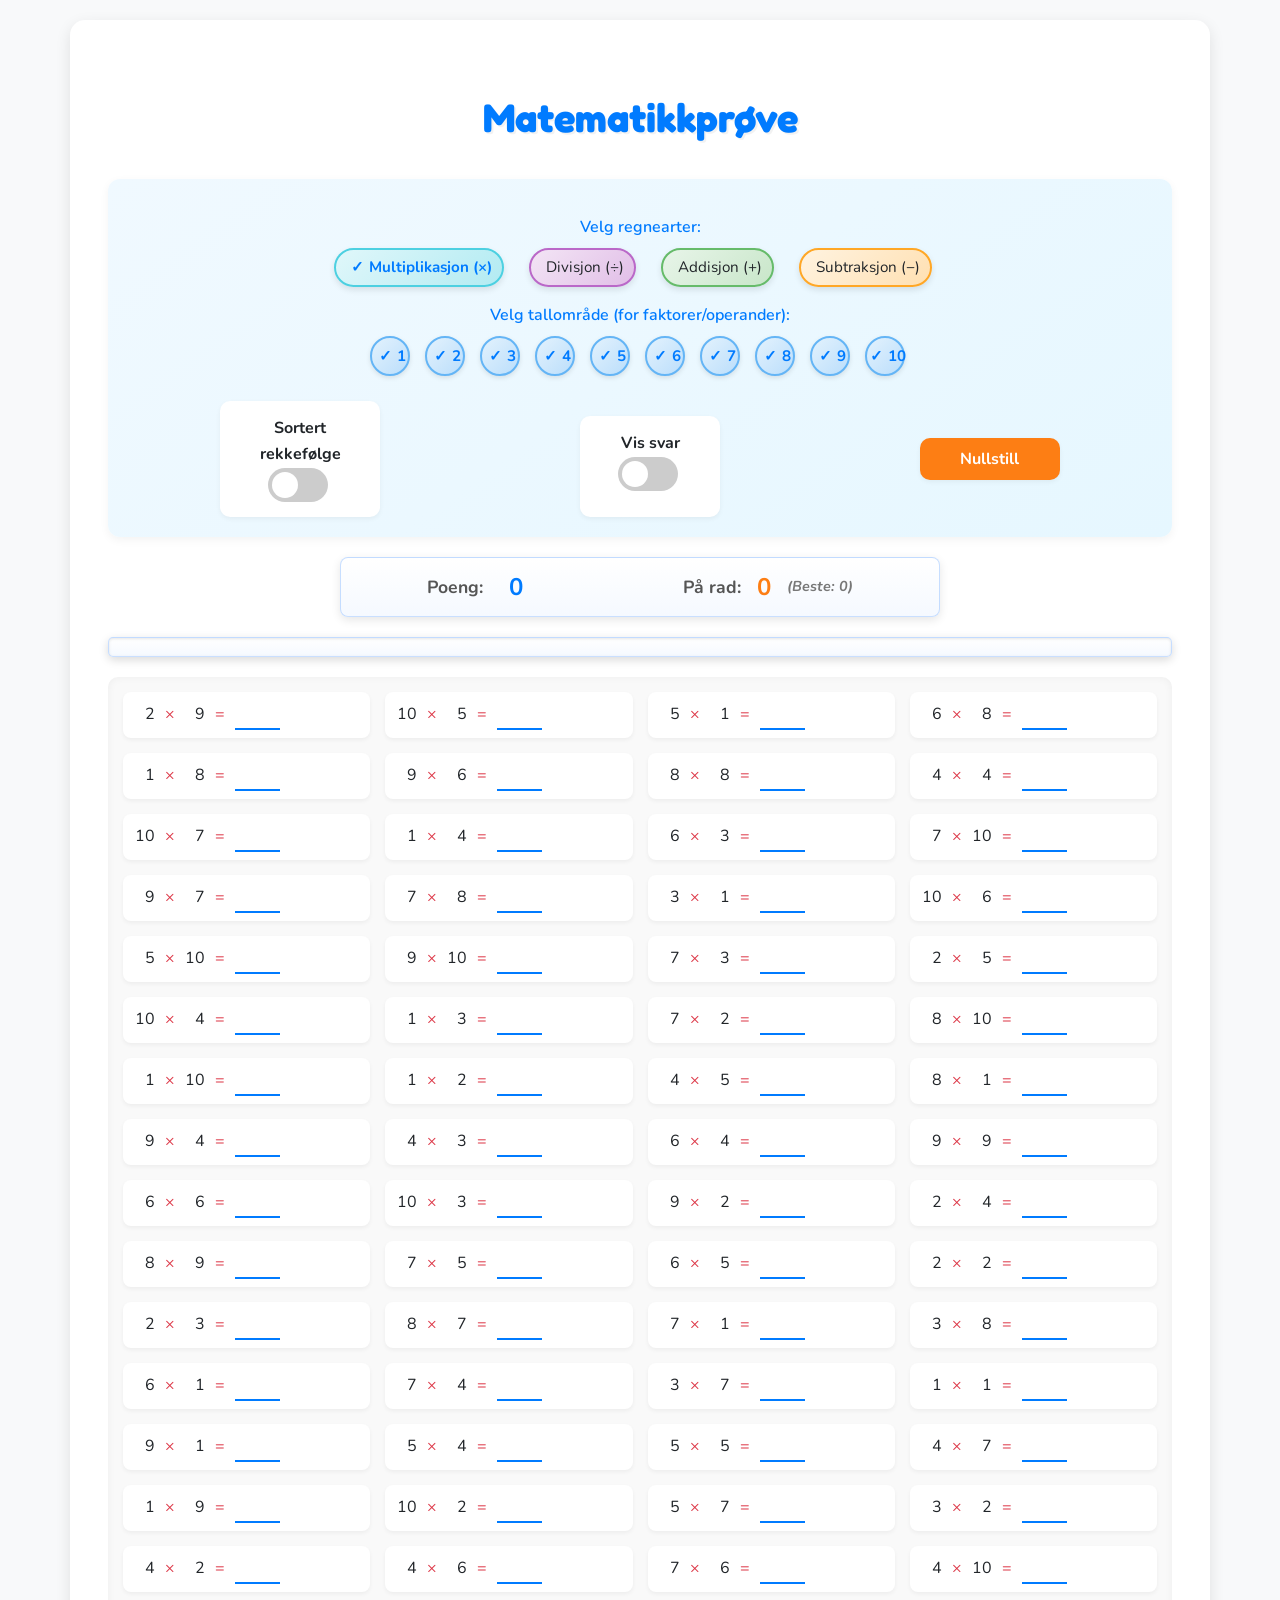
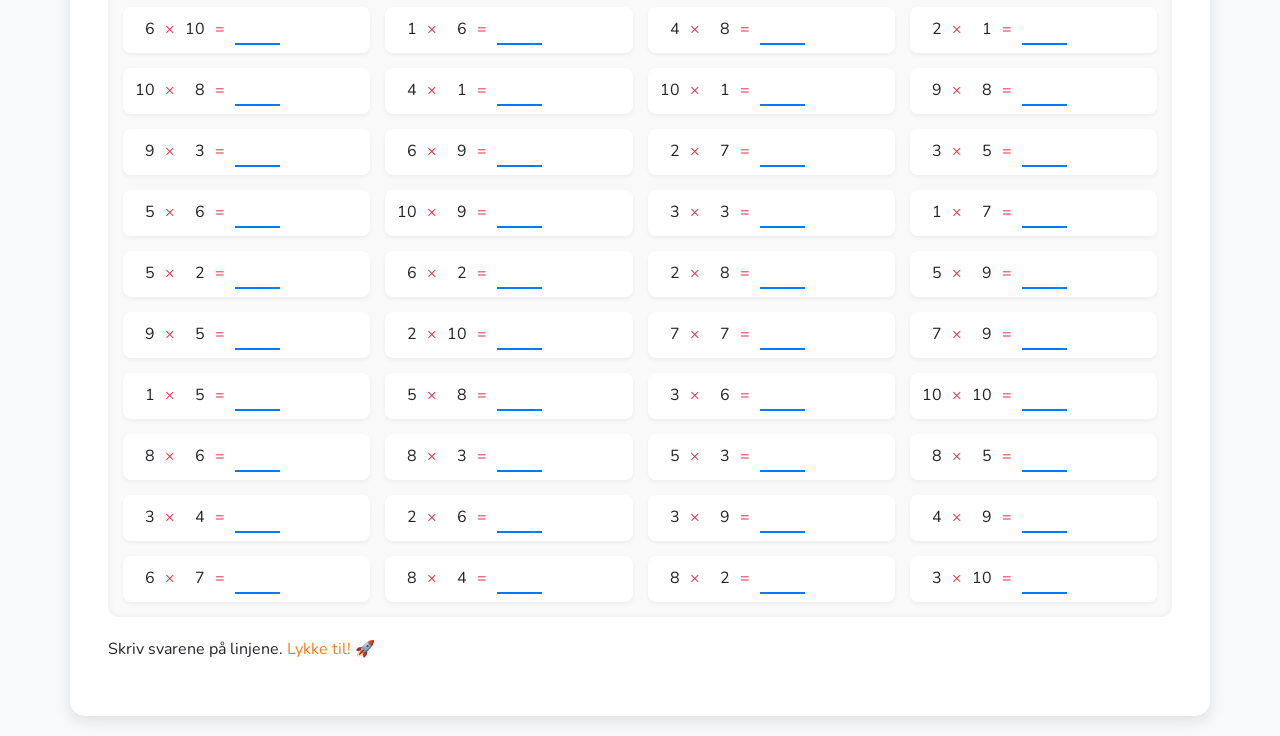
==== commit 64408513: "added clear-button and playwright tests" ====
--- a/index.html
+++ b/index.html
@@ -352,6 +352,31 @@
         .toggle-container:hover {
             transform: translateY(-3px);
         }
+
+        .clear-button {
+            font-family: inherit;
+            font-weight: 700;
+            font-size: 1rem;
+            color: white;
+            background-color: var(--secondary-color);
+            border: none;
+            border-radius: 10px;
+            padding: 10px 20px;
+            min-width: 120px;
+            max-width: 160px;
+            width: 100%;
+            cursor: pointer;
+            box-shadow: 0 2px 5px rgba(0, 0, 0, 0.05);
+            align-self: center;
+        }
+
+        .clear-button:hover {
+            filter: brightness(0.95);
+        }
+
+        @media (min-width: 576px) {
+            .clear-button { width: auto; min-width: 140px; }
+        }
         
         .toggle-switch {
             position: relative;
@@ -876,19 +901,19 @@
                 <p>Velg regnearter:</p>
                 <div>
                     <label>
-                        <input type="checkbox" name="operation_type" value="multiply" checked onchange="createMathProblems()">
+                        <input type="checkbox" name="operation_type" value="multiply" checked onchange="onConfigChange(this)">
                         <span>Multiplikasjon (×)</span>
                     </label>
                     <label>
-                        <input type="checkbox" name="operation_type" value="divide" onchange="createMathProblems()">
+                        <input type="checkbox" name="operation_type" value="divide" onchange="onConfigChange(this)">
                         <span>Divisjon (÷)</span>
                     </label>
                     <label>
-                        <input type="checkbox" name="operation_type" value="add" onchange="createMathProblems()">
+                        <input type="checkbox" name="operation_type" value="add" onchange="onConfigChange(this)">
                         <span>Addisjon (+)</span>
                     </label>
                     <label>
-                        <input type="checkbox" name="operation_type" value="subtract" onchange="createMathProblems()">
+                        <input type="checkbox" name="operation_type" value="subtract" onchange="onConfigChange(this)">
                         <span>Subtraksjon (−)</span>
                     </label>
                 </div>
@@ -897,43 +922,43 @@
                 <p>Velg tallområde (for faktorer/operander):</p>
                 <div>
                     <label>
-                        <input type="checkbox" name="a_number" value="1" checked onchange="createMathProblems()">
+                        <input type="checkbox" name="a_number" value="1" checked onchange="onConfigChange(this)">
                         <span>1</span>
                     </label>
                     <label>
-                        <input type="checkbox" name="a_number" value="2" checked onchange="createMathProblems()">
+                        <input type="checkbox" name="a_number" value="2" checked onchange="onConfigChange(this)">
                         <span>2</span>
                     </label>
                     <label>
-                        <input type="checkbox" name="a_number" value="3" checked onchange="createMathProblems()">
+                        <input type="checkbox" name="a_number" value="3" checked onchange="onConfigChange(this)">
                         <span>3</span>
                     </label>
                     <label>
-                        <input type="checkbox" name="a_number" value="4" checked onchange="createMathProblems()">
+                        <input type="checkbox" name="a_number" value="4" checked onchange="onConfigChange(this)">
                         <span>4</span>
                     </label>
                     <label>
-                        <input type="checkbox" name="a_number" value="5" checked onchange="createMathProblems()">
+                        <input type="checkbox" name="a_number" value="5" checked onchange="onConfigChange(this)">
                         <span>5</span>
                     </label>
                     <label>
-                        <input type="checkbox" name="a_number" value="6" checked onchange="createMathProblems()">
+                        <input type="checkbox" name="a_number" value="6" checked onchange="onConfigChange(this)">
                         <span>6</span>
                     </label>
                     <label>
-                        <input type="checkbox" name="a_number" value="7" checked onchange="createMathProblems()">
+                        <input type="checkbox" name="a_number" value="7" checked onchange="onConfigChange(this)">
                         <span>7</span>
                     </label>
                     <label>
-                        <input type="checkbox" name="a_number" value="8" checked onchange="createMathProblems()">
+                        <input type="checkbox" name="a_number" value="8" checked onchange="onConfigChange(this)">
                         <span>8</span>
                     </label>
                     <label>
-                        <input type="checkbox" name="a_number" value="9" checked onchange="createMathProblems()">
+                        <input type="checkbox" name="a_number" value="9" checked onchange="onConfigChange(this)">
                         <span>9</span>
                     </label>
                     <label>
-                        <input type="checkbox" name="a_number" value="10" checked onchange="createMathProblems()">
+                        <input type="checkbox" name="a_number" value="10" checked onchange="onConfigChange(this)">
                         <span>10</span>
                     </label>
                 </div>
@@ -942,17 +967,18 @@
                 <div class="toggle-container">
                     <span class="toggle-label">Sortert rekkefølge</span>
                     <label class="toggle-switch">
-                        <input type="checkbox" id="order-toggle" onchange="toggleOrder()">
+                        <input type="checkbox" id="order-toggle" onchange="onConfigChange(this)">
                         <span class="slider"></span>
                     </label>
                 </div>
                 <div class="toggle-container show-answers">
                     <span class="toggle-label" id="show-answers-label">Vis svar</span>
                     <label class="toggle-switch">
-                        <input type="checkbox" id="show-results" onchange="toggleAnswers()">
+                        <input type="checkbox" id="show-results" onchange="onConfigChange(this)">
                         <span class="slider"></span>
                     </label>
                 </div>
+                <button type="button" id="clear-btn" class="clear-button no-print" onclick="clearTest()">Nullstill</button>
                 <!-- Hidden input for interactive mode, always checked -->
                 <input type="checkbox" id="interactive-mode" checked style="display: none;">
             </div>
@@ -986,9 +1012,12 @@
         const OPERATOR_SYMBOLS = { multiply: '×', divide: '÷', add: '+', subtract: '−' };
         const BASE_POINTS = 10;
         const STREAK_BONUS_INTERVAL = 5; // +1 point multiplier every 5 correct answers in a row
+        const STORAGE_KEY = 'gangetabellen.v1';
+        const CONFIRM_MESSAGE = 'Dette fjerner svarene og poengene dine. Vil du fortsette?';
 
         // ===== State =====
         const state = {
+            problems: [],               // the problems of the current test, in display order
             totalProblems: 0,
             answeredIndices: new Set(), // problems the user has answered at least once
             points: 0,
@@ -1169,6 +1198,7 @@
             if (state.answeredIndices.has(index)) return;
             state.answeredIndices.add(index);
             renderProgress();
+            saveSession();
         }
 
         function awardCorrectAnswer() {
@@ -1207,6 +1237,7 @@
                 setInputState(input, feedback, 'incorrect');
                 breakStreak();
             }
+            saveSession();
         }
 
         function createInteractiveProblem(container, problem, rank) {
@@ -1235,6 +1266,9 @@
                     if (next) next.focus();
                 }
             });
+
+            // Persist half-typed answers too
+            input.addEventListener('input', saveSession);
 
             // Also check when the input loses focus
             input.addEventListener('blur', () => {
@@ -1298,12 +1332,15 @@
             const { numbers, operations } = readSelections();
             const problems = generateDistributedProblems(numbers, operations, TOTAL_PROBLEMS_COUNT);
 
-            displayProblems(isSortedOrder() ? sortProblems(problems) : problems);
+            state.problems = isSortedOrder() ? sortProblems(problems) : problems;
+            displayProblems(state.problems);
             setAnswersVisible($('show-results').checked); // also resets score/progress
+            saveSession();
         }
 
         function toggleAnswers() {
             setAnswersVisible($('show-results').checked);
+            saveSession();
         }
 
         function toggleOrder() {
@@ -1311,13 +1348,115 @@
             createMathProblems();
         }
 
+        // ===== Progress guard =====
+        /** True when the user has typed answers that a reset would throw away. */
+        function hasProgress() {
+            // Read-only inputs hold shown answers, not the user's work (and the toggle
+            // may already have flipped when this runs from its change handler).
+            return Array.from(document.querySelectorAll('.answer-input')).some(input => !input.readOnly && input.value !== '');
+        }
+
+        function confirmDiscardProgress() {
+            return !hasProgress() || window.confirm(CONFIRM_MESSAGE);
+        }
+
+        /** Every settings control routes through here: confirm first, revert the control if declined. */
+        function onConfigChange(el) {
+            if (!confirmDiscardProgress()) {
+                el.checked = !el.checked;
+                return;
+            }
+            if (el.id === 'order-toggle') toggleOrder();
+            else if (el.id === 'show-results') toggleAnswers();
+            else createMathProblems();
+        }
+
+        function clearTest() {
+            if (!confirmDiscardProgress()) return;
+            createMathProblems(); // fresh test; also saves the empty session
+        }
+
+        // ===== Persistence =====
+        function checkedValues(name) {
+            return Array.from(document.querySelectorAll(`input[name="${name}"]:checked`)).map(cb => cb.value);
+        }
+
+        function saveSession() {
+            try {
+                const inputs = Array.from(document.querySelectorAll('.problem-container'))
+                    .sort((x, y) => x.dataset.rank - y.dataset.rank)
+                    .map(container => {
+                        const input = container.querySelector('.answer-input');
+                        const stateName = Object.keys(INPUT_STATES).find(
+                            key => INPUT_STATES[key].className && input.classList.contains(INPUT_STATES[key].className)
+                        ) || 'idle';
+                        return { value: input.value, state: stateName };
+                    });
+                localStorage.setItem(STORAGE_KEY, JSON.stringify({
+                    config: {
+                        numbers: checkedValues('a_number'),
+                        operations: checkedValues('operation_type'),
+                        sorted: isSortedOrder(),
+                        showResults: $('show-results').checked
+                    },
+                    problems: state.problems,
+                    answers: inputs,
+                    game: {
+                        points: state.points,
+                        streak: state.streak,
+                        highestStreak: state.highestStreak,
+                        answered: Array.from(state.answeredIndices)
+                    }
+                }));
+            } catch (e) { /* storage unavailable: app still works, just without persistence */ }
+        }
+
+        /** Rebuild the saved test. Returns false if there is nothing valid to restore. */
+        function restoreSession() {
+            let saved;
+            try {
+                saved = JSON.parse(localStorage.getItem(STORAGE_KEY));
+            } catch (e) { return false; }
+            if (!saved || !Array.isArray(saved.problems) || !saved.problems.length ||
+                !Array.isArray(saved.answers) || saved.answers.length !== saved.problems.length) return false;
+
+            const { config, game } = saved;
+            document.querySelectorAll('input[name="a_number"]').forEach(cb => cb.checked = config.numbers.includes(cb.value));
+            document.querySelectorAll('input[name="operation_type"]').forEach(cb => cb.checked = config.operations.includes(cb.value));
+            $('order-toggle').checked = !!config.sorted;
+            $('show-results').checked = !!config.showResults;
+            setToggleStyle('order-toggle', document.querySelector('#order-toggle + .slider'));
+            setToggleStyle('show-results', $('show-answers-label'));
+
+            state.problems = saved.problems;
+            displayProblems(state.problems);
+            document.querySelectorAll('.problem-container').forEach(container => {
+                const input = container.querySelector('.answer-input');
+                const answer = saved.answers[container.dataset.rank];
+                input.value = answer.value;
+                input.readOnly = !!config.showResults;
+                setInputState(input, container._feedback, INPUT_STATES[answer.state] ? answer.state : 'idle');
+            });
+
+            state.points = game.points;
+            state.streak = game.streak;
+            state.highestStreak = game.highestStreak;
+            state.answeredIndices = new Set(game.answered);
+            renderScore();
+            renderProgress();
+            setGameVisible(!config.showResults);
+            return true;
+        }
+
         window.addEventListener('resize', () => {
             if (isSortedOrder() && getColumnCount() !== state.columns) layoutProblems();
         });
 
         window.onload = function() {
             setToggleStyle('order-toggle', document.querySelector('#order-toggle + .slider'));
-            createMathProblems();
+            let restored = false;
+            try { restored = restoreSession(); } catch (e) { /* corrupt save */ }
+            if (!restored) createMathProblems();
         };
     </script>
 </body>
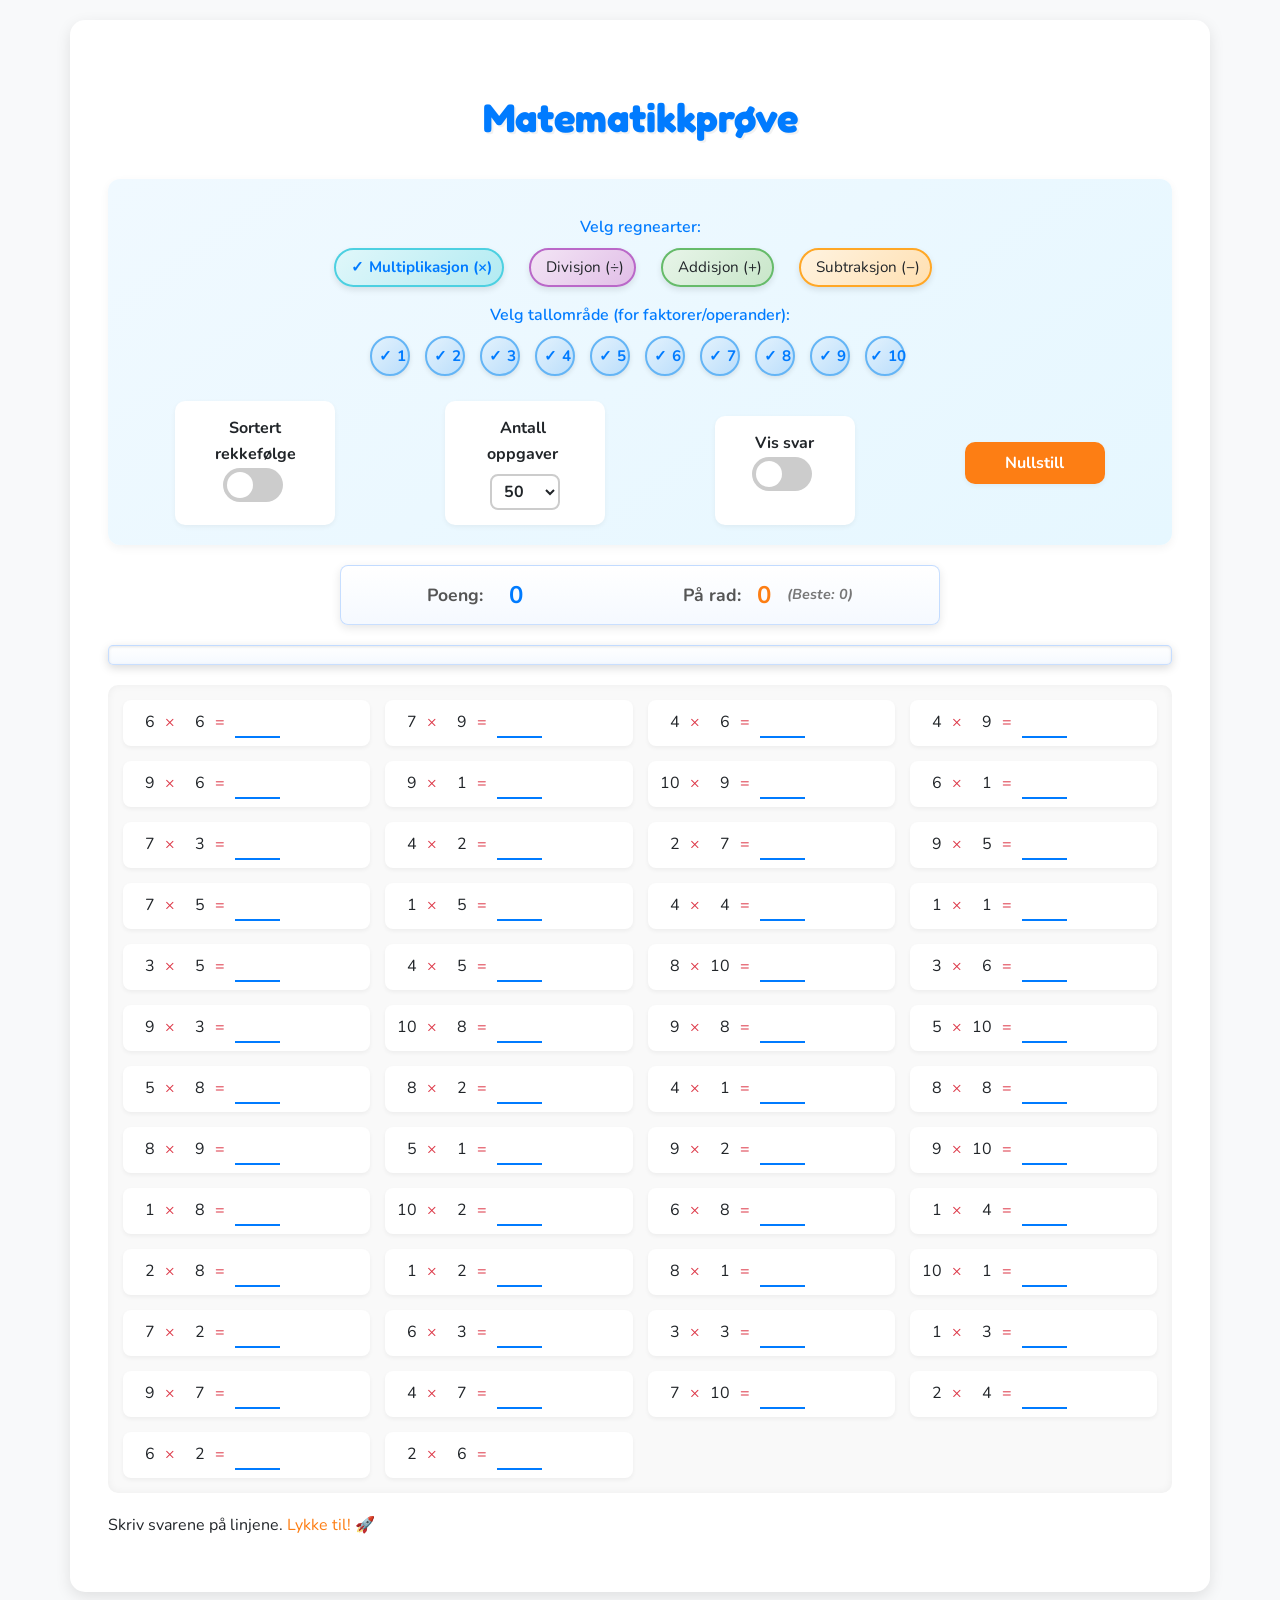
==== commit 32890059: "Added ability to select number of problems to solve" ====
--- a/index.html
+++ b/index.html
@@ -443,6 +443,18 @@
         }
         
         /* Active label color for sorting toggle */
+        .count-select {
+            margin-top: 6px;
+            font-family: inherit;
+            font-size: 1rem;
+            font-weight: 700;
+            padding: 4px 8px;
+            border-radius: 8px;
+            border: 2px solid #ccc;
+            color: var(--text-color);
+            background: white;
+        }
+
         .toggle-label.active {
             color: #2196F3;
         }
@@ -970,6 +982,15 @@
                         <input type="checkbox" id="order-toggle" onchange="onConfigChange(this)">
                         <span class="slider"></span>
                     </label>
+                </div>
+                <div class="toggle-container">
+                    <label class="toggle-label" for="problem-count">Antall oppgaver</label>
+                    <select id="problem-count" class="count-select" onchange="onConfigChange(this)">
+                        <option value="10">10</option>
+                        <option value="25">25</option>
+                        <option value="50" selected>50</option>
+                        <option value="100">100</option>
+                    </select>
                 </div>
                 <div class="toggle-container show-answers">
                     <span class="toggle-label" id="show-answers-label">Vis svar</span>
@@ -1007,7 +1028,8 @@
 
     <script>
         // ===== Configuration =====
-        const TOTAL_PROBLEMS_COUNT = 100; // Total number of problems to generate
+        const PROBLEM_COUNT_OPTIONS = [10, 25, 50, 100];
+        const DEFAULT_PROBLEM_COUNT = 50;     // Used when no valid count is selected
         const SECOND_OPERAND_RANGE = 10;  // Second operand runs 1..10
         const OPERATOR_SYMBOLS = { multiply: '×', divide: '÷', add: '+', subtract: '−' };
         const BASE_POINTS = 10;
@@ -1311,6 +1333,11 @@
             };
         }
 
+        function readProblemCount() {
+            const n = Number($('problem-count').value);
+            return PROBLEM_COUNT_OPTIONS.includes(n) ? n : DEFAULT_PROBLEM_COUNT;
+        }
+
         function displayProblems(problems) {
             const list = $('problems-list');
             list.innerHTML = '';
@@ -1330,7 +1357,7 @@
         /** Generate a fresh test from the current controls. */
         function createMathProblems() {
             const { numbers, operations } = readSelections();
-            const problems = generateDistributedProblems(numbers, operations, TOTAL_PROBLEMS_COUNT);
+            const problems = generateDistributedProblems(numbers, operations, readProblemCount());
 
             state.problems = isSortedOrder() ? sortProblems(problems) : problems;
             displayProblems(state.problems);
@@ -1363,9 +1390,11 @@
         /** Every settings control routes through here: confirm first, revert the control if declined. */
         function onConfigChange(el) {
             if (!confirmDiscardProgress()) {
-                el.checked = !el.checked;
+                if (el.id === 'problem-count') el.value = el.dataset.prev || String(DEFAULT_PROBLEM_COUNT);
+                else el.checked = !el.checked;
                 return;
             }
+            if (el.id === 'problem-count') el.dataset.prev = el.value;
             if (el.id === 'order-toggle') toggleOrder();
             else if (el.id === 'show-results') toggleAnswers();
             else createMathProblems();
@@ -1397,6 +1426,7 @@
                         numbers: checkedValues('a_number'),
                         operations: checkedValues('operation_type'),
                         sorted: isSortedOrder(),
+                        count: readProblemCount(),
                         showResults: $('show-results').checked
                     },
                     problems: state.problems,
@@ -1424,6 +1454,8 @@
             document.querySelectorAll('input[name="a_number"]').forEach(cb => cb.checked = config.numbers.includes(cb.value));
             document.querySelectorAll('input[name="operation_type"]').forEach(cb => cb.checked = config.operations.includes(cb.value));
             $('order-toggle').checked = !!config.sorted;
+            if (PROBLEM_COUNT_OPTIONS.includes(Number(config.count))) $('problem-count').value = String(config.count);
+            $('problem-count').dataset.prev = $('problem-count').value;
             $('show-results').checked = !!config.showResults;
             setToggleStyle('order-toggle', document.querySelector('#order-toggle + .slider'));
             setToggleStyle('show-results', $('show-answers-label'));
@@ -1453,6 +1485,7 @@
         });
 
         window.onload = function() {
+            $('problem-count').dataset.prev = $('problem-count').value;
             setToggleStyle('order-toggle', document.querySelector('#order-toggle + .slider'));
             let restored = false;
             try { restored = restoreSession(); } catch (e) { /* corrupt save */ }
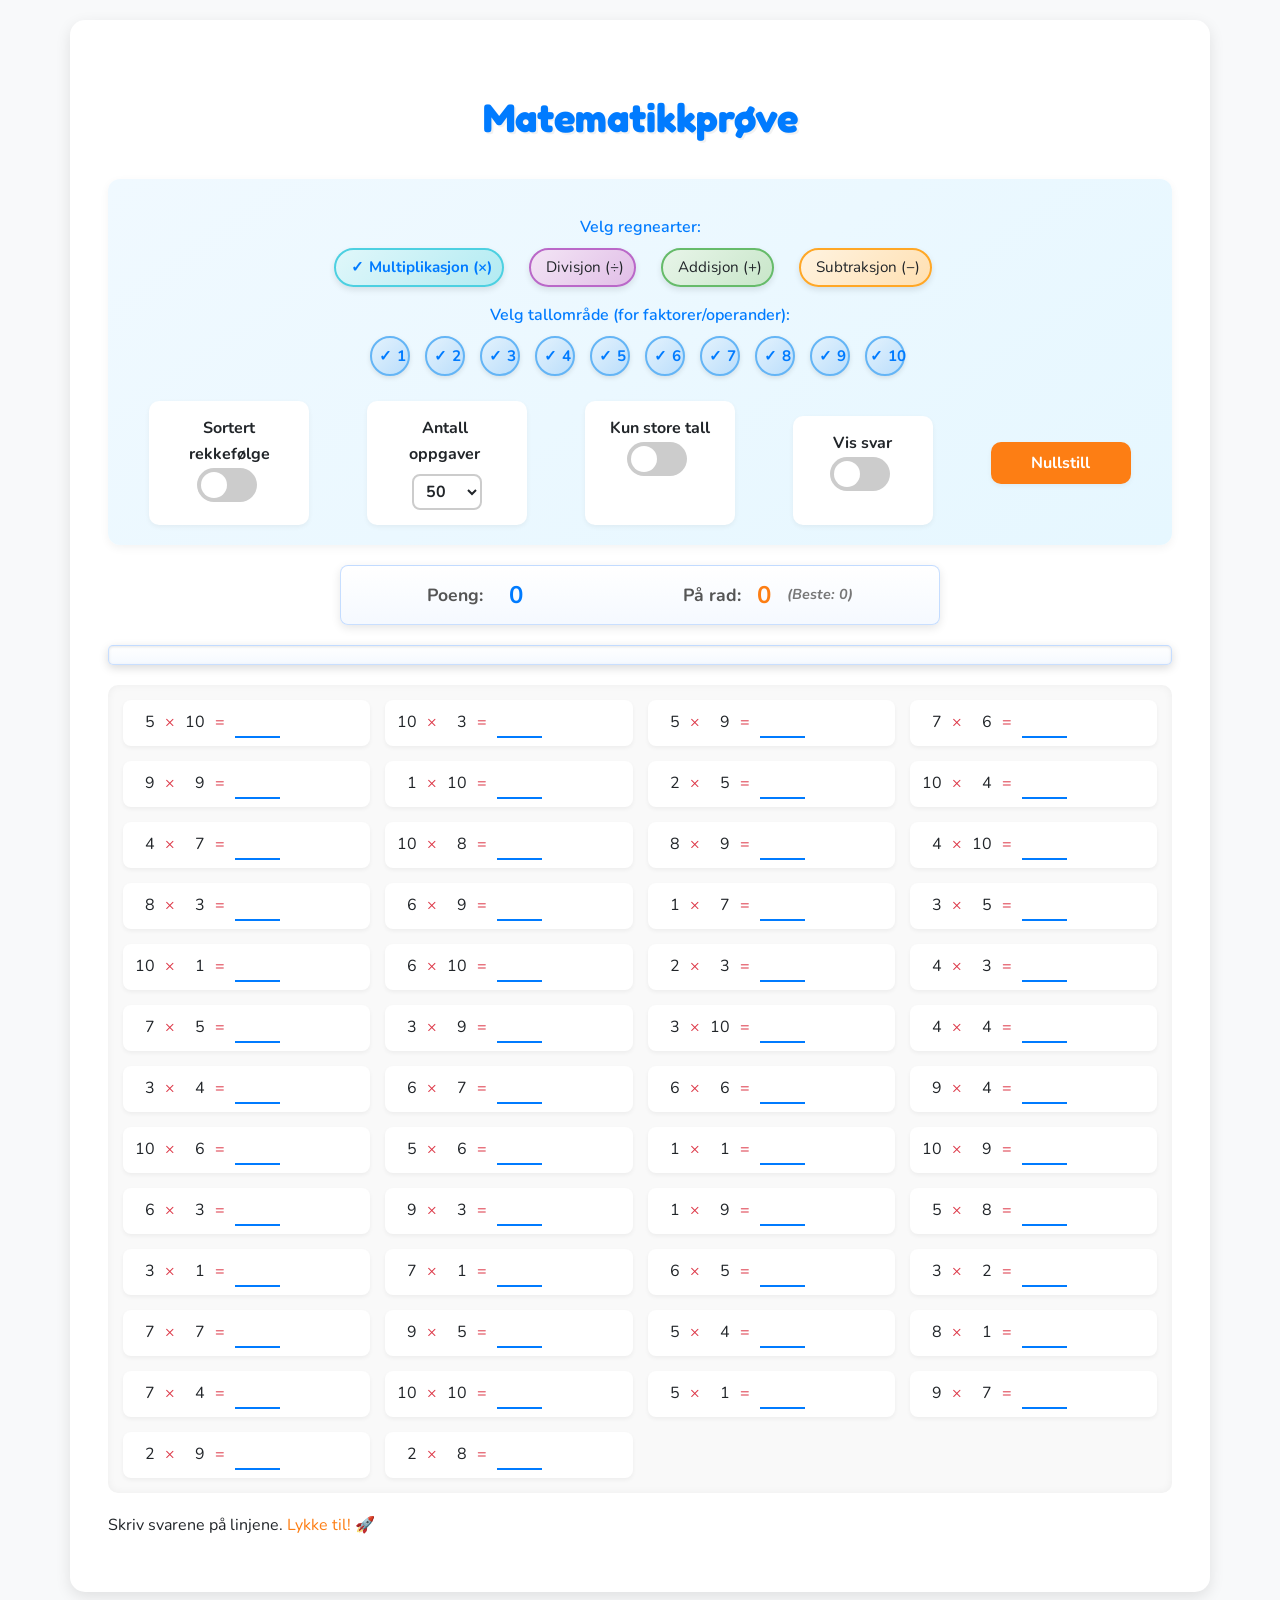
==== commit 2ca263f9: "Add summary modal, pausable per-problem timing, practice mode and large-numbers toggle Port the feat" ====
--- a/index.html
+++ b/index.html
@@ -20,6 +20,11 @@
             --text-color: #212529;         /* Dark Gray */
             --correct-color: #198754;      /* Dark Green (for correct) */
             --incorrect-color: #DC3545;    /* Red (already defined as accent) */
+            --spacing-sm: 10px;
+            --spacing-md: 15px;
+            --spacing-lg: 20px;
+            --radius-md: 10px;
+            --radius-lg: 15px;
         }
         
         /* ============= SCREEN STYLES ============= */
@@ -469,6 +474,17 @@
             margin-top: 15px;
         }
         
+        /* Disabled number buttons (large-numbers mode) */
+        .number-selection label.disabled {
+            background: #ccc;
+            border-color: #999;
+            cursor: not-allowed;
+        }
+
+        .number-selection label.disabled span {
+            color: #555;
+        }
+
         /* Problem layout styles */
         .problems-list {
             display: grid;
@@ -900,6 +916,143 @@
         
         .footer p span {
             color: var(--secondary-color); /* Orange emphasis in footer */
+        }
+        /* Modal Styles */
+        .modal {
+            display: none;
+            position: fixed;
+            z-index: 1000;
+            left: 0;
+            top: 0;
+            width: 100%;
+            height: 100%;
+            background-color: rgba(0, 0, 0, 0.5);
+            align-items: center;
+            justify-content: center;
+        }
+
+        .modal-content {
+            background-color: var(--card-color);
+            margin: auto;
+            padding: var(--spacing-lg);
+            border-radius: var(--radius-lg);
+            box-shadow: 0 5px 15px rgba(0, 0, 0, 0.3);
+            width: 90%;
+            max-width: 500px;
+            position: relative;
+            animation: modalFadeIn 0.3s ease-out;
+        }
+
+        .practice-buttons {
+            display: flex;
+            flex-direction: column;
+            gap: var(--spacing-sm);
+            margin-top: var(--spacing-md);
+        }
+
+        .practice-button {
+            background-color: var(--secondary-color);
+            color: white;
+            border: none;
+            border-radius: var(--radius-md);
+            padding: var(--spacing-sm) var(--spacing-md);
+            font-size: 1rem;
+            cursor: pointer;
+            transition: background-color 0.2s, transform 0.2s;
+        }
+
+        .practice-button:hover {
+            background-color: #e67300;
+            transform: translateY(-2px);
+        }
+
+        @keyframes modalFadeIn {
+            from {
+                opacity: 0;
+                transform: translateY(-20px);
+            }
+            to {
+                opacity: 1;
+                transform: translateY(0);
+            }
+        }
+
+        .close-button {
+            position: absolute;
+            top: var(--spacing-sm);
+            right: var(--spacing-md);
+            font-size: 1.5rem;
+            font-weight: bold;
+            color: var(--text-color);
+            cursor: pointer;
+        }
+
+        .close-button:hover {
+            color: var(--accent-color);
+        }
+
+        .modal h2 {
+            text-align: center;
+            color: var(--primary-color);
+            margin-top: 0;
+            margin-bottom: var(--spacing-lg);
+            font-family: 'Fredoka One', cursive;
+        }
+
+        .summary-stats {
+            display: flex;
+            flex-direction: column;
+            gap: var(--spacing-md);
+            margin-bottom: var(--spacing-lg);
+        }
+
+        .summary-item {
+            display: flex;
+            justify-content: space-between;
+            align-items: center;
+            padding: var(--spacing-sm) var(--spacing-md);
+            background-color: var(--background-color);
+            border-radius: var(--radius-md);
+        }
+
+        .summary-label {
+            font-weight: bold;
+            color: var(--text-color);
+        }
+
+        .summary-value {
+            font-weight: bold;
+            color: var(--primary-color);
+            font-size: 1.1rem;
+        }
+
+        .restart-button {
+            display: block;
+            width: 100%;
+            padding: var(--spacing-md);
+            background-color: var(--secondary-color);
+            color: white;
+            border: none;
+            border-radius: var(--radius-md);
+            font-family: 'Nunito', sans-serif;
+            font-weight: bold;
+            font-size: 1rem;
+            cursor: pointer;
+            transition: background-color 0.2s;
+        }
+
+        .restart-button:hover {
+            background-color: #e06c00;
+        }
+
+        .practice-button:disabled {
+            opacity: 0.5;
+            cursor: not-allowed;
+            transform: none;
+        }
+
+        @media print {
+            .modal { display: none !important; }
         }
     </style>
 </head>
@@ -992,6 +1145,13 @@
                         <option value="100">100</option>
                     </select>
                 </div>
+                <div class="toggle-container">
+                    <span class="toggle-label" id="large-numbers-label">Kun store tall</span>
+                    <label class="toggle-switch">
+                        <input type="checkbox" id="large-numbers-toggle" onchange="onConfigChange(this)">
+                        <span class="slider"></span>
+                    </label>
+                </div>
                 <div class="toggle-container show-answers">
                     <span class="toggle-label" id="show-answers-label">Vis svar</span>
                     <label class="toggle-switch">
@@ -1024,6 +1184,36 @@
         <div class="footer">
             <p>Skriv svarene på linjene. <span style="color: var(--secondary-color);">Lykke til! 🚀</span></p>
         </div>
+
+        <!-- Summary Modal -->
+        <div id="summary-modal" class="modal no-print">
+            <div class="modal-content">
+                <span class="close-button" id="summary-close">&times;</span>
+                <h2>Oppsummering</h2>
+                <div class="summary-stats">
+                    <div class="summary-item">
+                        <span class="summary-label">Total poengsum:</span>
+                        <span id="summary-points" class="summary-value">0</span>
+                    </div>
+                    <div class="summary-item">
+                        <span class="summary-label">Tid brukt:</span>
+                        <span id="summary-time" class="summary-value">0 sekunder</span>
+                    </div>
+                    <div class="summary-item">
+                        <span class="summary-label">Riktige svar:</span>
+                        <span id="summary-correct" class="summary-value">0 av 0</span>
+                    </div>
+                    <div class="summary-item">
+                        <span class="summary-label">Høyeste streak:</span>
+                        <span id="summary-streak" class="summary-value">0</span>
+                    </div>
+                </div>
+                <div class="practice-buttons">
+                    <button type="button" id="restart-button" class="restart-button">Prøv igjen</button>
+                    <button type="button" id="practice-button" class="practice-button">Bli enda bedre! 💪</button>
+                </div>
+            </div>
+        </div>
     </div>
 
     <script>
@@ -1031,6 +1221,7 @@
         const PROBLEM_COUNT_OPTIONS = [10, 25, 50, 100];
         const DEFAULT_PROBLEM_COUNT = 50;     // Used when no valid count is selected
         const SECOND_OPERAND_RANGE = 10;  // Second operand runs 1..10
+        const LARGE_NUMBER_MIN = 5;       // "Kun store tall": both operands must be at least this
         const OPERATOR_SYMBOLS = { multiply: '×', divide: '÷', add: '+', subtract: '−' };
         const BASE_POINTS = 10;
         const STREAK_BONUS_INTERVAL = 5; // +1 point multiplier every 5 correct answers in a row
@@ -1045,11 +1236,41 @@
             points: 0,
             streak: 0,
             highestStreak: 0,
-            columns: 0                  // column count used for the last sorted layout
+            columns: 0,                 // column count used for the last sorted layout
+            startedAt: null,            // active-clock time of the first focus in this test
+            finishedAt: null,           // active-clock time when the last problem was answered
+            questionStart: {},          // problem rank -> active-clock time of its first focus
+            questionTimes: {},          // problem rank -> ms spent before its first answer
+            incorrect: new Set()        // ranks whose current answer is wrong
         };
 
         // ===== DOM helpers =====
         const $ = id => document.getElementById(id);
+
+        // ===== Active clock =====
+        // Does not advance while the page is hidden (screen off, tab/app switched) or the
+        // window is unfocused, so such gaps are never counted as time spent on a problem.
+        // Uses Date.now() (not performance.now(), which may stop during device sleep).
+        let pausedTotal = 0; // ms spent paused so far
+        let pausedAt = null; // Date.now() when the current pause began, else null
+
+        function activeNow() {
+            const now = Date.now();
+            return now - pausedTotal - (pausedAt !== null ? now - pausedAt : 0);
+        }
+
+        function syncClock() {
+            const active = document.visibilityState === 'visible' && document.hasFocus();
+            if (!active && pausedAt === null) {
+                pausedAt = Date.now();
+            } else if (active && pausedAt !== null) {
+                pausedTotal += Date.now() - pausedAt;
+                pausedAt = null;
+            }
+        }
+        ['visibilitychange', 'blur', 'focus', 'pagehide', 'pageshow']
+            .forEach(ev => window.addEventListener(ev, syncClock));
+        syncClock();
 
         // ===== Problem model (no markup here) =====
         function shuffleArray(array) {
@@ -1078,12 +1299,14 @@
         }
 
         /** All unique problems for one operation and the selected numbers. */
-        function buildProblemPool(operation, selectedNumbers) {
+        function buildProblemPool(operation, selectedNumbers, largeNumbersOnly) {
             const pool = [];
             for (const n of selectedNumbers) {
                 for (let j = 1; j <= SECOND_OPERAND_RANGE; j++) {
                     const problem = buildProblem(operation, n, j);
-                    if (problem) pool.push(problem);
+                    if (!problem) continue;
+                    if (largeNumbersOnly && (problem.a < LARGE_NUMBER_MIN || problem.b < LARGE_NUMBER_MIN)) continue;
+                    pool.push(problem);
                 }
             }
             return pool;
@@ -1106,11 +1329,11 @@
         }
 
         /** Generate `totalCount` problems spread evenly over the operations, in random order. */
-        function generateDistributedProblems(selectedNumbers, selectedOperations, totalCount) {
+        function generateDistributedProblems(selectedNumbers, selectedOperations, totalCount, largeNumbersOnly) {
             const counts = splitEvenly(totalCount, selectedOperations.length);
             const problems = [];
             selectedOperations.forEach((operation, i) => {
-                const pool = buildProblemPool(operation, selectedNumbers);
+                const pool = buildProblemPool(operation, selectedNumbers, largeNumbersOnly);
                 if (pool.length > 0) problems.push(...pickProblems(pool, counts[i]));
             });
             return shuffleArray(problems);
@@ -1160,6 +1383,38 @@
             nodes.forEach(node => list.appendChild(node));
         }
 
+        // ===== Practice analysis (pure data, no DOM) =====
+        /** Ranks whose time exceeds mean + 0.5 standard deviation of all recorded times. */
+        function findSlowRanks(timesByRank) {
+            const entries = Object.entries(timesByRank);
+            if (entries.length === 0) return [];
+            const times = entries.map(([, ms]) => ms);
+            const mean = times.reduce((sum, t) => sum + t, 0) / times.length;
+            const variance = times.reduce((sum, t) => sum + (t - mean) ** 2, 0) / times.length;
+            const threshold = mean + 0.5 * Math.sqrt(variance);
+            return entries.filter(([, ms]) => ms > threshold).map(([rank]) => Number(rank));
+        }
+
+        /** Ranks the user struggled with: answered wrong, or took unusually long. */
+        function findStruggledRanks() {
+            return Array.from(new Set([...state.incorrect, ...findSlowRanks(state.questionTimes)]))
+                .filter(rank => rank < state.problems.length);
+        }
+
+        /** Repeat the given problems until there are `count` of them. */
+        function buildPracticeSet(problems, ranks, count) {
+            const picked = ranks.map(rank => problems[rank]);
+            return Array.from({ length: count }, (_, i) => picked[i % picked.length]);
+        }
+
+        function formatDuration(ms) {
+            const minutes = Math.floor(ms / 60000);
+            const seconds = Math.floor((ms % 60000) / 1000);
+            if (minutes === 0) return `${seconds} sekunder`;
+            if (seconds === 0) return `${minutes} minutter`;
+            return `${minutes} minutter og ${seconds} sekunder`;
+        }
+
         // ===== Rendering =====
         function formatEquation(problem) {
             return `<span class="number-part">${problem.a}</span>` +
@@ -1207,7 +1462,28 @@
         }
 
         // ===== Game state =====
+        function resetTiming() {
+            state.startedAt = null;
+            state.finishedAt = null;
+            state.questionStart = {};
+            state.questionTimes = {};
+            state.incorrect.clear();
+        }
+
+        /** Start the clock for a problem the first time the user focuses it. */
+        function startQuestionTimer(rank) {
+            if (state.startedAt === null) state.startedAt = activeNow();
+            if (state.questionStart[rank] === undefined) state.questionStart[rank] = activeNow();
+        }
+
+        /** Record how long a problem took, the first time it gets an answer. */
+        function recordQuestionTime(rank) {
+            if (state.questionStart[rank] === undefined || state.questionTimes[rank] !== undefined) return;
+            state.questionTimes[rank] = activeNow() - state.questionStart[rank];
+        }
+
         function resetGameState() {
+            resetTiming();
             state.points = 0;
             state.streak = 0;
             state.highestStreak = 0;
@@ -1220,6 +1496,13 @@
             if (state.answeredIndices.has(index)) return;
             state.answeredIndices.add(index);
             renderProgress();
+            if (state.answeredIndices.size === state.totalProblems) {
+                if (state.startedAt === null) state.startedAt = activeNow();
+                state.finishedAt = activeNow();
+                saveSession();
+                showSummary();
+                return;
+            }
             saveSession();
         }
 
@@ -1244,8 +1527,10 @@
 
         // ===== Answer checking =====
         function checkAnswer(input, feedback) {
+            const rank = Number(input.dataset.rank);
             const value = input.value.trim();
             if (value !== input.value && /^\d+$/.test(value)) input.value = value;
+            if (value !== '') recordQuestionTime(rank);
 
             if (value === '') {
                 setInputState(input, feedback, 'idle');
@@ -1254,9 +1539,11 @@
             } else if (parseInt(value, 10) === parseInt(input.dataset.correct, 10)) {
                 const wasSolved = input.dataset.solved === '1';
                 setInputState(input, feedback, 'correct');
+                state.incorrect.delete(rank);
                 if (!wasSolved) awardCorrectAnswer(); // points only the first time
             } else {
                 setInputState(input, feedback, 'incorrect');
+                state.incorrect.add(rank);
                 breakStreak();
             }
             saveSession();
@@ -1270,6 +1557,7 @@
             input.id = `answer-${rank}`;
             input.className = 'answer-input';
             input.dataset.correct = problem.result;
+            input.dataset.rank = rank;
             input.tabIndex = rank + 1;
             input.maxLength = 3;
             input.inputMode = 'numeric';
@@ -1287,6 +1575,11 @@
                     const next = $(`answer-${rank + 1}`);
                     if (next) next.focus();
                 }
+            });
+
+            // Time each problem from the moment it is first focused
+            input.addEventListener('focus', () => {
+                if (!input.readOnly) startQuestionTimer(rank);
             });
 
             // Persist half-typed answers too
@@ -1323,14 +1616,30 @@
             const read = (name, fallback) => {
                 let boxes = Array.from(document.querySelectorAll(`input[name="${name}"]`));
                 if (!boxes.some(cb => cb.checked)) {
-                    boxes.forEach(cb => cb.checked = fallback(cb));
+                    boxes.forEach(cb => cb.checked = !cb.disabled && fallback(cb));
                 }
                 return boxes.filter(cb => cb.checked).map(cb => cb.value);
             };
             return {
-                numbers: read('a_number', () => true).map(Number),            // default: 1-10
+                numbers: read('a_number', () => true).map(Number),            // default: 1-10 (5-10 in large-numbers mode)
                 operations: read('operation_type', cb => cb.value === 'multiply') // default: multiply
             };
+        }
+
+        function isLargeNumbersOnly() {
+            return $('large-numbers-toggle').checked;
+        }
+
+        /** Style the toggle and disable (and untick) the number buttons below LARGE_NUMBER_MIN. */
+        function renderLargeNumbers() {
+            const large = isLargeNumbersOnly();
+            setToggleStyle('large-numbers-toggle', $('large-numbers-label'));
+            document.querySelectorAll('input[name="a_number"]').forEach(cb => {
+                if (Number(cb.value) >= LARGE_NUMBER_MIN) return;
+                cb.disabled = large;
+                if (large) cb.checked = false;
+                cb.parentElement.classList.toggle('disabled', large);
+            });
         }
 
         function readProblemCount() {
@@ -1354,15 +1663,48 @@
             layoutProblems();
         }
 
+        /** Start a test with the given problems (sorted if that toggle is on). */
+        function startTest(problems) {
+            state.problems = isSortedOrder() ? sortProblems(problems) : problems;
+            displayProblems(state.problems);
+            setAnswersVisible($('show-results').checked); // also resets score/progress/timing
+            saveSession();
+        }
+
         /** Generate a fresh test from the current controls. */
         function createMathProblems() {
             const { numbers, operations } = readSelections();
-            const problems = generateDistributedProblems(numbers, operations, readProblemCount());
-
-            state.problems = isSortedOrder() ? sortProblems(problems) : problems;
-            displayProblems(state.problems);
-            setAnswersVisible($('show-results').checked); // also resets score/progress
-            saveSession();
+            startTest(generateDistributedProblems(numbers, operations, readProblemCount(), isLargeNumbersOnly()));
+        }
+
+        // ===== Summary =====
+        function closeSummary() {
+            $('summary-modal').style.display = 'none';
+        }
+
+        function showSummary() {
+            const solved = document.querySelectorAll('.answer-input[data-solved="1"]').length;
+            $('summary-points').textContent = state.points;
+            $('summary-time').textContent = formatDuration(state.finishedAt - state.startedAt);
+            $('summary-correct').textContent = `${solved} av ${state.totalProblems}`;
+            $('summary-streak').textContent = state.highestStreak;
+            $('practice-button').disabled = findStruggledRanks().length === 0;
+            $('summary-modal').style.display = 'flex';
+        }
+
+        /** "Prøv igjen": the same problems once more. */
+        function restartTest() {
+            closeSummary();
+            startTest(state.problems);
+        }
+
+        /** "Bli enda bedre! 💪": a test built from the problems the user struggled with. */
+        function practiceStruggled() {
+            const ranks = findStruggledRanks();
+            if (ranks.length === 0) return;
+            const practiceSet = buildPracticeSet(state.problems, ranks, state.problems.length);
+            closeSummary();
+            startTest(practiceSet);
         }
 
         function toggleAnswers() {
@@ -1395,7 +1737,8 @@
                 return;
             }
             if (el.id === 'problem-count') el.dataset.prev = el.value;
-            if (el.id === 'order-toggle') toggleOrder();
+            if (el.id === 'large-numbers-toggle') { renderLargeNumbers(); createMathProblems(); }
+            else if (el.id === 'order-toggle') toggleOrder();
             else if (el.id === 'show-results') toggleAnswers();
             else createMathProblems();
         }
@@ -1426,6 +1769,7 @@
                         numbers: checkedValues('a_number'),
                         operations: checkedValues('operation_type'),
                         sorted: isSortedOrder(),
+                        largeNumbers: isLargeNumbersOnly(),
                         count: readProblemCount(),
                         showResults: $('show-results').checked
                     },
@@ -1436,9 +1780,27 @@
                         streak: state.streak,
                         highestStreak: state.highestStreak,
                         answered: Array.from(state.answeredIndices)
+                    },
+                    timing: {
+                        elapsed: state.startedAt === null ? null : (state.finishedAt ?? activeNow()) - state.startedAt,
+                        finished: state.finishedAt !== null,
+                        times: state.questionTimes,
+                        incorrect: Array.from(state.incorrect)
                     }
                 }));
             } catch (e) { /* storage unavailable: app still works, just without persistence */ }
+        }
+
+        function restoreTiming(timing) {
+            resetTiming();
+            if (!timing) return; // saved before timing existed
+            const now = activeNow();
+            if (typeof timing.elapsed === 'number') {
+                state.startedAt = now - timing.elapsed;
+                if (timing.finished) state.finishedAt = now;
+            }
+            state.questionTimes = timing.times || {};
+            state.incorrect = new Set(timing.incorrect || []);
         }
 
         /** Rebuild the saved test. Returns false if there is nothing valid to restore. */
@@ -1454,6 +1816,8 @@
             document.querySelectorAll('input[name="a_number"]').forEach(cb => cb.checked = config.numbers.includes(cb.value));
             document.querySelectorAll('input[name="operation_type"]').forEach(cb => cb.checked = config.operations.includes(cb.value));
             $('order-toggle').checked = !!config.sorted;
+            $('large-numbers-toggle').checked = !!config.largeNumbers;
+            renderLargeNumbers();
             if (PROBLEM_COUNT_OPTIONS.includes(Number(config.count))) $('problem-count').value = String(config.count);
             $('problem-count').dataset.prev = $('problem-count').value;
             $('show-results').checked = !!config.showResults;
@@ -1474,6 +1838,7 @@
             state.streak = game.streak;
             state.highestStreak = game.highestStreak;
             state.answeredIndices = new Set(game.answered);
+            restoreTiming(saved.timing);
             renderScore();
             renderProgress();
             setGameVisible(!config.showResults);
@@ -1485,8 +1850,12 @@
         });
 
         window.onload = function() {
+            $('summary-close').addEventListener('click', closeSummary);
+            $('restart-button').addEventListener('click', restartTest);
+            $('practice-button').addEventListener('click', practiceStruggled);
             $('problem-count').dataset.prev = $('problem-count').value;
             setToggleStyle('order-toggle', document.querySelector('#order-toggle + .slider'));
+            renderLargeNumbers();
             let restored = false;
             try { restored = restoreSession(); } catch (e) { /* corrupt save */ }
             if (!restored) createMathProblems();
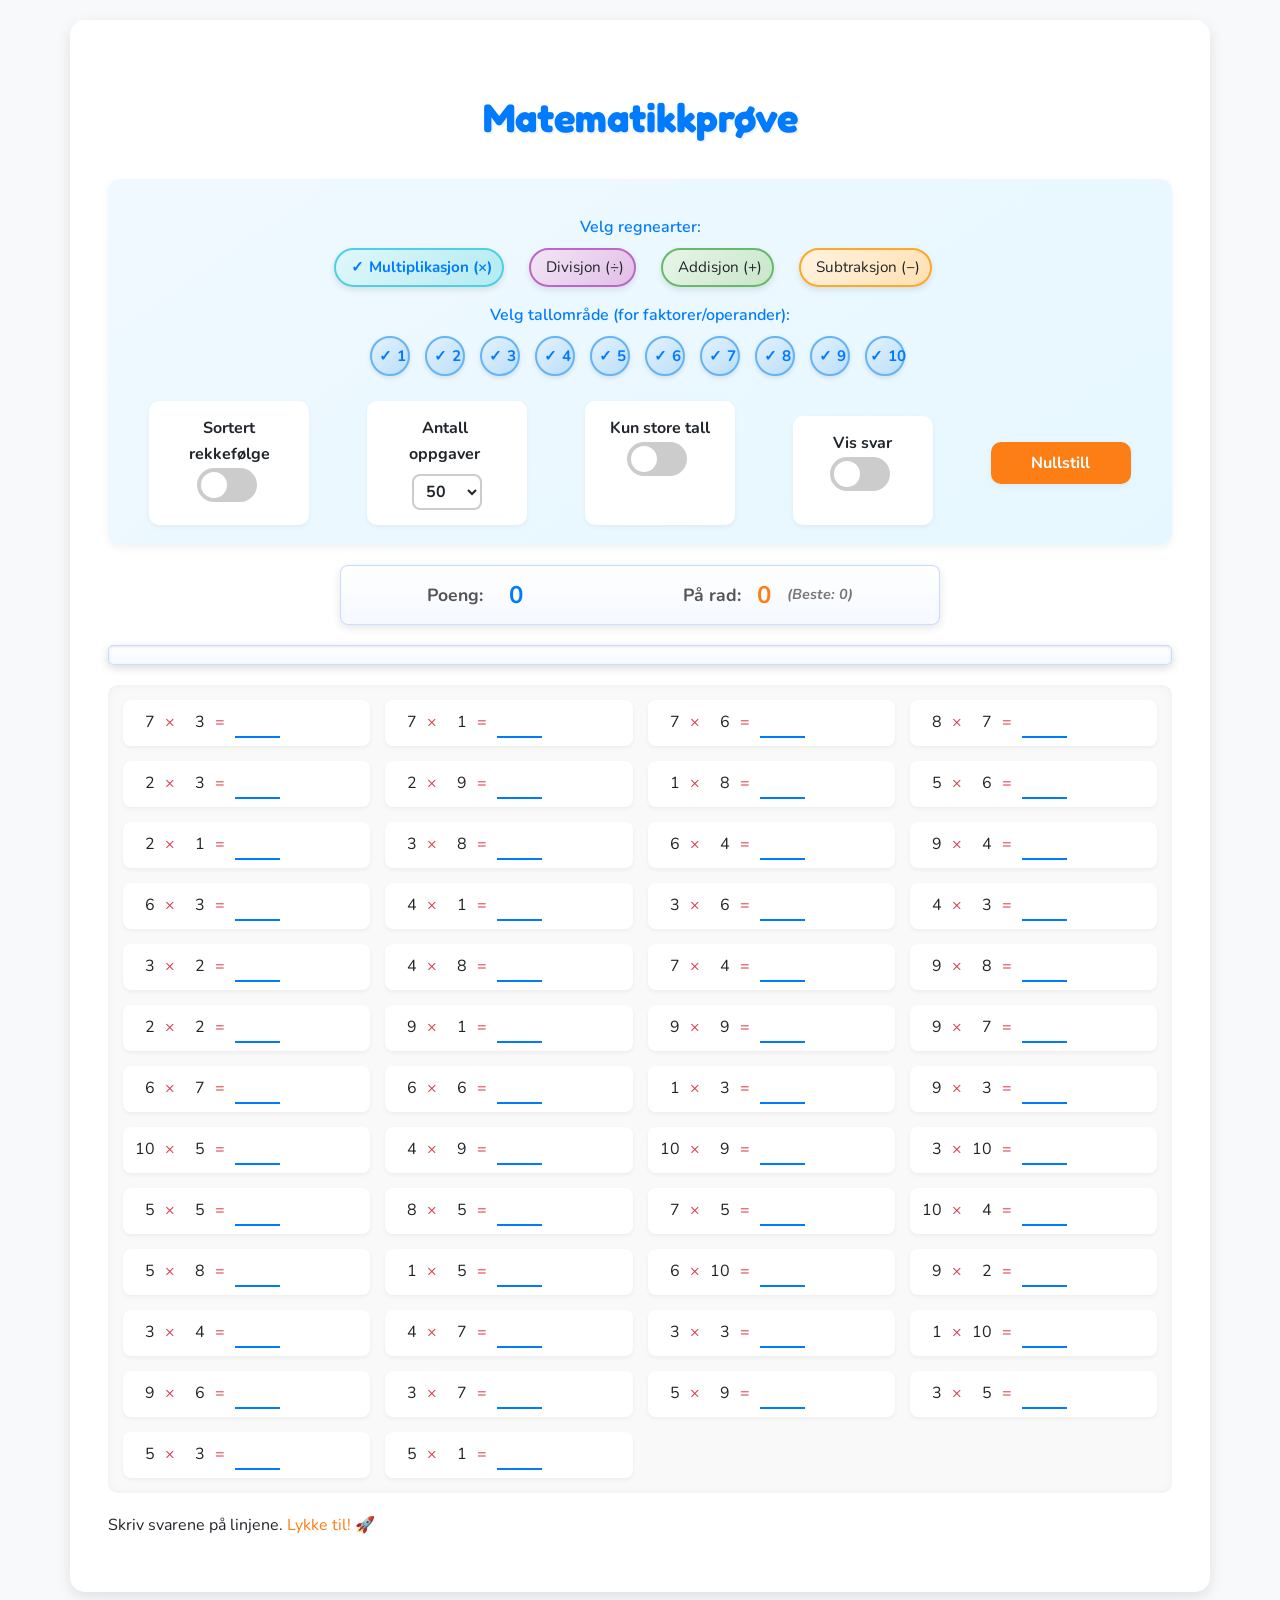
==== commit d2daed47: "Handle outlier times and idle time in problem timing - Pause the active clock after 60 s without inp" ====
--- a/index.html
+++ b/index.html
@@ -1224,6 +1224,8 @@
         const LARGE_NUMBER_MIN = 5;       // "Kun store tall": both operands must be at least this
         const OPERATOR_SYMBOLS = { multiply: '×', divide: '÷', add: '+', subtract: '−' };
         const BASE_POINTS = 10;
+        const IDLE_MS = 60000;           // no input for this long pauses the clock
+        const MAX_QUESTION_MS = 30000;   // a single problem never counts for more than this
         const STREAK_BONUS_INTERVAL = 5; // +1 point multiplier every 5 correct answers in a row
         const STORAGE_KEY = 'gangetabellen.v1';
         const CONFIRM_MESSAGE = 'Dette fjerner svarene og poengene dine. Vil du fortsette?';
@@ -1248,28 +1250,52 @@
         const $ = id => document.getElementById(id);
 
         // ===== Active clock =====
-        // Does not advance while the page is hidden (screen off, tab/app switched) or the
-        // window is unfocused, so such gaps are never counted as time spent on a problem.
-        // Uses Date.now() (not performance.now(), which may stop during device sleep).
-        let pausedTotal = 0; // ms spent paused so far
-        let pausedAt = null; // Date.now() when the current pause began, else null
+        // Does not advance while the page is hidden (screen off, tab/app switched), the
+        // window is unfocused, or the user has been idle for IDLE_MS, so such gaps are never
+        // counted as time spent on a problem. Uses Date.now() (not performance.now(), which
+        // may stop during device sleep).
+        let pausedTotal = 0;             // ms of settled pauses so far
+        let pausedAt = null;             // Date.now() when the page became hidden/unfocused, else null
+        let lastActivity = Date.now();   // last user input (or the page becoming visible again)
+
+        /** Start of the pause in progress (hidden, unfocused or idle), or null while active. */
+        function pauseStart(now) {
+            const idleStart = lastActivity + IDLE_MS;
+            if (pausedAt !== null) return Math.min(pausedAt, idleStart);
+            return now > idleStart ? idleStart : null;
+        }
 
         function activeNow() {
             const now = Date.now();
-            return now - pausedTotal - (pausedAt !== null ? now - pausedAt : 0);
+            const start = pauseStart(now);
+            return now - pausedTotal - (start !== null ? now - start : 0);
+        }
+
+        /** Call on any user input: ends an idle pause (the first IDLE_MS of idling still counts). */
+        function noteActivity() {
+            const now = Date.now();
+            if (pausedAt === null) {
+                const start = pauseStart(now);
+                if (start !== null) pausedTotal += now - start;
+                lastActivity = now;
+            }
         }
 
         function syncClock() {
+            const now = Date.now();
             const active = document.visibilityState === 'visible' && document.hasFocus();
             if (!active && pausedAt === null) {
-                pausedAt = Date.now();
+                pausedAt = now;
             } else if (active && pausedAt !== null) {
-                pausedTotal += Date.now() - pausedAt;
+                pausedTotal += now - pauseStart(now);
                 pausedAt = null;
+                lastActivity = now; // coming back counts as being present
             }
         }
         ['visibilitychange', 'blur', 'focus', 'pagehide', 'pageshow']
             .forEach(ev => window.addEventListener(ev, syncClock));
+        ['keydown', 'input', 'pointerdown', 'touchstart', 'focusin']
+            .forEach(ev => document.addEventListener(ev, noteActivity, true));
         syncClock();
 
         // ===== Problem model (no markup here) =====
@@ -1384,14 +1410,24 @@
         }
 
         // ===== Practice analysis (pure data, no DOM) =====
-        /** Ranks whose time exceeds mean + 0.5 standard deviation of all recorded times. */
+        function median(values) {
+            const sorted = [...values].sort((x, y) => x - y);
+            const mid = sorted.length >> 1;
+            return sorted.length % 2 ? sorted[mid] : (sorted[mid - 1] + sorted[mid]) / 2;
+        }
+
+        /**
+         * Ranks whose time is well above the typical time. Uses the median and the median
+         * absolute deviation (MAD) rather than mean and standard deviation, so a few extreme
+         * times cannot inflate the threshold and hide the genuinely slow problems.
+         */
         function findSlowRanks(timesByRank) {
             const entries = Object.entries(timesByRank);
             if (entries.length === 0) return [];
             const times = entries.map(([, ms]) => ms);
-            const mean = times.reduce((sum, t) => sum + t, 0) / times.length;
-            const variance = times.reduce((sum, t) => sum + (t - mean) ** 2, 0) / times.length;
-            const threshold = mean + 0.5 * Math.sqrt(variance);
+            const typical = median(times);
+            const spread = 1.4826 * median(times.map(t => Math.abs(t - typical))); // ≈ std dev for normal data
+            const threshold = typical + 0.5 * spread;
             return entries.filter(([, ms]) => ms > threshold).map(([rank]) => Number(rank));
         }
 
@@ -1476,10 +1512,10 @@
             if (state.questionStart[rank] === undefined) state.questionStart[rank] = activeNow();
         }
 
-        /** Record how long a problem took, the first time it gets an answer. */
+        /** Record how long a problem took (capped at MAX_QUESTION_MS), the first time it gets an answer. */
         function recordQuestionTime(rank) {
             if (state.questionStart[rank] === undefined || state.questionTimes[rank] !== undefined) return;
-            state.questionTimes[rank] = activeNow() - state.questionStart[rank];
+            state.questionTimes[rank] = Math.min(activeNow() - state.questionStart[rank], MAX_QUESTION_MS);
         }
 
         function resetGameState() {
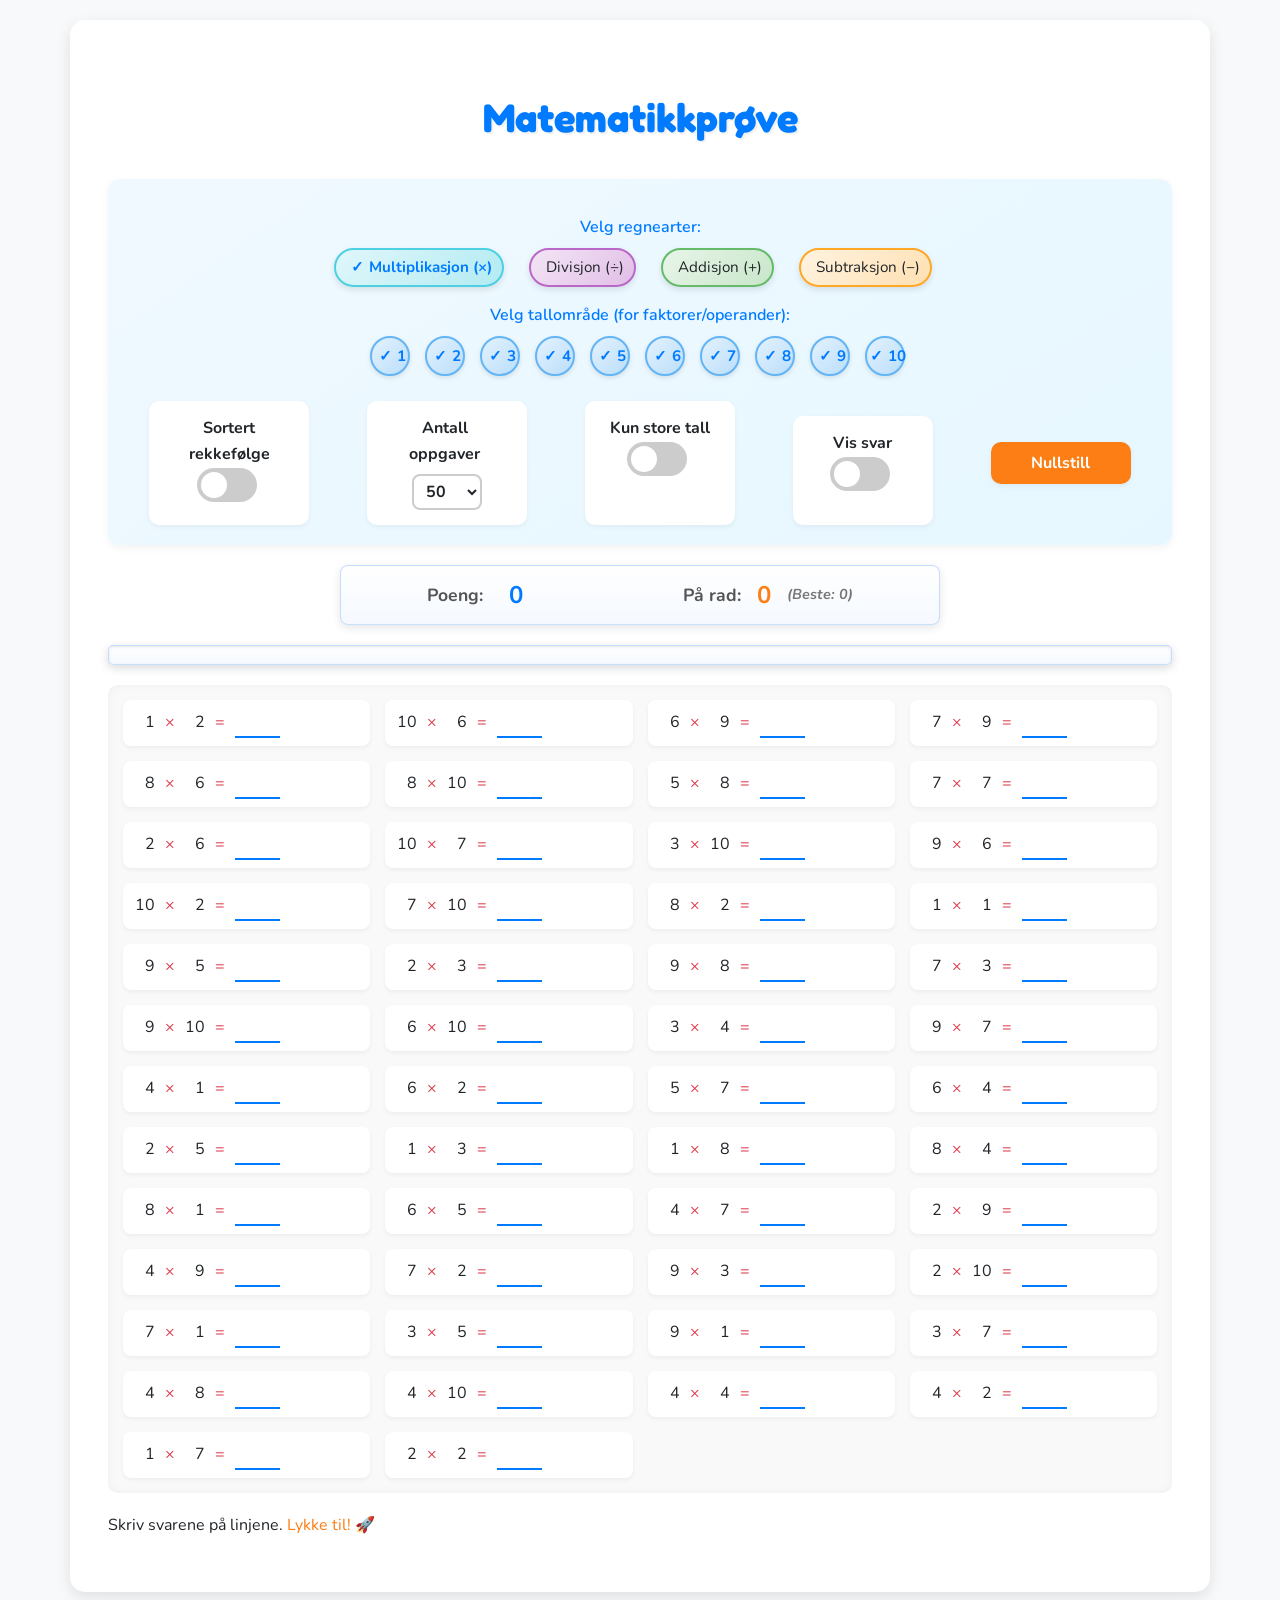
==== commit 394acf88: "refactored into multiple files" ====
--- a/index.html
+++ b/index.html
@@ -8,1053 +8,7 @@
     <link rel="preconnect" href="https://fonts.googleapis.com">
     <link rel="preconnect" href="https://fonts.gstatic.com" crossorigin>
     <link href="https://fonts.googleapis.com/css2?family=Nunito:wght@400;600;700&family=Fredoka+One&display=swap" rel="stylesheet">
-    <style>
-        /* Common variables - Colorblind-Friendly & Engaging Palette */
-        :root {
-            --primary-color: #007BFF;      /* Vibrant Blue */
-            --secondary-color: #FD7E14;    /* Bright Orange */
-            --accent-color: #DC3545;       /* Red (for incorrect) */
-            --accent-color-2: #FFC107;     /* Amber (for focus/highlight) */
-            --background-color: #F8F9FA;   /* Light Gray */
-            --card-color: #FFFFFF;         /* White */
-            --text-color: #212529;         /* Dark Gray */
-            --correct-color: #198754;      /* Dark Green (for correct) */
-            --incorrect-color: #DC3545;    /* Red (already defined as accent) */
-            --spacing-sm: 10px;
-            --spacing-md: 15px;
-            --spacing-lg: 20px;
-            --radius-md: 10px;
-            --radius-lg: 15px;
-        }
-        
-        /* ============= SCREEN STYLES ============= */
-        /* These styles apply only to screen viewing (not printing) */
-        @media screen {
-            html, body {
-                width: 100%;
-                max-width: 100vw;
-            }
-            
-            body {
-                font-family: 'Nunito', sans-serif;
-                margin: 0;
-                padding: 10px;
-                background-color: var(--background-color);
-                color: var(--text-color);
-                line-height: 1.6;
-                box-sizing: border-box;
-            }
-            
-            *, *:before, *:after {
-                box-sizing: inherit; /* Ensure all elements include padding in width calculations */
-            }
-            
-            .container {
-                width: 100%;
-                max-width: 100%; /* Allow container to shrink with viewport */
-                min-height: auto; /* Allow container to adjust based on content */
-                height: auto; /* Allow container to grow with content */
-                margin: 0 auto;
-                padding: 15px;
-                position: relative;
-                background-color: var(--card-color);
-                border-radius: 15px;
-                box-shadow: 0 5px 15px rgba(0, 0, 0, 0.1);
-            }
-            
-            /* Responsive padding adjustments */
-            @media (min-width: 768px) {
-                body {
-                    padding: 20px;
-                }
-                
-                .container {
-                    padding: 20px;
-                    max-width: 95%;
-                }
-            }
-            
-            @media (min-width: 992px) {
-                .container {
-                    padding: 10mm;
-                    max-width: 90%;
-                }
-            }
-            
-            @media (min-width: 1200px) {
-                .container {
-                    max-width: 1140px;
-                }
-            }
-        }
-        
-        h1 {
-            font-family: 'Fredoka One', cursive;
-            text-align: center;
-            margin-bottom: 15px;
-            font-size: 1.8rem;
-            color: var(--primary-color);
-            text-shadow: 2px 2px 0px rgba(0, 0, 0, 0.05);
-        }
-        
-        /* Responsive heading */
-        @media (min-width: 576px) {
-            h1 {
-                font-size: 2.2rem;
-                margin-bottom: 20px;
-            }
-        }
-        
-        @media (min-width: 768px) {
-            h1 {
-                font-size: 2.5rem;
-                margin-bottom: 8mm;
-            }
-        }
-        
-        /* ============= SHARED STYLES ============= */
-        /* Styles that apply to both screen and print */
-        
-        /* Problems grid layout */
-        .problems-list {
-            display: grid;
-            grid-template-columns: repeat(2, 1fr); /* Default to 1 column on small screens */
-            grid-gap: 5px 10px;
-            padding: 10px;
-        }
-        
-        /* Responsive grid adjustments */
-        @media (min-width: 576px) {
-            .problems-list {
-                grid-template-columns: repeat(2, 1fr); /* 2 columns on small tablets */
-            }
-        }
-        
-        @media (min-width: 768px) {
-            .problems-list {
-                grid-template-columns: repeat(3, 1fr); /* 3 columns on tablets */
-                padding: 15px;
-            }
-        }
-        
-        @media (min-width: 992px) {
-            .problems-list {
-                grid-template-columns: repeat(4, 1fr); /* 4 columns on desktop */
-            }
-        }
-        
-        /* Screen-specific styling for problems list */
-        @media screen {
-            .problems-list {
-                background-color: #f9f9f9;
-                border-radius: 10px;
-                box-shadow: inset 0 0 8px rgba(0, 0, 0, 0.05);
-                height: auto; /* Allow height to grow with content */
-                width: 100%;
-                max-width: 100%;
-                box-sizing: border-box;
-            }
-        }
-        
-        .problem {
-            margin-bottom: 14px; /* Increased line spacing */
-            font-size: 14pt; /* Increased font size */
-            font-weight: bold;
-            padding: 5px 8px;
-            font-family: 'Nunito', sans-serif;
-            border-radius: 5px;
-            transition: background-color 0.3s;
-            width: 100%; /* Ensure it takes full width when wrapping */
-            word-wrap: break-word; /* Allow long equations to wrap */
-            overflow-wrap: break-word;
-        }
-        
-        .problem:hover {
-            background-color: rgba(77, 150, 255, 0.1);
-        }
-        
-        /* Styles for aligned operators */
-        .number-part {
-            display: inline-block;
-            width: 2ch;
-            text-align: right;
-            min-width: 1.5ch;
-        }
-        
-        .operator {
-            display: inline-block;
-            width: 3ch;
-            text-align: center;
-            color: var(--accent-color);
-            min-width: 1.5ch;
-        }
-        
-        /* Responsive equation parts */
-        @media (max-width: 400px) {
-            .number-part, .operator {
-                margin-right: 1px;
-                margin-left: 1px;
-            }
-        }
-        
-        .answer-space {
-            display: inline-block;
-            width: 35px;
-            border-bottom: 2px solid var(--primary-color);
-            margin-left: 3px;
-        }
-        
-
-        
-        .controls {
-            margin: 10px 0 20px 0;
-            text-align: center;
-            background: linear-gradient(145deg, #f0f9ff, #e6f7ff);
-            padding: 15px 10px;
-            border-radius: 12px;
-            box-shadow: 0 3px 10px rgba(0, 0, 0, 0.05);
-            width: 100%;
-            max-width: 100%;
-            box-sizing: border-box;
-            overflow: hidden;
-        }
-        
-        /* Responsive controls adjustments */
-        @media (min-width: 768px) {
-            .controls {
-                padding: 20px;
-            }
-        }
-        
-        /* Center the operation and number selection buttons */
-        .operation-selection > div,
-        .number-selection > div {
-            display: flex;
-            flex-wrap: wrap;
-            justify-content: center;
-            gap: 10px;
-            margin: 0 auto;
-        }
-        
-        /* Colorful and engaging buttons for operations and numbers */
-        .operation-selection label,
-        .number-selection label {
-            background: white;
-            border-radius: 25px;
-            padding: 8px 15px;
-            box-shadow: 0 3px 6px rgba(0, 0, 0, 0.1);
-            transition: all 0.2s ease;
-            border: 2px solid transparent;
-        }
-        
-        /* Operation buttons with different colors */
-        .operation-selection label:nth-child(1) {
-            background: linear-gradient(135deg, #e0f7fa, #b2ebf2);
-            border-color: #4dd0e1;
-        }
-        
-        .operation-selection label:nth-child(2) {
-            background: linear-gradient(135deg, #f3e5f5, #e1bee7);
-            border-color: #ba68c8;
-        }
-        
-        .operation-selection label:nth-child(3) {
-            background: linear-gradient(135deg, #e8f5e9, #c8e6c9);
-            border-color: #66bb6a;
-        }
-        
-        .operation-selection label:nth-child(4) {
-            background: linear-gradient(135deg, #fff3e0, #ffe0b2);
-            border-color: #ffa726;
-        }
-        
-        /* Responsive operation buttons */
-        @media (max-width: 576px) {
-            .operation-selection label {
-                font-size: 0.9em;
-                padding: 6px 10px;
-                margin-bottom: 5px;
-                width: calc(50% - 15px); /* Two buttons per row on very small screens */
-            }
-        }
-        
-        /* Number buttons with a gradient of blues */
-        .number-selection label {
-            background: linear-gradient(135deg, #e3f2fd, #bbdefb);
-            border-color: #64b5f6;
-        }
-        
-        /* Responsive number buttons */
-        @media (max-width: 576px) {
-            .number-selection label {
-                font-size: 0.9em;
-                padding: 6px 8px;
-                margin: 2px;
-                min-width: 30px;
-            }
-        }
-        
-        /* Hover effects */
-        .operation-selection label:hover,
-        .number-selection label:hover {
-            transform: translateY(-3px);
-            box-shadow: 0 5px 10px rgba(0, 0, 0, 0.15);
-        }
-        
-        /* Checked state */
-        .operation-selection input[type="checkbox"]:checked + span::before,
-        .number-selection input[type="checkbox"]:checked + span::before {
-            content: "✓";
-            margin-right: 5px;
-            font-weight: bold;
-            color: var(--primary-color);
-        }
-        
-        .controls label {
-            margin-right: 15px;
-            font-size: 12pt;
-            cursor: pointer;
-        }
-        
-        /* Toggle switch styles */
-        .toggles-container {
-            display: flex;
-            justify-content: center;
-            flex-wrap: wrap;
-            gap: 10px;
-            margin-top: 15px;
-        }
-        
-        .toggle-container {
-            display: flex;
-            flex-direction: column;
-            align-items: center;
-            background-color: white;
-            padding: 10px;
-            border-radius: 10px;
-            box-shadow: 0 2px 5px rgba(0, 0, 0, 0.05);
-            min-width: 120px;
-            width: 100%;
-            max-width: 160px;
-            transition: transform 0.2s;
-        }
-        
-        /* Responsive toggle container adjustments */
-        @media (min-width: 576px) {
-            .toggles-container {
-                gap: 15px;
-                margin-top: 20px;
-                justify-content: space-around;
-            }
-            
-            .toggle-container {
-                padding: 15px;
-                min-width: 140px;
-                width: auto;
-            }
-        }
-        
-        .toggle-container:hover {
-            transform: translateY(-3px);
-        }
-
-        .clear-button {
-            font-family: inherit;
-            font-weight: 700;
-            font-size: 1rem;
-            color: white;
-            background-color: var(--secondary-color);
-            border: none;
-            border-radius: 10px;
-            padding: 10px 20px;
-            min-width: 120px;
-            max-width: 160px;
-            width: 100%;
-            cursor: pointer;
-            box-shadow: 0 2px 5px rgba(0, 0, 0, 0.05);
-            align-self: center;
-        }
-
-        .clear-button:hover {
-            filter: brightness(0.95);
-        }
-
-        @media (min-width: 576px) {
-            .clear-button { width: auto; min-width: 140px; }
-        }
-        
-        .toggle-switch {
-            position: relative;
-            display: inline-block;
-            width: 60px;
-            height: 34px;
-            margin: 0 10px;
-        }
-        
-        .toggle-switch input {
-            opacity: 0;
-            width: 0;
-            height: 0;
-        }
-        
-        .slider {
-            position: absolute;
-            cursor: pointer;
-            top: 0;
-            left: 0;
-            right: 0;
-            bottom: 0;
-            background-color: #ccc;
-            transition: .4s;
-            border-radius: 34px;
-        }
-        
-        .slider:before {
-            position: absolute;
-            content: "";
-            height: 26px;
-            width: 26px;
-            left: 4px;
-            bottom: 4px;
-            background-color: white;
-            transition: .4s;
-            border-radius: 50%;
-        }
-        
-        /* Default toggle color */
-        input:checked + .slider {
-            background-color: var(--primary-color);
-        }
-        
-        /* Special colors for different toggles */
-        .show-answers input:checked + .slider {
-            background-color: var(--accent-color);
-        }
-        
-        .interactive-mode input:checked + .slider {
-            background-color: var(--secondary-color);
-        }
-        
-        input:checked + .slider:before {
-            transform: translateX(26px);
-        }
-        
-        .toggle-label {
-            font-size: 1rem;
-            font-weight: bold;
-            margin: 0 10px;
-            text-align: center;
-            color: var(--text-color);
-        }
-        
-        /* Active label color for sorting toggle */
-        .count-select {
-            margin-top: 6px;
-            font-family: inherit;
-            font-size: 1rem;
-            font-weight: 700;
-            padding: 4px 8px;
-            border-radius: 8px;
-            border: 2px solid #ccc;
-            color: var(--text-color);
-            background: white;
-        }
-
-        .toggle-label.active {
-            color: #2196F3;
-        }
-        
-        /* Keep text color unchanged for show-answers and interactive-mode toggles */
-        .show-answers .toggle-label,
-        .interactive-mode .toggle-label {
-            color: inherit;
-        }
-        
-        .show-answers, .interactive-mode {
-            margin-top: 15px;
-        }
-        
-        /* Disabled number buttons (large-numbers mode) */
-        .number-selection label.disabled {
-            background: #ccc;
-            border-color: #999;
-            cursor: not-allowed;
-        }
-
-        .number-selection label.disabled span {
-            color: #555;
-        }
-
-        /* Problem layout styles */
-        .problems-list {
-            display: grid;
-            gap: 15px;
-            margin: 20px 0;
-        }
-        
-        .problem-container {
-            display: flex;
-            align-items: center;
-            flex-wrap: wrap;
-            padding: 6px 8px;
-            background-color: white;
-            border-radius: 8px;
-            box-shadow: 0 2px 4px rgba(0, 0, 0, 0.05);
-            transition: transform 0.2s, box-shadow 0.2s;
-        }
-        
-        /* Responsive problem containers */
-        @media (min-width: 576px) {
-            .problem-container {
-                padding: 8px 10px;
-            }
-        }
-        
-        @media (min-width: 768px) {
-            .problem-container {
-                padding: 8px 12px;
-            }
-        }
-        
-        .problem-container:hover {
-            transform: translateY(-2px);
-            box-shadow: 0 4px 8px rgba(0, 0, 0, 0.1);
-        }
-        
-        .problem-container label {
-            margin-right: 8px;
-            font-weight: 500;
-        }
-        
-        .problem-container .feedback {
-            margin-left: 8px;
-            font-weight: bold;
-        }
-        
-        /* Styles for interactive mode */
-        .answer-input {
-            width: 40px;
-            height: 28px;
-            font-size: 14pt;
-            text-align: center;
-            background-color: transparent;
-            border: none;
-            border-bottom: 2px solid var(--primary-color);
-            padding: 2px 5px;
-            /* Remove spinner buttons */
-            appearance: textfield;
-            -moz-appearance: textfield;
-            transition: border-color 0.3s;
-            margin-top: 2px; /* Add space when wrapping */
-        }
-        
-        /* Responsive input field */
-        @media (max-width: 400px) {
-            .answer-input {
-                width: 35px;
-                height: 26px;
-                font-size: 13pt;
-            }
-        }
-        
-        @media (min-width: 576px) {
-            .answer-input {
-                width: 45px;
-            }
-        }
-        
-        .answer-input:focus {
-            outline: none;
-            border-color: var(--accent-color-2); /* Amber focus */
-            box-shadow: none;
-        }
-        
-        /* Remove spinner buttons in WebKit browsers (Chrome, Safari, Edge) */
-        .answer-input::-webkit-outer-spin-button,
-        .answer-input::-webkit-inner-spin-button {
-            -webkit-appearance: none;
-            margin: 0;
-        }
-        
-        .correct-answer {
-            color: var(--correct-color);
-            font-weight: bold;
-            position: relative;
-            border-color: var(--correct-color);
-            background-color: rgba(25, 135, 84, 0.05); /* Light green background */
-        }
-        
-        .correct-answer::before {
-            content: "✓";
-            margin-right: 3px;
-        }
-        
-        .incorrect-answer {
-            color: var(--incorrect-color);
-            font-weight: bold;
-            position: relative;
-            border-color: var(--incorrect-color);
-            background-color: rgba(220, 53, 69, 0.05); /* Light red background */
-        }
-        
-        .incorrect-answer::before {
-            content: "✗";
-            margin-right: 3px;
-        }
-        
-        .invalid-answer {
-            color: orange;
-            font-weight: bold;
-            border-color: orange;
-            background-color: transparent;
-        }
-        
-        .feedback {
-            display: inline-block;
-            margin-left: 8px;
-            font-size: 1.2em;
-            font-weight: bold;
-        }
-
-        /* Style feedback colors specifically */
-        .correct-answer + .feedback {
-            color: var(--correct-color);
-        }
-
-        .incorrect-answer + .feedback {
-             color: var(--incorrect-color);
-        }
-        
-        .number-selection {
-            margin: 15px 0;
-            text-align: center;
-        }
-        
-        .number-selection label {
-            margin-right: 8px;
-            font-size: 12pt;
-            display: inline-block;
-            width: 30px;
-            text-align: center;
-        }
-        
-        .number-selection input {
-            margin-right: 3px;
-        }
-        
-        .number-selection label {
-            display: inline-flex;
-            align-items: center;
-            justify-content: center;
-            width: 40px;
-            height: 40px;
-            font-size: 16px;
-            font-weight: bold;
-            border-radius: 50%;
-            background-color: var(--accent-color-2);
-            color: var(--text-color);
-            cursor: pointer;
-            transition: transform 0.2s, background-color 0.2s;
-            box-shadow: 0 2px 5px rgba(0, 0, 0, 0.1);
-            margin: 0 5px 5px 0;
-        }
-        
-        .number-selection label:hover {
-            transform: translateY(-3px);
-            background-color: #FFE566;
-        }
-        
-        .number-selection p,
-        .operation-selection p {
-            font-weight: 600;
-            margin-bottom: 8px;
-            color: var(--primary-color);
-        }
-
-        .number-selection div,
-        .operation-selection div {
-            display: flex;
-            flex-wrap: wrap;
-            gap: 10px;
-            margin-bottom: 15px; /* Add some space below the selections */
-        }
-
-        .number-selection label,
-        .operation-selection label {
-            display: flex;
-            align-items: center;
-            background-color: #e9ecef;
-            padding: 5px 10px;
-            border-radius: 20px;
-            cursor: pointer;
-            transition: background-color 0.2s;
-        }
-
-        .number-selection label:hover,
-        .operation-selection label:hover {
-            background-color: #ced4da;
-        }
-
-        .number-selection input[type="checkbox"],
-        .operation-selection input[type="checkbox"] {
-            display: none; /* Hide default checkbox */
-        }
-
-        .number-selection input[type="checkbox"]:checked + span,
-        .operation-selection input[type="checkbox"]:checked + span {
-            font-weight: bold;
-            color: var(--primary-color);
-        }
-
-        .number-selection span,
-        .operation-selection span {
-            margin-left: 5px;
-            font-size: 0.95em;
-        }
-        
-        /* Gamification Styles */
-        .gamification-panel {
-            display: none; /* Hidden by default, shown in interactive mode */
-            background-color: rgba(255, 255, 255, 0.98);
-            border-radius: 8px;
-            padding: 10px 15px;
-            margin: 10px auto;
-            box-shadow: 0 3px 10px rgba(0, 0, 0, 0.1);
-            width: 95%;
-            max-width: 600px;
-            display: flex;
-            justify-content: space-around;
-            align-items: center;
-            font-weight: bold;
-            border: 1px solid rgba(77, 150, 255, 0.3);
-            background-image: linear-gradient(to bottom, #ffffff, #f5f9ff);
-        }
-        
-        .points-container, .streak-container {
-            display: flex;
-            align-items: center;
-            gap: 8px;
-        }
-        
-        .points-label, .streak-label {
-            font-size: 1.1rem;
-            color: #555;
-        }
-        
-        .points-value {
-            font-size: 1.5rem;
-            color: var(--primary-color);
-            min-width: 50px;
-            text-align: center;
-        }
-        
-        .streak-value {
-            font-size: 1.5rem;
-            color: var(--secondary-color);
-            min-width: 30px;
-            text-align: center;
-        }
-        
-        .highest-streak {
-            font-size: 0.9rem;
-            color: #777;
-            font-style: italic;
-        }
-        
-        @keyframes pulse {
-            0% { transform: scale(1); }
-            50% { transform: scale(1.2); }
-            100% { transform: scale(1); }
-        }
-        
-        .points-increase {
-            animation: pulse 0.5s ease;
-        }
-        
-        /* Progress Bar Styles */
-        .progress-container {
-            width: 100%;
-            background-color: #e0e0e0;
-            border-radius: 5px;
-            margin: 20px auto;
-            height: 20px;
-            overflow: hidden;
-            box-shadow: inset 0 1px 3px rgba(0,0,0,0.1), 0 2px 8px rgba(0,0,0,0.1);
-            display: none; /* Hidden by default, shown in interactive mode */
-            position: sticky;
-            top: 0px;
-            z-index: 100;
-            padding: 5px;
-            background-color: rgba(255, 255, 255, 0.98);
-            backdrop-filter: blur(8px);
-            -webkit-backdrop-filter: blur(8px);
-            border: 1px solid rgba(77, 150, 255, 0.3);
-            box-shadow: 0 3px 10px rgba(0, 0, 0, 0.15), inset 0 1px 3px rgba(0, 0, 0, 0.1);
-            /* Add gradient background for better contrast */
-            background-image: linear-gradient(to bottom, #ffffff, #f5f9ff);
-        }
-        
-        .progress-bar {
-            height: 100%;
-            width: 0%; /* Start at 0% */
-            background-color: var(--correct-color); /* Orange progress bar */
-            border-radius: 5px;
-            transition: width 0.4s ease;
-        }
-
-        /* Class specifically for elements that shouldn't print */
-        @media print {
-            .no-print {
-                display: none !important;
-            }
-        }
-        
-        /* ============= PRINT STYLES ============= */
-        @media print {
-            /* Reset body styles for print */
-            body {
-                font-family: 'Nunito', sans-serif;
-                background: white;
-                margin: 0;
-                padding: 0;
-                font-size: 10pt; /* Smaller base font size for print */
-            }
-            
-            /* Reset container styles for print */
-            .container {
-                width: 210mm; /* A4 width */
-                height: auto; /* Auto height */
-                max-height: 297mm; /* Maximum A4 height */
-                margin: 0;
-                padding: 5mm; /* Reduced padding */
-                box-shadow: none;
-                border-radius: 0;
-                background-color: white;
-            }
-            
-            /* Reset problems list styles for print */
-            .problems-list {
-                background-color: white;
-                box-shadow: none;
-                padding: 0;
-                grid-gap: 3px 6px; /* Slightly reduced grid gap */
-                grid-template-columns: repeat(4, 1fr); /* Keep 4 columns */
-            }
-            
-            /* Set page size with small margins */
-            @page {
-                size: A4;
-                margin: 3mm; /* Small margin */
-            }
-            
-            /* Hide controls, gamification elements, and decorative elements */
-            .controls, .math-symbols, .gamification-panel, .progress-container, .no-print {
-                display: none;
-            }
-            
-            /* Remove hover effects */
-            .problem:hover {
-                background-color: transparent;
-            }
-            
-            /* Print-friendly styles for interactive elements */
-            .answer-input {
-                border: none;
-                border-bottom: 1px solid #000; /* Black bottom border for print */
-                background: transparent;
-                width: 32px; /* Slightly wider */
-                height: 20px; /* Taller input field */
-                font-size: 12pt; /* Increased font size to match problem text */
-                margin-left: 2px; /* Small left margin */
-            }
-            
-            /* Hide feedback elements in print */
-            .feedback {
-                display: none;
-            }
-            
-            /* Ensure problem spacing is optimized for print */
-            .problem {
-                margin-bottom: 6px; /* Slightly increased margin */
-                padding: 0;
-                font-size: 12pt; /* Increased font size */
-                line-height: 1.3; /* Slightly increased line height */
-            }
-            
-            /* Optimize problem container for print */
-            .problem-container {
-                padding: 4px 6px; /* Increased padding */
-                margin-bottom: 4px; /* Increased margin */
-                box-shadow: none;
-                min-height: 26px; /* Ensure minimum height for taller problems */
-            }
-            
-            /* Header and footer adjustments */
-            h1 {
-                font-size: 22pt; /* Larger header */
-                margin-top: 0;
-                margin-bottom: 5mm; /* Slightly increased margin */
-                font-weight: bold; /* Ensure bold weight */
-            }
-            
-            .footer {
-                margin-top: 2mm; /* Slightly reduced margin */
-                font-size: 9pt; /* Slightly smaller font */
-            }
-        }
-        
-        .interactive-mode .problem {
-            display: flex;
-            align-items: center;
-            justify-content: flex-start;
-            flex-wrap: wrap;
-        }
-        
-        .interactive-mode .answer-input {
-            margin-left: 5px;
-        }
-        
-        .footer p span {
-            color: var(--secondary-color); /* Orange emphasis in footer */
-        }
-        /* Modal Styles */
-        .modal {
-            display: none;
-            position: fixed;
-            z-index: 1000;
-            left: 0;
-            top: 0;
-            width: 100%;
-            height: 100%;
-            background-color: rgba(0, 0, 0, 0.5);
-            align-items: center;
-            justify-content: center;
-        }
-
-        .modal-content {
-            background-color: var(--card-color);
-            margin: auto;
-            padding: var(--spacing-lg);
-            border-radius: var(--radius-lg);
-            box-shadow: 0 5px 15px rgba(0, 0, 0, 0.3);
-            width: 90%;
-            max-width: 500px;
-            position: relative;
-            animation: modalFadeIn 0.3s ease-out;
-        }
-
-        .practice-buttons {
-            display: flex;
-            flex-direction: column;
-            gap: var(--spacing-sm);
-            margin-top: var(--spacing-md);
-        }
-
-        .practice-button {
-            background-color: var(--secondary-color);
-            color: white;
-            border: none;
-            border-radius: var(--radius-md);
-            padding: var(--spacing-sm) var(--spacing-md);
-            font-size: 1rem;
-            cursor: pointer;
-            transition: background-color 0.2s, transform 0.2s;
-        }
-
-        .practice-button:hover {
-            background-color: #e67300;
-            transform: translateY(-2px);
-        }
-
-        @keyframes modalFadeIn {
-            from {
-                opacity: 0;
-                transform: translateY(-20px);
-            }
-            to {
-                opacity: 1;
-                transform: translateY(0);
-            }
-        }
-
-        .close-button {
-            position: absolute;
-            top: var(--spacing-sm);
-            right: var(--spacing-md);
-            font-size: 1.5rem;
-            font-weight: bold;
-            color: var(--text-color);
-            cursor: pointer;
-        }
-
-        .close-button:hover {
-            color: var(--accent-color);
-        }
-
-        .modal h2 {
-            text-align: center;
-            color: var(--primary-color);
-            margin-top: 0;
-            margin-bottom: var(--spacing-lg);
-            font-family: 'Fredoka One', cursive;
-        }
-
-        .summary-stats {
-            display: flex;
-            flex-direction: column;
-            gap: var(--spacing-md);
-            margin-bottom: var(--spacing-lg);
-        }
-
-        .summary-item {
-            display: flex;
-            justify-content: space-between;
-            align-items: center;
-            padding: var(--spacing-sm) var(--spacing-md);
-            background-color: var(--background-color);
-            border-radius: var(--radius-md);
-        }
-
-        .summary-label {
-            font-weight: bold;
-            color: var(--text-color);
-        }
-
-        .summary-value {
-            font-weight: bold;
-            color: var(--primary-color);
-            font-size: 1.1rem;
-        }
-
-        .restart-button {
-            display: block;
-            width: 100%;
-            padding: var(--spacing-md);
-            background-color: var(--secondary-color);
-            color: white;
-            border: none;
-            border-radius: var(--radius-md);
-            font-family: 'Nunito', sans-serif;
-            font-weight: bold;
-            font-size: 1rem;
-            cursor: pointer;
-            transition: background-color 0.2s;
-        }
-
-        .restart-button:hover {
-            background-color: #e06c00;
-        }
-
-        .practice-button:disabled {
-            opacity: 0.5;
-            cursor: not-allowed;
-            transform: none;
-        }
-
-        @media print {
-            .modal { display: none !important; }
-        }
-    </style>
+    <link rel="stylesheet" href="css/style.css">
 </head>
 <body>
 
@@ -1216,686 +170,16 @@
         </div>
     </div>
 
-    <script>
-        // ===== Configuration =====
-        const PROBLEM_COUNT_OPTIONS = [10, 25, 50, 100];
-        const DEFAULT_PROBLEM_COUNT = 50;     // Used when no valid count is selected
-        const SECOND_OPERAND_RANGE = 10;  // Second operand runs 1..10
-        const LARGE_NUMBER_MIN = 5;       // "Kun store tall": both operands must be at least this
-        const OPERATOR_SYMBOLS = { multiply: '×', divide: '÷', add: '+', subtract: '−' };
-        const BASE_POINTS = 10;
-        const IDLE_MS = 60000;           // no input for this long pauses the clock
-        const MAX_QUESTION_MS = 30000;   // a single problem never counts for more than this
-        const STREAK_BONUS_INTERVAL = 5; // +1 point multiplier every 5 correct answers in a row
-        const STORAGE_KEY = 'gangetabellen.v1';
-        const CONFIRM_MESSAGE = 'Dette fjerner svarene og poengene dine. Vil du fortsette?';
-
-        // ===== State =====
-        const state = {
-            problems: [],               // the problems of the current test, in display order
-            totalProblems: 0,
-            answeredIndices: new Set(), // problems the user has answered at least once
-            points: 0,
-            streak: 0,
-            highestStreak: 0,
-            columns: 0,                 // column count used for the last sorted layout
-            startedAt: null,            // active-clock time of the first focus in this test
-            finishedAt: null,           // active-clock time when the last problem was answered
-            questionStart: {},          // problem rank -> active-clock time of its first focus
-            questionTimes: {},          // problem rank -> ms spent before its first answer
-            incorrect: new Set()        // ranks whose current answer is wrong
-        };
-
-        // ===== DOM helpers =====
-        const $ = id => document.getElementById(id);
-
-        // ===== Active clock =====
-        // Does not advance while the page is hidden (screen off, tab/app switched), the
-        // window is unfocused, or the user has been idle for IDLE_MS, so such gaps are never
-        // counted as time spent on a problem. Uses Date.now() (not performance.now(), which
-        // may stop during device sleep).
-        let pausedTotal = 0;             // ms of settled pauses so far
-        let pausedAt = null;             // Date.now() when the page became hidden/unfocused, else null
-        let lastActivity = Date.now();   // last user input (or the page becoming visible again)
-
-        /** Start of the pause in progress (hidden, unfocused or idle), or null while active. */
-        function pauseStart(now) {
-            const idleStart = lastActivity + IDLE_MS;
-            if (pausedAt !== null) return Math.min(pausedAt, idleStart);
-            return now > idleStart ? idleStart : null;
-        }
-
-        function activeNow() {
-            const now = Date.now();
-            const start = pauseStart(now);
-            return now - pausedTotal - (start !== null ? now - start : 0);
-        }
-
-        /** Call on any user input: ends an idle pause (the first IDLE_MS of idling still counts). */
-        function noteActivity() {
-            const now = Date.now();
-            if (pausedAt === null) {
-                const start = pauseStart(now);
-                if (start !== null) pausedTotal += now - start;
-                lastActivity = now;
-            }
-        }
-
-        function syncClock() {
-            const now = Date.now();
-            const active = document.visibilityState === 'visible' && document.hasFocus();
-            if (!active && pausedAt === null) {
-                pausedAt = now;
-            } else if (active && pausedAt !== null) {
-                pausedTotal += now - pauseStart(now);
-                pausedAt = null;
-                lastActivity = now; // coming back counts as being present
-            }
-        }
-        ['visibilitychange', 'blur', 'focus', 'pagehide', 'pageshow']
-            .forEach(ev => window.addEventListener(ev, syncClock));
-        ['keydown', 'input', 'pointerdown', 'touchstart', 'focusin']
-            .forEach(ev => document.addEventListener(ev, noteActivity, true));
-        syncClock();
-
-        // ===== Problem model (no markup here) =====
-        function shuffleArray(array) {
-            for (let i = array.length - 1; i > 0; i--) {
-                const j = Math.floor(Math.random() * (i + 1));
-                [array[i], array[j]] = [array[j], array[i]];
-            }
-            return array;
-        }
-
-        /**
-         * Build one problem. `n` is the user-selected number, `j` the second operand (1..10).
-         * Divisions are always integer, subtractions never negative.
-         */
-        function buildProblem(operation, n, j) {
-            switch (operation) {
-                case 'multiply': return { a: n, b: j, result: n * j, operationType: operation };
-                case 'divide':   return { a: n * j, b: j, result: n, operationType: operation };
-                case 'add':      return { a: n, b: j, result: n + j, operationType: operation };
-                case 'subtract': {
-                    const hi = Math.max(n, j), lo = Math.min(n, j);
-                    return { a: hi, b: lo, result: hi - lo, operationType: operation };
-                }
-                default: return null;
-            }
-        }
-
-        /** All unique problems for one operation and the selected numbers. */
-        function buildProblemPool(operation, selectedNumbers, largeNumbersOnly) {
-            const pool = [];
-            for (const n of selectedNumbers) {
-                for (let j = 1; j <= SECOND_OPERAND_RANGE; j++) {
-                    const problem = buildProblem(operation, n, j);
-                    if (!problem) continue;
-                    if (largeNumbersOnly && (problem.a < LARGE_NUMBER_MIN || problem.b < LARGE_NUMBER_MIN)) continue;
-                    pool.push(problem);
-                }
-            }
-            return pool;
-        }
-
-        /** Split `total` as evenly as possible over `parts` (first parts get the remainder). */
-        function splitEvenly(total, parts) {
-            const base = Math.floor(total / parts);
-            const remainder = total % parts;
-            return Array.from({ length: parts }, (_, i) => base + (i < remainder ? 1 : 0));
-        }
-
-        /**
-         * Pick `count` problems from a pool: shuffled first so every problem has the same
-         * chance, and repeating the pool when more problems are needed than exist.
-         */
-        function pickProblems(pool, count) {
-            const shuffled = shuffleArray([...pool]);
-            return Array.from({ length: count }, (_, i) => shuffled[i % shuffled.length]);
-        }
-
-        /** Generate `totalCount` problems spread evenly over the operations, in random order. */
-        function generateDistributedProblems(selectedNumbers, selectedOperations, totalCount, largeNumbersOnly) {
-            const counts = splitEvenly(totalCount, selectedOperations.length);
-            const problems = [];
-            selectedOperations.forEach((operation, i) => {
-                const pool = buildProblemPool(operation, selectedNumbers, largeNumbersOnly);
-                if (pool.length > 0) problems.push(...pickProblems(pool, counts[i]));
-            });
-            return shuffleArray(problems);
-        }
-
-        function sortProblems(problems) {
-            return [...problems].sort((p1, p2) => (p1.a - p2.a) || (p1.b - p2.b));
-        }
-
-        // ===== Layout =====
-        /** Number of columns the problems grid currently has (from CSS). */
-        function getColumnCount() {
-            const template = getComputedStyle($('problems-list')).gridTemplateColumns;
-            return template && template !== 'none' ? template.split(' ').length : 1;
-        }
-
-        /**
-         * Reorder row-major so that reading each column top-to-bottom follows the sequence.
-         */
-        function columnFirstOrder(items, columns) {
-            // Column heights differ by at most one: the first `extra` columns are taller,
-            // so the row-major grid fill lines up exactly with the columns.
-            const heights = splitEvenly(items.length, columns);
-            const starts = heights.map((_, col) => heights.slice(0, col).reduce((a, b) => a + b, 0));
-            const ordered = [];
-            for (let row = 0; row < heights[0]; row++) {
-                for (let col = 0; col < columns; col++) {
-                    if (row < heights[col]) ordered.push(items[starts[col] + row]);
-                }
-            }
-            return ordered;
-        }
-
-        function isSortedOrder() {
-            return $('order-toggle').checked;
-        }
-
-        /**
-         * Arrange the existing problem nodes in the grid. Nodes keep their state; only
-         * their DOM order changes, so this is safe to call on resize.
-         */
-        function layoutProblems() {
-            const list = $('problems-list');
-            let nodes = Array.from(list.children).sort((x, y) => x.dataset.rank - y.dataset.rank);
-            state.columns = getColumnCount();
-            if (isSortedOrder()) nodes = columnFirstOrder(nodes, state.columns);
-            nodes.forEach(node => list.appendChild(node));
-        }
-
-        // ===== Practice analysis (pure data, no DOM) =====
-        function median(values) {
-            const sorted = [...values].sort((x, y) => x - y);
-            const mid = sorted.length >> 1;
-            return sorted.length % 2 ? sorted[mid] : (sorted[mid - 1] + sorted[mid]) / 2;
-        }
-
-        /**
-         * Ranks whose time is well above the typical time. Uses the median and the median
-         * absolute deviation (MAD) rather than mean and standard deviation, so a few extreme
-         * times cannot inflate the threshold and hide the genuinely slow problems.
-         */
-        function findSlowRanks(timesByRank) {
-            const entries = Object.entries(timesByRank);
-            if (entries.length === 0) return [];
-            const times = entries.map(([, ms]) => ms);
-            const typical = median(times);
-            const spread = 1.4826 * median(times.map(t => Math.abs(t - typical))); // ≈ std dev for normal data
-            const threshold = typical + 0.5 * spread;
-            return entries.filter(([, ms]) => ms > threshold).map(([rank]) => Number(rank));
-        }
-
-        /** Ranks the user struggled with: answered wrong, or took unusually long. */
-        function findStruggledRanks() {
-            return Array.from(new Set([...state.incorrect, ...findSlowRanks(state.questionTimes)]))
-                .filter(rank => rank < state.problems.length);
-        }
-
-        /** Repeat the given problems until there are `count` of them. */
-        function buildPracticeSet(problems, ranks, count) {
-            const picked = ranks.map(rank => problems[rank]);
-            return Array.from({ length: count }, (_, i) => picked[i % picked.length]);
-        }
-
-        function formatDuration(ms) {
-            const minutes = Math.floor(ms / 60000);
-            const seconds = Math.floor((ms % 60000) / 1000);
-            if (minutes === 0) return `${seconds} sekunder`;
-            if (seconds === 0) return `${minutes} minutter`;
-            return `${minutes} minutter og ${seconds} sekunder`;
-        }
-
-        // ===== Rendering =====
-        function formatEquation(problem) {
-            return `<span class="number-part">${problem.a}</span>` +
-                   `<span class="operator">${OPERATOR_SYMBOLS[problem.operationType]}</span>` +
-                   `<span class="number-part">${problem.b}</span>` +
-                   `<span class="operator">=</span>`;
-        }
-
-        const INPUT_STATES = {
-            idle:      { className: '',                 mark: '',  color: '' },
-            invalid:   { className: 'invalid-answer',   mark: '!', color: 'orange' },
-            correct:   { className: 'correct-answer',   mark: '✓', color: 'green' },
-            incorrect: { className: 'incorrect-answer', mark: '✗', color: 'red' }
-        };
-
-        /** Single place that styles an answer input and records whether it is solved. */
-        function setInputState(input, feedback, stateName) {
-            const s = INPUT_STATES[stateName];
-            input.className = ('answer-input ' + s.className).trim();
-            input.dataset.solved = stateName === 'correct' ? '1' : '';
-            feedback.textContent = s.mark;
-            feedback.style.color = s.color;
-        }
-
-        function renderScore() {
-            $('points-display').textContent = state.points;
-            $('streak-display').textContent = state.streak;
-            $('highest-streak').textContent = state.highestStreak;
-        }
-
-        function renderProgress() {
-            const percentage = state.totalProblems > 0
-                ? (state.answeredIndices.size / state.totalProblems) * 100
-                : 0;
-            $('progress-bar').style.width = percentage + '%';
-        }
-
-        function setGameVisible(visible) {
-            $('gamification-panel').style.display = visible ? 'flex' : 'none';
-            $('progress-container').style.display = visible ? 'block' : 'none';
-        }
-
-        function setToggleStyle(toggleInputId, labelEl) {
-            labelEl.classList.toggle('active', $(toggleInputId).checked);
-        }
-
-        // ===== Game state =====
-        function resetTiming() {
-            state.startedAt = null;
-            state.finishedAt = null;
-            state.questionStart = {};
-            state.questionTimes = {};
-            state.incorrect.clear();
-        }
-
-        /** Start the clock for a problem the first time the user focuses it. */
-        function startQuestionTimer(rank) {
-            if (state.startedAt === null) state.startedAt = activeNow();
-            if (state.questionStart[rank] === undefined) state.questionStart[rank] = activeNow();
-        }
-
-        /** Record how long a problem took (capped at MAX_QUESTION_MS), the first time it gets an answer. */
-        function recordQuestionTime(rank) {
-            if (state.questionStart[rank] === undefined || state.questionTimes[rank] !== undefined) return;
-            state.questionTimes[rank] = Math.min(activeNow() - state.questionStart[rank], MAX_QUESTION_MS);
-        }
-
-        function resetGameState() {
-            resetTiming();
-            state.points = 0;
-            state.streak = 0;
-            state.highestStreak = 0;
-            state.answeredIndices.clear();
-            renderScore();
-            renderProgress();
-        }
-
-        function markAnswered(index) {
-            if (state.answeredIndices.has(index)) return;
-            state.answeredIndices.add(index);
-            renderProgress();
-            if (state.answeredIndices.size === state.totalProblems) {
-                if (state.startedAt === null) state.startedAt = activeNow();
-                state.finishedAt = activeNow();
-                saveSession();
-                showSummary();
-                return;
-            }
-            saveSession();
-        }
-
-        function awardCorrectAnswer() {
-            state.streak++;
-            state.highestStreak = Math.max(state.highestStreak, state.streak);
-            const multiplier = Math.floor(state.streak / STREAK_BONUS_INTERVAL) + 1;
-            state.points += BASE_POINTS * multiplier;
-            renderScore();
-
-            const pointsDisplay = $('points-display');
-            pointsDisplay.classList.remove('points-increase');
-            void pointsDisplay.offsetWidth; // Trigger reflow to restart the animation
-            pointsDisplay.classList.add('points-increase');
-        }
-
-        function breakStreak() {
-            if (state.streak === 0) return;
-            state.streak = 0;
-            renderScore();
-        }
-
-        // ===== Answer checking =====
-        function checkAnswer(input, feedback) {
-            const rank = Number(input.dataset.rank);
-            const value = input.value.trim();
-            if (value !== input.value && /^\d+$/.test(value)) input.value = value;
-            if (value !== '') recordQuestionTime(rank);
-
-            if (value === '') {
-                setInputState(input, feedback, 'idle');
-            } else if (!/^\d+$/.test(value)) {
-                setInputState(input, feedback, 'invalid');
-            } else if (parseInt(value, 10) === parseInt(input.dataset.correct, 10)) {
-                const wasSolved = input.dataset.solved === '1';
-                setInputState(input, feedback, 'correct');
-                state.incorrect.delete(rank);
-                if (!wasSolved) awardCorrectAnswer(); // points only the first time
-            } else {
-                setInputState(input, feedback, 'incorrect');
-                state.incorrect.add(rank);
-                breakStreak();
-            }
-            saveSession();
-        }
-
-        function createInteractiveProblem(container, problem, rank) {
-            container.innerHTML = formatEquation(problem);
-
-            const input = document.createElement('input');
-            input.type = 'text';
-            input.id = `answer-${rank}`;
-            input.className = 'answer-input';
-            input.dataset.correct = problem.result;
-            input.dataset.rank = rank;
-            input.tabIndex = rank + 1;
-            input.maxLength = 3;
-            input.inputMode = 'numeric';
-            input.pattern = '[0-9]*';
-
-            const feedback = document.createElement('span');
-            feedback.className = 'feedback';
-
-            // Check answer on Tab or Enter key
-            input.addEventListener('keydown', e => {
-                if (e.key !== 'Tab' && e.key !== 'Enter') return;
-                checkAnswer(input, feedback);
-                if (e.key === 'Enter') {
-                    e.preventDefault();
-                    const next = $(`answer-${rank + 1}`);
-                    if (next) next.focus();
-                }
-            });
-
-            // Time each problem from the moment it is first focused
-            input.addEventListener('focus', () => {
-                if (!input.readOnly) startQuestionTimer(rank);
-            });
-
-            // Persist half-typed answers too
-            input.addEventListener('input', saveSession);
-
-            // Also check when the input loses focus
-            input.addEventListener('blur', () => {
-                if (input.readOnly || !input.value) return;
-                checkAnswer(input, feedback);
-                markAnswered(rank);
-            });
-
-            container.append(input, feedback);
-            container._feedback = feedback;
-            return input;
-        }
-
-        // ===== Show / hide answers =====
-        function setAnswersVisible(visible) {
-            setToggleStyle('show-results', $('show-answers-label'));
-            document.querySelectorAll('.problem-container').forEach(container => {
-                const input = container.querySelector('.answer-input');
-                setInputState(input, container._feedback, 'idle');
-                input.value = visible ? input.dataset.correct : '';
-                input.readOnly = visible;
-            });
-            resetGameState();
-            setGameVisible(!visible);
-        }
-
-        // ===== Controls =====
-        /** Read the selected numbers/operations, applying defaults (and ticking the boxes) if none. */
-        function readSelections() {
-            const read = (name, fallback) => {
-                let boxes = Array.from(document.querySelectorAll(`input[name="${name}"]`));
-                if (!boxes.some(cb => cb.checked)) {
-                    boxes.forEach(cb => cb.checked = !cb.disabled && fallback(cb));
-                }
-                return boxes.filter(cb => cb.checked).map(cb => cb.value);
-            };
-            return {
-                numbers: read('a_number', () => true).map(Number),            // default: 1-10 (5-10 in large-numbers mode)
-                operations: read('operation_type', cb => cb.value === 'multiply') // default: multiply
-            };
-        }
-
-        function isLargeNumbersOnly() {
-            return $('large-numbers-toggle').checked;
-        }
-
-        /** Style the toggle and disable (and untick) the number buttons below LARGE_NUMBER_MIN. */
-        function renderLargeNumbers() {
-            const large = isLargeNumbersOnly();
-            setToggleStyle('large-numbers-toggle', $('large-numbers-label'));
-            document.querySelectorAll('input[name="a_number"]').forEach(cb => {
-                if (Number(cb.value) >= LARGE_NUMBER_MIN) return;
-                cb.disabled = large;
-                if (large) cb.checked = false;
-                cb.parentElement.classList.toggle('disabled', large);
-            });
-        }
-
-        function readProblemCount() {
-            const n = Number($('problem-count').value);
-            return PROBLEM_COUNT_OPTIONS.includes(n) ? n : DEFAULT_PROBLEM_COUNT;
-        }
-
-        function displayProblems(problems) {
-            const list = $('problems-list');
-            list.innerHTML = '';
-            state.totalProblems = problems.length;
-
-            problems.forEach((problem, rank) => {
-                const div = document.createElement('div');
-                div.className = 'problem-container';
-                div.dataset.rank = rank;
-                createInteractiveProblem(div, problem, rank);
-                list.appendChild(div);
-            });
-
-            layoutProblems();
-        }
-
-        /** Start a test with the given problems (sorted if that toggle is on). */
-        function startTest(problems) {
-            state.problems = isSortedOrder() ? sortProblems(problems) : problems;
-            displayProblems(state.problems);
-            setAnswersVisible($('show-results').checked); // also resets score/progress/timing
-            saveSession();
-        }
-
-        /** Generate a fresh test from the current controls. */
-        function createMathProblems() {
-            const { numbers, operations } = readSelections();
-            startTest(generateDistributedProblems(numbers, operations, readProblemCount(), isLargeNumbersOnly()));
-        }
-
-        // ===== Summary =====
-        function closeSummary() {
-            $('summary-modal').style.display = 'none';
-        }
-
-        function showSummary() {
-            const solved = document.querySelectorAll('.answer-input[data-solved="1"]').length;
-            $('summary-points').textContent = state.points;
-            $('summary-time').textContent = formatDuration(state.finishedAt - state.startedAt);
-            $('summary-correct').textContent = `${solved} av ${state.totalProblems}`;
-            $('summary-streak').textContent = state.highestStreak;
-            $('practice-button').disabled = findStruggledRanks().length === 0;
-            $('summary-modal').style.display = 'flex';
-        }
-
-        /** "Prøv igjen": the same problems once more. */
-        function restartTest() {
-            closeSummary();
-            startTest(state.problems);
-        }
-
-        /** "Bli enda bedre! 💪": a test built from the problems the user struggled with. */
-        function practiceStruggled() {
-            const ranks = findStruggledRanks();
-            if (ranks.length === 0) return;
-            const practiceSet = buildPracticeSet(state.problems, ranks, state.problems.length);
-            closeSummary();
-            startTest(practiceSet);
-        }
-
-        function toggleAnswers() {
-            setAnswersVisible($('show-results').checked);
-            saveSession();
-        }
-
-        function toggleOrder() {
-            setToggleStyle('order-toggle', document.querySelector('#order-toggle + .slider'));
-            createMathProblems();
-        }
-
-        // ===== Progress guard =====
-        /** True when the user has typed answers that a reset would throw away. */
-        function hasProgress() {
-            // Read-only inputs hold shown answers, not the user's work (and the toggle
-            // may already have flipped when this runs from its change handler).
-            return Array.from(document.querySelectorAll('.answer-input')).some(input => !input.readOnly && input.value !== '');
-        }
-
-        function confirmDiscardProgress() {
-            return !hasProgress() || window.confirm(CONFIRM_MESSAGE);
-        }
-
-        /** Every settings control routes through here: confirm first, revert the control if declined. */
-        function onConfigChange(el) {
-            if (!confirmDiscardProgress()) {
-                if (el.id === 'problem-count') el.value = el.dataset.prev || String(DEFAULT_PROBLEM_COUNT);
-                else el.checked = !el.checked;
-                return;
-            }
-            if (el.id === 'problem-count') el.dataset.prev = el.value;
-            if (el.id === 'large-numbers-toggle') { renderLargeNumbers(); createMathProblems(); }
-            else if (el.id === 'order-toggle') toggleOrder();
-            else if (el.id === 'show-results') toggleAnswers();
-            else createMathProblems();
-        }
-
-        function clearTest() {
-            if (!confirmDiscardProgress()) return;
-            createMathProblems(); // fresh test; also saves the empty session
-        }
-
-        // ===== Persistence =====
-        function checkedValues(name) {
-            return Array.from(document.querySelectorAll(`input[name="${name}"]:checked`)).map(cb => cb.value);
-        }
-
-        function saveSession() {
-            try {
-                const inputs = Array.from(document.querySelectorAll('.problem-container'))
-                    .sort((x, y) => x.dataset.rank - y.dataset.rank)
-                    .map(container => {
-                        const input = container.querySelector('.answer-input');
-                        const stateName = Object.keys(INPUT_STATES).find(
-                            key => INPUT_STATES[key].className && input.classList.contains(INPUT_STATES[key].className)
-                        ) || 'idle';
-                        return { value: input.value, state: stateName };
-                    });
-                localStorage.setItem(STORAGE_KEY, JSON.stringify({
-                    config: {
-                        numbers: checkedValues('a_number'),
-                        operations: checkedValues('operation_type'),
-                        sorted: isSortedOrder(),
-                        largeNumbers: isLargeNumbersOnly(),
-                        count: readProblemCount(),
-                        showResults: $('show-results').checked
-                    },
-                    problems: state.problems,
-                    answers: inputs,
-                    game: {
-                        points: state.points,
-                        streak: state.streak,
-                        highestStreak: state.highestStreak,
-                        answered: Array.from(state.answeredIndices)
-                    },
-                    timing: {
-                        elapsed: state.startedAt === null ? null : (state.finishedAt ?? activeNow()) - state.startedAt,
-                        finished: state.finishedAt !== null,
-                        times: state.questionTimes,
-                        incorrect: Array.from(state.incorrect)
-                    }
-                }));
-            } catch (e) { /* storage unavailable: app still works, just without persistence */ }
-        }
-
-        function restoreTiming(timing) {
-            resetTiming();
-            if (!timing) return; // saved before timing existed
-            const now = activeNow();
-            if (typeof timing.elapsed === 'number') {
-                state.startedAt = now - timing.elapsed;
-                if (timing.finished) state.finishedAt = now;
-            }
-            state.questionTimes = timing.times || {};
-            state.incorrect = new Set(timing.incorrect || []);
-        }
-
-        /** Rebuild the saved test. Returns false if there is nothing valid to restore. */
-        function restoreSession() {
-            let saved;
-            try {
-                saved = JSON.parse(localStorage.getItem(STORAGE_KEY));
-            } catch (e) { return false; }
-            if (!saved || !Array.isArray(saved.problems) || !saved.problems.length ||
-                !Array.isArray(saved.answers) || saved.answers.length !== saved.problems.length) return false;
-
-            const { config, game } = saved;
-            document.querySelectorAll('input[name="a_number"]').forEach(cb => cb.checked = config.numbers.includes(cb.value));
-            document.querySelectorAll('input[name="operation_type"]').forEach(cb => cb.checked = config.operations.includes(cb.value));
-            $('order-toggle').checked = !!config.sorted;
-            $('large-numbers-toggle').checked = !!config.largeNumbers;
-            renderLargeNumbers();
-            if (PROBLEM_COUNT_OPTIONS.includes(Number(config.count))) $('problem-count').value = String(config.count);
-            $('problem-count').dataset.prev = $('problem-count').value;
-            $('show-results').checked = !!config.showResults;
-            setToggleStyle('order-toggle', document.querySelector('#order-toggle + .slider'));
-            setToggleStyle('show-results', $('show-answers-label'));
-
-            state.problems = saved.problems;
-            displayProblems(state.problems);
-            document.querySelectorAll('.problem-container').forEach(container => {
-                const input = container.querySelector('.answer-input');
-                const answer = saved.answers[container.dataset.rank];
-                input.value = answer.value;
-                input.readOnly = !!config.showResults;
-                setInputState(input, container._feedback, INPUT_STATES[answer.state] ? answer.state : 'idle');
-            });
-
-            state.points = game.points;
-            state.streak = game.streak;
-            state.highestStreak = game.highestStreak;
-            state.answeredIndices = new Set(game.answered);
-            restoreTiming(saved.timing);
-            renderScore();
-            renderProgress();
-            setGameVisible(!config.showResults);
-            return true;
-        }
-
-        window.addEventListener('resize', () => {
-            if (isSortedOrder() && getColumnCount() !== state.columns) layoutProblems();
-        });
-
-        window.onload = function() {
-            $('summary-close').addEventListener('click', closeSummary);
-            $('restart-button').addEventListener('click', restartTest);
-            $('practice-button').addEventListener('click', practiceStruggled);
-            $('problem-count').dataset.prev = $('problem-count').value;
-            setToggleStyle('order-toggle', document.querySelector('#order-toggle + .slider'));
-            renderLargeNumbers();
-            let restored = false;
-            try { restored = restoreSession(); } catch (e) { /* corrupt save */ }
-            if (!restored) createMathProblems();
-        };
-    </script>
+    <script src="js/config.js"></script>
+    <script src="js/clock.js"></script>
+    <script src="js/problems.js"></script>
+    <script src="js/layout.js"></script>
+    <script src="js/render.js"></script>
+    <script src="js/game.js"></script>
+    <script src="js/answers.js"></script>
+    <script src="js/controls.js"></script>
+    <script src="js/summary.js"></script>
+    <script src="js/persistence.js"></script>
+    <script src="js/main.js"></script>
 </body>
-</html>+</html>
--- a/css/style.css
+++ b/css/style.css
@@ -0,0 +1,1045 @@
+/* Common variables - Colorblind-Friendly & Engaging Palette */
+:root {
+    --primary-color: #007BFF;      /* Vibrant Blue */
+    --secondary-color: #FD7E14;    /* Bright Orange */
+    --accent-color: #DC3545;       /* Red (for incorrect) */
+    --accent-color-2: #FFC107;     /* Amber (for focus/highlight) */
+    --background-color: #F8F9FA;   /* Light Gray */
+    --card-color: #FFFFFF;         /* White */
+    --text-color: #212529;         /* Dark Gray */
+    --correct-color: #198754;      /* Dark Green (for correct) */
+    --incorrect-color: #DC3545;    /* Red (already defined as accent) */
+    --spacing-sm: 10px;
+    --spacing-md: 15px;
+    --spacing-lg: 20px;
+    --radius-md: 10px;
+    --radius-lg: 15px;
+}
+
+/* ============= SCREEN STYLES ============= */
+/* These styles apply only to screen viewing (not printing) */
+@media screen {
+    html, body {
+        width: 100%;
+        max-width: 100vw;
+    }
+    
+    body {
+        font-family: 'Nunito', sans-serif;
+        margin: 0;
+        padding: 10px;
+        background-color: var(--background-color);
+        color: var(--text-color);
+        line-height: 1.6;
+        box-sizing: border-box;
+    }
+    
+    *, *:before, *:after {
+        box-sizing: inherit; /* Ensure all elements include padding in width calculations */
+    }
+    
+    .container {
+        width: 100%;
+        max-width: 100%; /* Allow container to shrink with viewport */
+        min-height: auto; /* Allow container to adjust based on content */
+        height: auto; /* Allow container to grow with content */
+        margin: 0 auto;
+        padding: 15px;
+        position: relative;
+        background-color: var(--card-color);
+        border-radius: 15px;
+        box-shadow: 0 5px 15px rgba(0, 0, 0, 0.1);
+    }
+    
+    /* Responsive padding adjustments */
+    @media (min-width: 768px) {
+        body {
+            padding: 20px;
+        }
+        
+        .container {
+            padding: 20px;
+            max-width: 95%;
+        }
+    }
+    
+    @media (min-width: 992px) {
+        .container {
+            padding: 10mm;
+            max-width: 90%;
+        }
+    }
+    
+    @media (min-width: 1200px) {
+        .container {
+            max-width: 1140px;
+        }
+    }
+}
+
+h1 {
+    font-family: 'Fredoka One', cursive;
+    text-align: center;
+    margin-bottom: 15px;
+    font-size: 1.8rem;
+    color: var(--primary-color);
+    text-shadow: 2px 2px 0px rgba(0, 0, 0, 0.05);
+}
+
+/* Responsive heading */
+@media (min-width: 576px) {
+    h1 {
+        font-size: 2.2rem;
+        margin-bottom: 20px;
+    }
+}
+
+@media (min-width: 768px) {
+    h1 {
+        font-size: 2.5rem;
+        margin-bottom: 8mm;
+    }
+}
+
+/* ============= SHARED STYLES ============= */
+/* Styles that apply to both screen and print */
+
+/* Problems grid layout */
+.problems-list {
+    display: grid;
+    grid-template-columns: repeat(2, 1fr); /* Default to 1 column on small screens */
+    grid-gap: 5px 10px;
+    padding: 10px;
+}
+
+/* Responsive grid adjustments */
+@media (min-width: 576px) {
+    .problems-list {
+        grid-template-columns: repeat(2, 1fr); /* 2 columns on small tablets */
+    }
+}
+
+@media (min-width: 768px) {
+    .problems-list {
+        grid-template-columns: repeat(3, 1fr); /* 3 columns on tablets */
+        padding: 15px;
+    }
+}
+
+@media (min-width: 992px) {
+    .problems-list {
+        grid-template-columns: repeat(4, 1fr); /* 4 columns on desktop */
+    }
+}
+
+/* Screen-specific styling for problems list */
+@media screen {
+    .problems-list {
+        background-color: #f9f9f9;
+        border-radius: 10px;
+        box-shadow: inset 0 0 8px rgba(0, 0, 0, 0.05);
+        height: auto; /* Allow height to grow with content */
+        width: 100%;
+        max-width: 100%;
+        box-sizing: border-box;
+    }
+}
+
+.problem {
+    margin-bottom: 14px; /* Increased line spacing */
+    font-size: 14pt; /* Increased font size */
+    font-weight: bold;
+    padding: 5px 8px;
+    font-family: 'Nunito', sans-serif;
+    border-radius: 5px;
+    transition: background-color 0.3s;
+    width: 100%; /* Ensure it takes full width when wrapping */
+    word-wrap: break-word; /* Allow long equations to wrap */
+    overflow-wrap: break-word;
+}
+
+.problem:hover {
+    background-color: rgba(77, 150, 255, 0.1);
+}
+
+/* Styles for aligned operators */
+.number-part {
+    display: inline-block;
+    width: 2ch;
+    text-align: right;
+    min-width: 1.5ch;
+}
+
+.operator {
+    display: inline-block;
+    width: 3ch;
+    text-align: center;
+    color: var(--accent-color);
+    min-width: 1.5ch;
+}
+
+/* Responsive equation parts */
+@media (max-width: 400px) {
+    .number-part, .operator {
+        margin-right: 1px;
+        margin-left: 1px;
+    }
+}
+
+.answer-space {
+    display: inline-block;
+    width: 35px;
+    border-bottom: 2px solid var(--primary-color);
+    margin-left: 3px;
+}
+
+
+
+.controls {
+    margin: 10px 0 20px 0;
+    text-align: center;
+    background: linear-gradient(145deg, #f0f9ff, #e6f7ff);
+    padding: 15px 10px;
+    border-radius: 12px;
+    box-shadow: 0 3px 10px rgba(0, 0, 0, 0.05);
+    width: 100%;
+    max-width: 100%;
+    box-sizing: border-box;
+    overflow: hidden;
+}
+
+/* Responsive controls adjustments */
+@media (min-width: 768px) {
+    .controls {
+        padding: 20px;
+    }
+}
+
+/* Center the operation and number selection buttons */
+.operation-selection > div,
+.number-selection > div {
+    display: flex;
+    flex-wrap: wrap;
+    justify-content: center;
+    gap: 10px;
+    margin: 0 auto;
+}
+
+/* Colorful and engaging buttons for operations and numbers */
+.operation-selection label,
+.number-selection label {
+    background: white;
+    border-radius: 25px;
+    padding: 8px 15px;
+    box-shadow: 0 3px 6px rgba(0, 0, 0, 0.1);
+    transition: all 0.2s ease;
+    border: 2px solid transparent;
+}
+
+/* Operation buttons with different colors */
+.operation-selection label:nth-child(1) {
+    background: linear-gradient(135deg, #e0f7fa, #b2ebf2);
+    border-color: #4dd0e1;
+}
+
+.operation-selection label:nth-child(2) {
+    background: linear-gradient(135deg, #f3e5f5, #e1bee7);
+    border-color: #ba68c8;
+}
+
+.operation-selection label:nth-child(3) {
+    background: linear-gradient(135deg, #e8f5e9, #c8e6c9);
+    border-color: #66bb6a;
+}
+
+.operation-selection label:nth-child(4) {
+    background: linear-gradient(135deg, #fff3e0, #ffe0b2);
+    border-color: #ffa726;
+}
+
+/* Responsive operation buttons */
+@media (max-width: 576px) {
+    .operation-selection label {
+        font-size: 0.9em;
+        padding: 6px 10px;
+        margin-bottom: 5px;
+        width: calc(50% - 15px); /* Two buttons per row on very small screens */
+    }
+}
+
+/* Number buttons with a gradient of blues */
+.number-selection label {
+    background: linear-gradient(135deg, #e3f2fd, #bbdefb);
+    border-color: #64b5f6;
+}
+
+/* Responsive number buttons */
+@media (max-width: 576px) {
+    .number-selection label {
+        font-size: 0.9em;
+        padding: 6px 8px;
+        margin: 2px;
+        min-width: 30px;
+    }
+}
+
+/* Hover effects */
+.operation-selection label:hover,
+.number-selection label:hover {
+    transform: translateY(-3px);
+    box-shadow: 0 5px 10px rgba(0, 0, 0, 0.15);
+}
+
+/* Checked state */
+.operation-selection input[type="checkbox"]:checked + span::before,
+.number-selection input[type="checkbox"]:checked + span::before {
+    content: "✓";
+    margin-right: 5px;
+    font-weight: bold;
+    color: var(--primary-color);
+}
+
+.controls label {
+    margin-right: 15px;
+    font-size: 12pt;
+    cursor: pointer;
+}
+
+/* Toggle switch styles */
+.toggles-container {
+    display: flex;
+    justify-content: center;
+    flex-wrap: wrap;
+    gap: 10px;
+    margin-top: 15px;
+}
+
+.toggle-container {
+    display: flex;
+    flex-direction: column;
+    align-items: center;
+    background-color: white;
+    padding: 10px;
+    border-radius: 10px;
+    box-shadow: 0 2px 5px rgba(0, 0, 0, 0.05);
+    min-width: 120px;
+    width: 100%;
+    max-width: 160px;
+    transition: transform 0.2s;
+}
+
+/* Responsive toggle container adjustments */
+@media (min-width: 576px) {
+    .toggles-container {
+        gap: 15px;
+        margin-top: 20px;
+        justify-content: space-around;
+    }
+    
+    .toggle-container {
+        padding: 15px;
+        min-width: 140px;
+        width: auto;
+    }
+}
+
+.toggle-container:hover {
+    transform: translateY(-3px);
+}
+
+.clear-button {
+    font-family: inherit;
+    font-weight: 700;
+    font-size: 1rem;
+    color: white;
+    background-color: var(--secondary-color);
+    border: none;
+    border-radius: 10px;
+    padding: 10px 20px;
+    min-width: 120px;
+    max-width: 160px;
+    width: 100%;
+    cursor: pointer;
+    box-shadow: 0 2px 5px rgba(0, 0, 0, 0.05);
+    align-self: center;
+}
+
+.clear-button:hover {
+    filter: brightness(0.95);
+}
+
+@media (min-width: 576px) {
+    .clear-button { width: auto; min-width: 140px; }
+}
+
+.toggle-switch {
+    position: relative;
+    display: inline-block;
+    width: 60px;
+    height: 34px;
+    margin: 0 10px;
+}
+
+.toggle-switch input {
+    opacity: 0;
+    width: 0;
+    height: 0;
+}
+
+.slider {
+    position: absolute;
+    cursor: pointer;
+    top: 0;
+    left: 0;
+    right: 0;
+    bottom: 0;
+    background-color: #ccc;
+    transition: .4s;
+    border-radius: 34px;
+}
+
+.slider:before {
+    position: absolute;
+    content: "";
+    height: 26px;
+    width: 26px;
+    left: 4px;
+    bottom: 4px;
+    background-color: white;
+    transition: .4s;
+    border-radius: 50%;
+}
+
+/* Default toggle color */
+input:checked + .slider {
+    background-color: var(--primary-color);
+}
+
+/* Special colors for different toggles */
+.show-answers input:checked + .slider {
+    background-color: var(--accent-color);
+}
+
+.interactive-mode input:checked + .slider {
+    background-color: var(--secondary-color);
+}
+
+input:checked + .slider:before {
+    transform: translateX(26px);
+}
+
+.toggle-label {
+    font-size: 1rem;
+    font-weight: bold;
+    margin: 0 10px;
+    text-align: center;
+    color: var(--text-color);
+}
+
+/* Active label color for sorting toggle */
+.count-select {
+    margin-top: 6px;
+    font-family: inherit;
+    font-size: 1rem;
+    font-weight: 700;
+    padding: 4px 8px;
+    border-radius: 8px;
+    border: 2px solid #ccc;
+    color: var(--text-color);
+    background: white;
+}
+
+.toggle-label.active {
+    color: #2196F3;
+}
+
+/* Keep text color unchanged for show-answers and interactive-mode toggles */
+.show-answers .toggle-label,
+.interactive-mode .toggle-label {
+    color: inherit;
+}
+
+.show-answers, .interactive-mode {
+    margin-top: 15px;
+}
+
+/* Disabled number buttons (large-numbers mode) */
+.number-selection label.disabled {
+    background: #ccc;
+    border-color: #999;
+    cursor: not-allowed;
+}
+
+.number-selection label.disabled span {
+    color: #555;
+}
+
+/* Problem layout styles */
+.problems-list {
+    display: grid;
+    gap: 15px;
+    margin: 20px 0;
+}
+
+.problem-container {
+    display: flex;
+    align-items: center;
+    flex-wrap: wrap;
+    padding: 6px 8px;
+    background-color: white;
+    border-radius: 8px;
+    box-shadow: 0 2px 4px rgba(0, 0, 0, 0.05);
+    transition: transform 0.2s, box-shadow 0.2s;
+}
+
+/* Responsive problem containers */
+@media (min-width: 576px) {
+    .problem-container {
+        padding: 8px 10px;
+    }
+}
+
+@media (min-width: 768px) {
+    .problem-container {
+        padding: 8px 12px;
+    }
+}
+
+.problem-container:hover {
+    transform: translateY(-2px);
+    box-shadow: 0 4px 8px rgba(0, 0, 0, 0.1);
+}
+
+.problem-container label {
+    margin-right: 8px;
+    font-weight: 500;
+}
+
+.problem-container .feedback {
+    margin-left: 8px;
+    font-weight: bold;
+}
+
+/* Styles for interactive mode */
+.answer-input {
+    width: 40px;
+    height: 28px;
+    font-size: 14pt;
+    text-align: center;
+    background-color: transparent;
+    border: none;
+    border-bottom: 2px solid var(--primary-color);
+    padding: 2px 5px;
+    /* Remove spinner buttons */
+    appearance: textfield;
+    -moz-appearance: textfield;
+    transition: border-color 0.3s;
+    margin-top: 2px; /* Add space when wrapping */
+}
+
+/* Responsive input field */
+@media (max-width: 400px) {
+    .answer-input {
+        width: 35px;
+        height: 26px;
+        font-size: 13pt;
+    }
+}
+
+@media (min-width: 576px) {
+    .answer-input {
+        width: 45px;
+    }
+}
+
+.answer-input:focus {
+    outline: none;
+    border-color: var(--accent-color-2); /* Amber focus */
+    box-shadow: none;
+}
+
+/* Remove spinner buttons in WebKit browsers (Chrome, Safari, Edge) */
+.answer-input::-webkit-outer-spin-button,
+.answer-input::-webkit-inner-spin-button {
+    -webkit-appearance: none;
+    margin: 0;
+}
+
+.correct-answer {
+    color: var(--correct-color);
+    font-weight: bold;
+    position: relative;
+    border-color: var(--correct-color);
+    background-color: rgba(25, 135, 84, 0.05); /* Light green background */
+}
+
+.correct-answer::before {
+    content: "✓";
+    margin-right: 3px;
+}
+
+.incorrect-answer {
+    color: var(--incorrect-color);
+    font-weight: bold;
+    position: relative;
+    border-color: var(--incorrect-color);
+    background-color: rgba(220, 53, 69, 0.05); /* Light red background */
+}
+
+.incorrect-answer::before {
+    content: "✗";
+    margin-right: 3px;
+}
+
+.invalid-answer {
+    color: orange;
+    font-weight: bold;
+    border-color: orange;
+    background-color: transparent;
+}
+
+.feedback {
+    display: inline-block;
+    margin-left: 8px;
+    font-size: 1.2em;
+    font-weight: bold;
+}
+
+/* Style feedback colors specifically */
+.correct-answer + .feedback {
+    color: var(--correct-color);
+}
+
+.incorrect-answer + .feedback {
+     color: var(--incorrect-color);
+}
+
+.number-selection {
+    margin: 15px 0;
+    text-align: center;
+}
+
+.number-selection label {
+    margin-right: 8px;
+    font-size: 12pt;
+    display: inline-block;
+    width: 30px;
+    text-align: center;
+}
+
+.number-selection input {
+    margin-right: 3px;
+}
+
+.number-selection label {
+    display: inline-flex;
+    align-items: center;
+    justify-content: center;
+    width: 40px;
+    height: 40px;
+    font-size: 16px;
+    font-weight: bold;
+    border-radius: 50%;
+    background-color: var(--accent-color-2);
+    color: var(--text-color);
+    cursor: pointer;
+    transition: transform 0.2s, background-color 0.2s;
+    box-shadow: 0 2px 5px rgba(0, 0, 0, 0.1);
+    margin: 0 5px 5px 0;
+}
+
+.number-selection label:hover {
+    transform: translateY(-3px);
+    background-color: #FFE566;
+}
+
+.number-selection p,
+.operation-selection p {
+    font-weight: 600;
+    margin-bottom: 8px;
+    color: var(--primary-color);
+}
+
+.number-selection div,
+.operation-selection div {
+    display: flex;
+    flex-wrap: wrap;
+    gap: 10px;
+    margin-bottom: 15px; /* Add some space below the selections */
+}
+
+.number-selection label,
+.operation-selection label {
+    display: flex;
+    align-items: center;
+    background-color: #e9ecef;
+    padding: 5px 10px;
+    border-radius: 20px;
+    cursor: pointer;
+    transition: background-color 0.2s;
+}
+
+.number-selection label:hover,
+.operation-selection label:hover {
+    background-color: #ced4da;
+}
+
+.number-selection input[type="checkbox"],
+.operation-selection input[type="checkbox"] {
+    display: none; /* Hide default checkbox */
+}
+
+.number-selection input[type="checkbox"]:checked + span,
+.operation-selection input[type="checkbox"]:checked + span {
+    font-weight: bold;
+    color: var(--primary-color);
+}
+
+.number-selection span,
+.operation-selection span {
+    margin-left: 5px;
+    font-size: 0.95em;
+}
+
+/* Gamification Styles */
+.gamification-panel {
+    display: none; /* Hidden by default, shown in interactive mode */
+    background-color: rgba(255, 255, 255, 0.98);
+    border-radius: 8px;
+    padding: 10px 15px;
+    margin: 10px auto;
+    box-shadow: 0 3px 10px rgba(0, 0, 0, 0.1);
+    width: 95%;
+    max-width: 600px;
+    display: flex;
+    justify-content: space-around;
+    align-items: center;
+    font-weight: bold;
+    border: 1px solid rgba(77, 150, 255, 0.3);
+    background-image: linear-gradient(to bottom, #ffffff, #f5f9ff);
+}
+
+.points-container, .streak-container {
+    display: flex;
+    align-items: center;
+    gap: 8px;
+}
+
+.points-label, .streak-label {
+    font-size: 1.1rem;
+    color: #555;
+}
+
+.points-value {
+    font-size: 1.5rem;
+    color: var(--primary-color);
+    min-width: 50px;
+    text-align: center;
+}
+
+.streak-value {
+    font-size: 1.5rem;
+    color: var(--secondary-color);
+    min-width: 30px;
+    text-align: center;
+}
+
+.highest-streak {
+    font-size: 0.9rem;
+    color: #777;
+    font-style: italic;
+}
+
+@keyframes pulse {
+    0% { transform: scale(1); }
+    50% { transform: scale(1.2); }
+    100% { transform: scale(1); }
+}
+
+.points-increase {
+    animation: pulse 0.5s ease;
+}
+
+/* Progress Bar Styles */
+.progress-container {
+    width: 100%;
+    background-color: #e0e0e0;
+    border-radius: 5px;
+    margin: 20px auto;
+    height: 20px;
+    overflow: hidden;
+    box-shadow: inset 0 1px 3px rgba(0,0,0,0.1), 0 2px 8px rgba(0,0,0,0.1);
+    display: none; /* Hidden by default, shown in interactive mode */
+    position: sticky;
+    top: 0px;
+    z-index: 100;
+    padding: 5px;
+    background-color: rgba(255, 255, 255, 0.98);
+    backdrop-filter: blur(8px);
+    -webkit-backdrop-filter: blur(8px);
+    border: 1px solid rgba(77, 150, 255, 0.3);
+    box-shadow: 0 3px 10px rgba(0, 0, 0, 0.15), inset 0 1px 3px rgba(0, 0, 0, 0.1);
+    /* Add gradient background for better contrast */
+    background-image: linear-gradient(to bottom, #ffffff, #f5f9ff);
+}
+
+.progress-bar {
+    height: 100%;
+    width: 0%; /* Start at 0% */
+    background-color: var(--correct-color); /* Orange progress bar */
+    border-radius: 5px;
+    transition: width 0.4s ease;
+}
+
+/* Class specifically for elements that shouldn't print */
+@media print {
+    .no-print {
+        display: none !important;
+    }
+}
+
+/* ============= PRINT STYLES ============= */
+@media print {
+    /* Reset body styles for print */
+    body {
+        font-family: 'Nunito', sans-serif;
+        background: white;
+        margin: 0;
+        padding: 0;
+        font-size: 10pt; /* Smaller base font size for print */
+    }
+    
+    /* Reset container styles for print */
+    .container {
+        width: 210mm; /* A4 width */
+        height: auto; /* Auto height */
+        max-height: 297mm; /* Maximum A4 height */
+        margin: 0;
+        padding: 5mm; /* Reduced padding */
+        box-shadow: none;
+        border-radius: 0;
+        background-color: white;
+    }
+    
+    /* Reset problems list styles for print */
+    .problems-list {
+        background-color: white;
+        box-shadow: none;
+        padding: 0;
+        grid-gap: 3px 6px; /* Slightly reduced grid gap */
+        grid-template-columns: repeat(4, 1fr); /* Keep 4 columns */
+    }
+    
+    /* Set page size with small margins */
+    @page {
+        size: A4;
+        margin: 3mm; /* Small margin */
+    }
+    
+    /* Hide controls, gamification elements, and decorative elements */
+    .controls, .math-symbols, .gamification-panel, .progress-container, .no-print {
+        display: none;
+    }
+    
+    /* Remove hover effects */
+    .problem:hover {
+        background-color: transparent;
+    }
+    
+    /* Print-friendly styles for interactive elements */
+    .answer-input {
+        border: none;
+        border-bottom: 1px solid #000; /* Black bottom border for print */
+        background: transparent;
+        width: 32px; /* Slightly wider */
+        height: 20px; /* Taller input field */
+        font-size: 12pt; /* Increased font size to match problem text */
+        margin-left: 2px; /* Small left margin */
+    }
+    
+    /* Hide feedback elements in print */
+    .feedback {
+        display: none;
+    }
+    
+    /* Ensure problem spacing is optimized for print */
+    .problem {
+        margin-bottom: 6px; /* Slightly increased margin */
+        padding: 0;
+        font-size: 12pt; /* Increased font size */
+        line-height: 1.3; /* Slightly increased line height */
+    }
+    
+    /* Optimize problem container for print */
+    .problem-container {
+        padding: 4px 6px; /* Increased padding */
+        margin-bottom: 4px; /* Increased margin */
+        box-shadow: none;
+        min-height: 26px; /* Ensure minimum height for taller problems */
+    }
+    
+    /* Header and footer adjustments */
+    h1 {
+        font-size: 22pt; /* Larger header */
+        margin-top: 0;
+        margin-bottom: 5mm; /* Slightly increased margin */
+        font-weight: bold; /* Ensure bold weight */
+    }
+    
+    .footer {
+        margin-top: 2mm; /* Slightly reduced margin */
+        font-size: 9pt; /* Slightly smaller font */
+    }
+}
+
+.interactive-mode .problem {
+    display: flex;
+    align-items: center;
+    justify-content: flex-start;
+    flex-wrap: wrap;
+}
+
+.interactive-mode .answer-input {
+    margin-left: 5px;
+}
+
+.footer p span {
+    color: var(--secondary-color); /* Orange emphasis in footer */
+}
+/* Modal Styles */
+.modal {
+    display: none;
+    position: fixed;
+    z-index: 1000;
+    left: 0;
+    top: 0;
+    width: 100%;
+    height: 100%;
+    background-color: rgba(0, 0, 0, 0.5);
+    align-items: center;
+    justify-content: center;
+}
+
+.modal-content {
+    background-color: var(--card-color);
+    margin: auto;
+    padding: var(--spacing-lg);
+    border-radius: var(--radius-lg);
+    box-shadow: 0 5px 15px rgba(0, 0, 0, 0.3);
+    width: 90%;
+    max-width: 500px;
+    position: relative;
+    animation: modalFadeIn 0.3s ease-out;
+}
+
+.practice-buttons {
+    display: flex;
+    flex-direction: column;
+    gap: var(--spacing-sm);
+    margin-top: var(--spacing-md);
+}
+
+.practice-button {
+    background-color: var(--secondary-color);
+    color: white;
+    border: none;
+    border-radius: var(--radius-md);
+    padding: var(--spacing-sm) var(--spacing-md);
+    font-size: 1rem;
+    cursor: pointer;
+    transition: background-color 0.2s, transform 0.2s;
+}
+
+.practice-button:hover {
+    background-color: #e67300;
+    transform: translateY(-2px);
+}
+
+@keyframes modalFadeIn {
+    from {
+        opacity: 0;
+        transform: translateY(-20px);
+    }
+    to {
+        opacity: 1;
+        transform: translateY(0);
+    }
+}
+
+.close-button {
+    position: absolute;
+    top: var(--spacing-sm);
+    right: var(--spacing-md);
+    font-size: 1.5rem;
+    font-weight: bold;
+    color: var(--text-color);
+    cursor: pointer;
+}
+
+.close-button:hover {
+    color: var(--accent-color);
+}
+
+.modal h2 {
+    text-align: center;
+    color: var(--primary-color);
+    margin-top: 0;
+    margin-bottom: var(--spacing-lg);
+    font-family: 'Fredoka One', cursive;
+}
+
+.summary-stats {
+    display: flex;
+    flex-direction: column;
+    gap: var(--spacing-md);
+    margin-bottom: var(--spacing-lg);
+}
+
+.summary-item {
+    display: flex;
+    justify-content: space-between;
+    align-items: center;
+    padding: var(--spacing-sm) var(--spacing-md);
+    background-color: var(--background-color);
+    border-radius: var(--radius-md);
+}
+
+.summary-label {
+    font-weight: bold;
+    color: var(--text-color);
+}
+
+.summary-value {
+    font-weight: bold;
+    color: var(--primary-color);
+    font-size: 1.1rem;
+}
+
+.restart-button {
+    display: block;
+    width: 100%;
+    padding: var(--spacing-md);
+    background-color: var(--secondary-color);
+    color: white;
+    border: none;
+    border-radius: var(--radius-md);
+    font-family: 'Nunito', sans-serif;
+    font-weight: bold;
+    font-size: 1rem;
+    cursor: pointer;
+    transition: background-color 0.2s;
+}
+
+.restart-button:hover {
+    background-color: #e06c00;
+}
+
+.practice-button:disabled {
+    opacity: 0.5;
+    cursor: not-allowed;
+    transform: none;
+}
+
+@media print {
+    .modal { display: none !important; }
+}
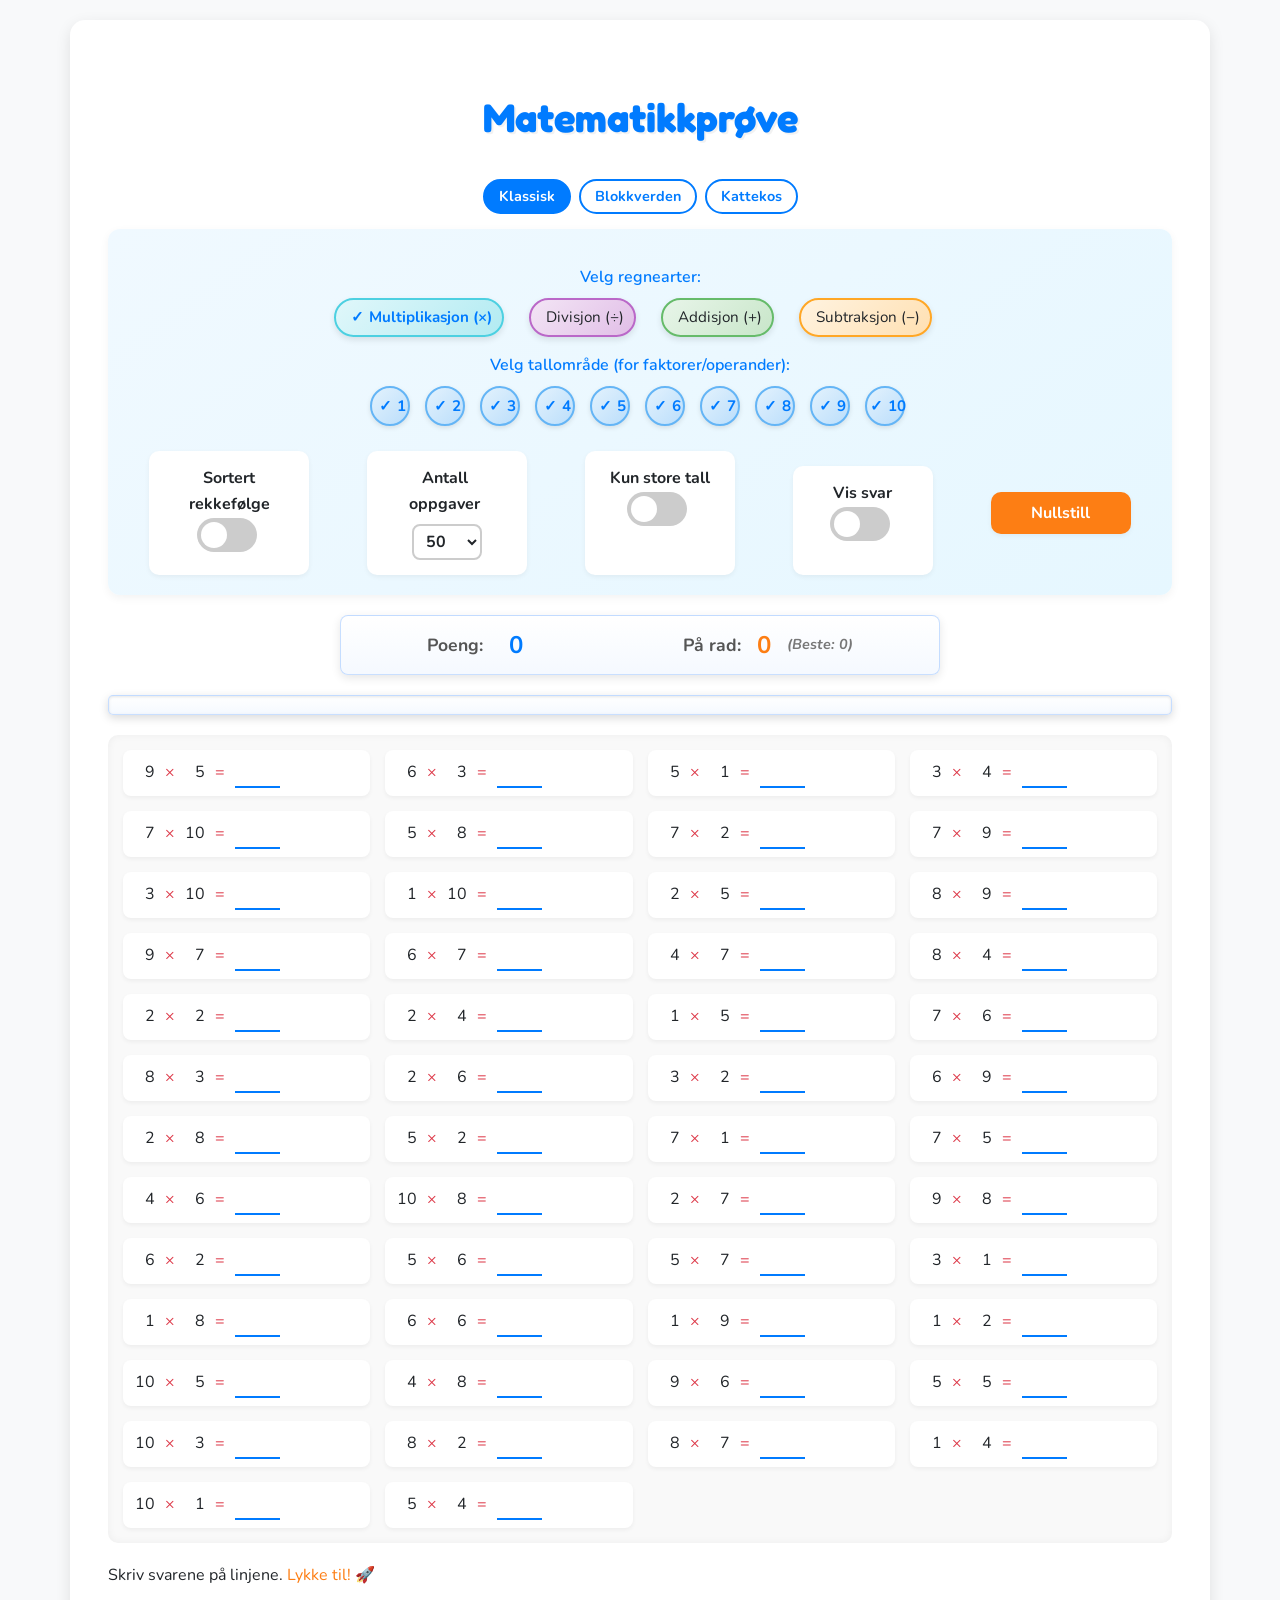
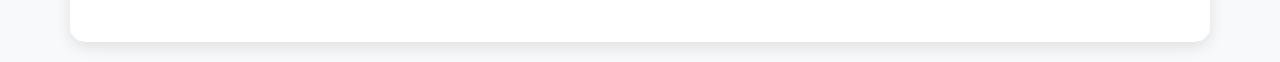
==== commit f5db915b: "Add design switcher with index.html as router index.html now redirects to the design picked last (sa" ====
--- a/index.html
+++ b/index.html
@@ -3,183 +3,13 @@
 <head>
     <meta charset="UTF-8">
     <meta name="viewport" content="width=device-width, initial-scale=1.0">
-    <title>Matematikkprøve</title>
-    <!-- Google Fonts for kid-friendly typography -->
-    <link rel="preconnect" href="https://fonts.googleapis.com">
-    <link rel="preconnect" href="https://fonts.gstatic.com" crossorigin>
-    <link href="https://fonts.googleapis.com/css2?family=Nunito:wght@400;600;700&family=Fredoka+One&display=swap" rel="stylesheet">
-    <link rel="stylesheet" href="css/style.css">
+    <title>Gangetabellen</title>
+    <!-- Entry point: send the visitor to the design they picked last (default: classic). -->
+    <noscript><meta http-equiv="refresh" content="0; url=index-classic.html"></noscript>
+    <script src="js/theme.js"></script>
+    <script>location.replace(getSavedTheme().page);</script>
 </head>
 <body>
-
-    <div class="container">
-
-        <h1>Matematikkprøve</h1>
-        <div class="controls">
-            <div class="operation-selection">
-                <p>Velg regnearter:</p>
-                <div>
-                    <label>
-                        <input type="checkbox" name="operation_type" value="multiply" checked onchange="onConfigChange(this)">
-                        <span>Multiplikasjon (×)</span>
-                    </label>
-                    <label>
-                        <input type="checkbox" name="operation_type" value="divide" onchange="onConfigChange(this)">
-                        <span>Divisjon (÷)</span>
-                    </label>
-                    <label>
-                        <input type="checkbox" name="operation_type" value="add" onchange="onConfigChange(this)">
-                        <span>Addisjon (+)</span>
-                    </label>
-                    <label>
-                        <input type="checkbox" name="operation_type" value="subtract" onchange="onConfigChange(this)">
-                        <span>Subtraksjon (−)</span>
-                    </label>
-                </div>
-            </div>
-            <div class="number-selection">
-                <p>Velg tallområde (for faktorer/operander):</p>
-                <div>
-                    <label>
-                        <input type="checkbox" name="a_number" value="1" checked onchange="onConfigChange(this)">
-                        <span>1</span>
-                    </label>
-                    <label>
-                        <input type="checkbox" name="a_number" value="2" checked onchange="onConfigChange(this)">
-                        <span>2</span>
-                    </label>
-                    <label>
-                        <input type="checkbox" name="a_number" value="3" checked onchange="onConfigChange(this)">
-                        <span>3</span>
-                    </label>
-                    <label>
-                        <input type="checkbox" name="a_number" value="4" checked onchange="onConfigChange(this)">
-                        <span>4</span>
-                    </label>
-                    <label>
-                        <input type="checkbox" name="a_number" value="5" checked onchange="onConfigChange(this)">
-                        <span>5</span>
-                    </label>
-                    <label>
-                        <input type="checkbox" name="a_number" value="6" checked onchange="onConfigChange(this)">
-                        <span>6</span>
-                    </label>
-                    <label>
-                        <input type="checkbox" name="a_number" value="7" checked onchange="onConfigChange(this)">
-                        <span>7</span>
-                    </label>
-                    <label>
-                        <input type="checkbox" name="a_number" value="8" checked onchange="onConfigChange(this)">
-                        <span>8</span>
-                    </label>
-                    <label>
-                        <input type="checkbox" name="a_number" value="9" checked onchange="onConfigChange(this)">
-                        <span>9</span>
-                    </label>
-                    <label>
-                        <input type="checkbox" name="a_number" value="10" checked onchange="onConfigChange(this)">
-                        <span>10</span>
-                    </label>
-                </div>
-            </div>
-            <div class="toggles-container">
-                <div class="toggle-container">
-                    <span class="toggle-label">Sortert rekkefølge</span>
-                    <label class="toggle-switch">
-                        <input type="checkbox" id="order-toggle" onchange="onConfigChange(this)">
-                        <span class="slider"></span>
-                    </label>
-                </div>
-                <div class="toggle-container">
-                    <label class="toggle-label" for="problem-count">Antall oppgaver</label>
-                    <select id="problem-count" class="count-select" onchange="onConfigChange(this)">
-                        <option value="10">10</option>
-                        <option value="25">25</option>
-                        <option value="50" selected>50</option>
-                        <option value="100">100</option>
-                    </select>
-                </div>
-                <div class="toggle-container">
-                    <span class="toggle-label" id="large-numbers-label">Kun store tall</span>
-                    <label class="toggle-switch">
-                        <input type="checkbox" id="large-numbers-toggle" onchange="onConfigChange(this)">
-                        <span class="slider"></span>
-                    </label>
-                </div>
-                <div class="toggle-container show-answers">
-                    <span class="toggle-label" id="show-answers-label">Vis svar</span>
-                    <label class="toggle-switch">
-                        <input type="checkbox" id="show-results" onchange="onConfigChange(this)">
-                        <span class="slider"></span>
-                    </label>
-                </div>
-                <button type="button" id="clear-btn" class="clear-button no-print" onclick="clearTest()">Nullstill</button>
-                <!-- Hidden input for interactive mode, always checked -->
-                <input type="checkbox" id="interactive-mode" checked style="display: none;">
-            </div>
-        </div>
-        <div class="gamification-panel no-print" id="gamification-panel" style="display: none;">
-            <div class="points-container">
-                <span class="points-label">Poeng:</span>
-                <span class="points-value" id="points-display">0</span>
-            </div>
-            <div class="streak-container">
-                <span class="streak-label">På rad:</span>
-                <span class="streak-value" id="streak-display">0</span>
-                <span class="highest-streak">(Beste: <span id="highest-streak">0</span>)</span>
-            </div>
-        </div>
-        <div class="progress-container no-print" id="progress-container">
-            <div class="progress-bar" id="progress-bar"></div>
-        </div>
-        <div class="problems-list" id="problems-list">
-            <!-- Problems will be generated here via JavaScript -->
-        </div>
-        <div class="footer">
-            <p>Skriv svarene på linjene. <span style="color: var(--secondary-color);">Lykke til! 🚀</span></p>
-        </div>
-
-        <!-- Summary Modal -->
-        <div id="summary-modal" class="modal no-print">
-            <div class="modal-content">
-                <span class="close-button" id="summary-close">&times;</span>
-                <h2>Oppsummering</h2>
-                <div class="summary-stats">
-                    <div class="summary-item">
-                        <span class="summary-label">Total poengsum:</span>
-                        <span id="summary-points" class="summary-value">0</span>
-                    </div>
-                    <div class="summary-item">
-                        <span class="summary-label">Tid brukt:</span>
-                        <span id="summary-time" class="summary-value">0 sekunder</span>
-                    </div>
-                    <div class="summary-item">
-                        <span class="summary-label">Riktige svar:</span>
-                        <span id="summary-correct" class="summary-value">0 av 0</span>
-                    </div>
-                    <div class="summary-item">
-                        <span class="summary-label">Høyeste streak:</span>
-                        <span id="summary-streak" class="summary-value">0</span>
-                    </div>
-                </div>
-                <div class="practice-buttons">
-                    <button type="button" id="restart-button" class="restart-button">Prøv igjen</button>
-                    <button type="button" id="practice-button" class="practice-button">Bli enda bedre! 💪</button>
-                </div>
-            </div>
-        </div>
-    </div>
-
-    <script src="js/config.js"></script>
-    <script src="js/clock.js"></script>
-    <script src="js/problems.js"></script>
-    <script src="js/layout.js"></script>
-    <script src="js/render.js"></script>
-    <script src="js/game.js"></script>
-    <script src="js/answers.js"></script>
-    <script src="js/controls.js"></script>
-    <script src="js/summary.js"></script>
-    <script src="js/persistence.js"></script>
-    <script src="js/main.js"></script>
+    <noscript><p><a href="index-classic.html">Åpne Gangetabellen</a></p></noscript>
 </body>
 </html>
